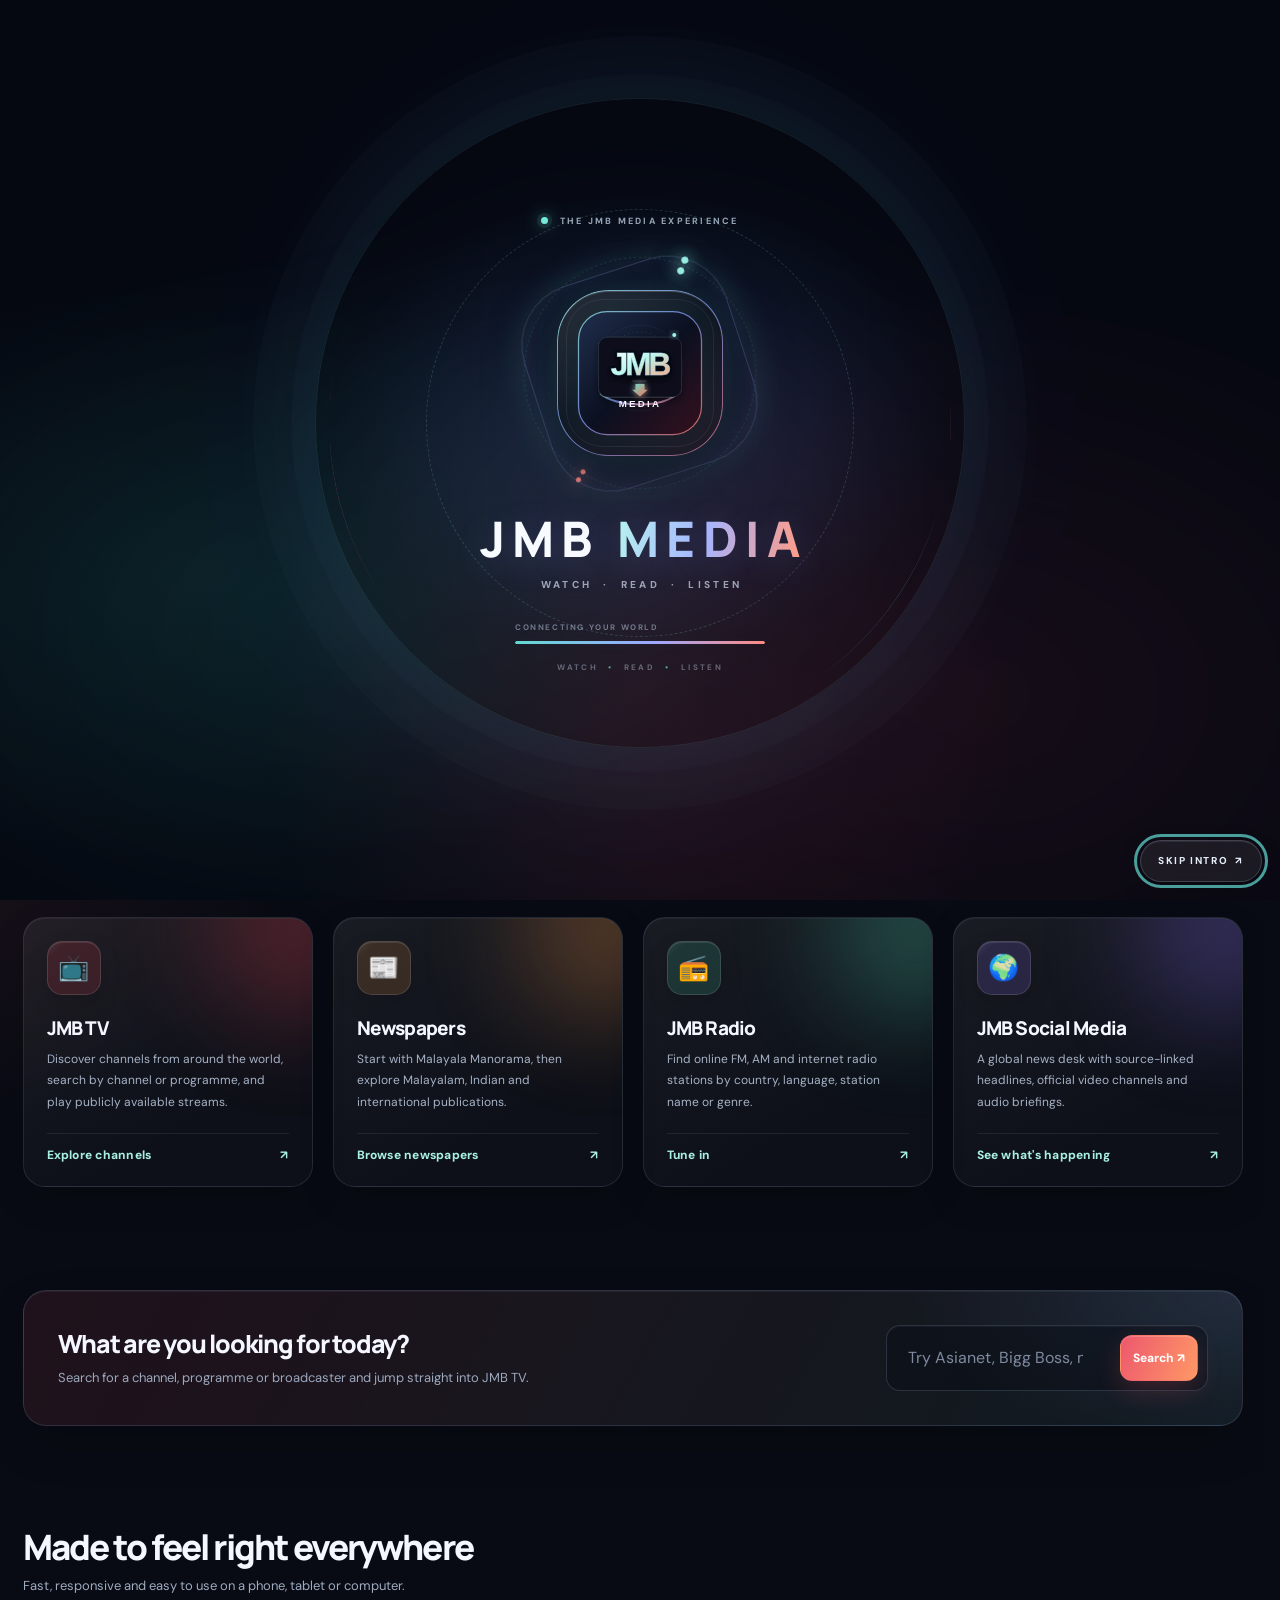
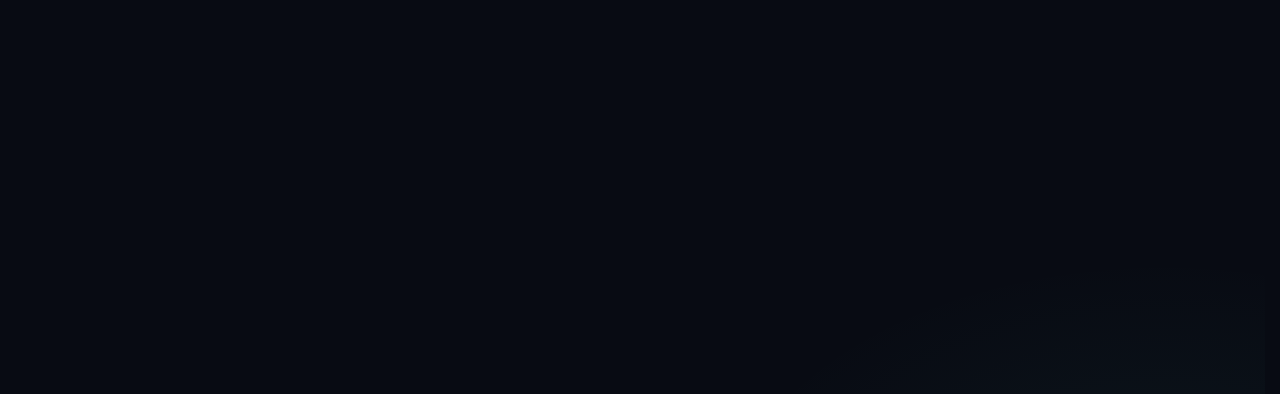
==== index.html @ 9ed510c3 "Fix stylesheet loading for visual finish" ====
<!doctype html>
<html lang="en"><head><meta charset="utf-8"><meta name="viewport" content="width=device-width,initial-scale=1"><title>JMB MEDIA — Your world, one brilliant hub</title><meta name="description" content="Discover JMB TV, Malayalam and world newspapers, global radio and source-linked news in one connected media hub.">
<link rel="canonical" href="https://media.jmbhost.qzz.io/">
<meta property="og:type" content="website">
<meta property="og:site_name" content="JMB MEDIA">
<meta property="og:title" content="JMB MEDIA — One hub for every signal">
<meta property="og:description" content="Explore JMB TV, world newspapers, online radio and news in one beautiful media hub.">
<meta property="og:url" content="https://media.jmbhost.qzz.io/">
<meta property="og:image" content="https://media.jmbhost.qzz.io/favicon/jmb-app-icon.svg">
<meta name="twitter:card" content="summary">
<meta name="twitter:title" content="JMB MEDIA — One hub for every signal">
<meta name="twitter:description" content="Explore JMB TV, world newspapers, online radio and news in one beautiful media hub."><meta name="theme-color" content="#090b12"><link rel="icon" type="image/svg+xml" href="favicon/favicon.svg?v=10"><link rel="stylesheet" href="assets/css/styles.css"><link rel="stylesheet" href="assets/css/theme.css">
<link rel="stylesheet" href="assets/css/experience.css">
<link rel="stylesheet" href="assets/css/premium-layer.css"><link rel="stylesheet" href="assets/css/brand-intro.css?v=2"><link rel="stylesheet" href="assets/css/flow-state.css?v=2"><link rel="stylesheet" href="assets/css/visual-finish.css?v=1">
</head>
<body>
<a class="skip-link" href="#main-content">Skip to content</a>
<header class="site-header"><div class="container header-inner"><a class="brand" href="./"><img class="brand-mark brand-logo" src="favicon/jmb-logo.svg?v=10" alt="JMB logo" width="56" height="56" decoding="async"><span>JMB MEDIA<small>WATCH · READ · LISTEN</small></span></a><nav class="main-nav" aria-label="Primary"><a data-nav="tv" href="tv/">JMB TV</a><a data-nav="newspaper" href="newspaper/">Newspapers</a><a data-nav="radio" href="radio/">Radio</a><a data-nav="social" href="social/">Social Media</a></nav><div class="header-actions"><button class="icon-btn" data-theme-toggle aria-label="Toggle theme">◐</button><button class="menu-toggle" data-menu-toggle aria-label="Open menu" aria-expanded="false">☰</button></div></div><nav class="mobile-nav" data-mobile-nav aria-label="Mobile"><a href="tv/">📺 JMB TV</a><a href="newspaper/">📰 Newspapers</a><a href="radio/">📻 JMB Radio</a><a href="social/">🌍 Social Media</a></nav></header>
<main id="main-content">
<section class="hero"><div class="container hero-layout">
<div class="hero-content">
<span class="eyebrow"><i></i> YOUR WORLD, IN ONE PLACE</span>
<h1>All your media.<br><span class="gradient">One brilliant hub.</span></h1>
<p class="hero-copy">Discover live public TV streams, Malayalam newspapers, global radio and source-linked news in one beautifully connected place. Find what you love, then explore it at the original source.</p>
<div class="hero-actions"><a class="btn" href="#explore">Explore JMB MEDIA <span>↗</span></a><a class="btn secondary" href="social/">Explore the world desk</a></div>
<div class="hero-shortcuts" aria-label="Explore a section"><a href="tv/">📺 JMB TV</a><a href="newspaper/">📰 Newspapers</a><a href="radio/">📻 Radio</a><a href="social/">🌍 World desk</a></div>
<div class="mini-stat-row"><div class="mini-stat"><strong>04</strong><span>media experiences</span></div><div class="mini-stat"><strong>01</strong><span>connected hub</span></div><div class="mini-stat"><strong>∞</strong><span>ways to discover</span></div></div>
</div>
<div class="hero-visual" aria-hidden="true">
<div class="hero-orbit"></div>
<div class="hero-screen">
<div class="hero-screen-top"><span>JMB MEDIA / SIGNAL DESK</span><span class="hero-screen-status"><i></i> READY TO EXPLORE</span></div>
<div class="hero-screen-brand"><span class="hero-screen-monogram">JMB</span><div><strong>MEDIA HUB</strong><small>WATCH · READ · LISTEN</small></div></div>
<div class="hero-screen-grid"><span><b>📺</b><small>WATCH</small></span><span><b>📰</b><small>READ</small></span><span><b>📻</b><small>LISTEN</small></span><span><b>🌍</b><small>DISCOVER</small></span></div>
<div class="hero-wave"><i style="--h:9px;--d:0ms"></i><i style="--h:17px;--d:80ms"></i><i style="--h:25px;--d:160ms"></i><i style="--h:14px;--d:240ms"></i><i style="--h:30px;--d:320ms"></i><i style="--h:19px;--d:400ms"></i><i style="--h:11px;--d:480ms"></i><i style="--h:24px;--d:560ms"></i><i style="--h:15px;--d:640ms"></i><i style="--h:28px;--d:720ms"></i><i style="--h:12px;--d:800ms"></i><i style="--h:20px;--d:880ms"></i><i style="--h:9px;--d:960ms"></i><i style="--h:25px;--d:1040ms"></i><i style="--h:16px;--d:1120ms"></i><i style="--h:29px;--d:1200ms"></i></div>
</div></div></div></section>
<section class="section" id="explore"><div class="container"><div class="section-head"><div><h2>Explore your media</h2><p>Four dedicated spaces. One consistent experience on mobile and desktop.</p></div></div>
<div class="service-grid">
<a class="service-card" href="tv/" style="--glow:#f04452;--tint:rgba(240,68,82,.15)"><span class="service-icon">📺</span><h3>JMB TV</h3><p>Discover channels from around the world, search by channel or programme, and play publicly available streams.</p><span class="card-bottom">Explore channels <b>↗</b></span></a>
<a class="service-card" href="newspaper/" style="--glow:#ff9a45;--tint:rgba(255,154,69,.15)"><span class="service-icon">📰</span><h3>Newspapers</h3><p>Start with Malayala Manorama, then explore Malayalam, Indian and international publications.</p><span class="card-bottom">Browse newspapers <b>↗</b></span></a>
<a class="service-card" href="radio/" style="--glow:#4ed6b0;--tint:rgba(78,214,176,.15)"><span class="service-icon">📻</span><h3>JMB Radio</h3><p>Find online FM, AM and internet radio stations by country, language, station name or genre.</p><span class="card-bottom">Tune in <b>↗</b></span></a>
<a class="service-card" href="social/" style="--glow:#8d72ff;--tint:rgba(141,114,255,.17)"><span class="service-icon">🌍</span><h3>JMB Social Media</h3><p>A global news desk with source-linked headlines, official video channels and audio briefings.</p><span class="card-bottom">See what's happening <b>↗</b></span></a>
</div></div></section>
<section class="section"><div class="container"><div class="feature-band"><div><h3>What are you looking for today?</h3><p>Search for a channel, programme or broadcaster and jump straight into JMB TV.</p></div><form class="quick-search" data-global-search><input type="search" placeholder="Try Asianet, Bigg Boss, news..." aria-label="Search TV channels or programmes"><button class="btn small" type="submit">Search ↗</button></form></div></div></section>
<section class="section"><div class="container"><div class="section-head"><div><h2>Made to feel right everywhere</h2><p>Fast, responsive and easy to use on a phone, tablet or computer.</p></div></div><div class="source-shelf"><div class="source-tile"><b>✦ Mobile-first</b><span>Comfortable controls, readable cards and a layout built for small screens.</span></div><div class="source-tile"><b>⌕ Search & filters</b><span>Each section has its own discovery tools and category filters.</span></div><div class="source-tile"><b>↗ Trusted sources</b><span>Open stories and broadcasts at their original publishers and providers.</span></div><div class="source-tile"><b>◉ Separate spaces</b><span>TV, newspapers, radio and news are kept in independent folders.</span></div></div></div></section>
</main>
<div class="container"><p class="site-disclaimer">JMB MEDIA is a discovery directory, not a broadcaster or publisher. Stream and feed availability, permissions and terms are controlled by each original provider. A publicly reachable listing does not automatically grant redistribution rights; use original sources for complete programmes and articles.</p></div>
<footer class="footer"><div class="container footer-inner"><div class="footer-brand"><img src="favicon/jmb-logo.svg?v=10" alt="" width="40" height="40" loading="lazy" decoding="async"><span>© <span data-year></span> JMB MEDIA · A JMB project</span></div><div class="footer-links"><a href="tv/">TV</a><a href="newspaper/">Newspapers</a><a href="radio/">Radio</a><a href="social/">Social Media</a><a href="https://github.com/JMBYTGAMER/JMB-MEDIA">GitHub</a></div></div></footer>
<script src="assets/js/common.js"></script><script src="assets/js/experience.js"></script><script src="assets/js/mobile-dock.js"></script><script src="assets/js/brand-intro.js?v=2"></script></body></html>
---- assets/css/styles.css ----
@import url('https://fonts.googleapis.com/css2?family=DM+Sans:wght@400;500;600;700;800&family=Manrope:wght@400;500;600;700;800&display=swap');
:root{color-scheme:dark;--bg:#090b12;--panel:#111521;--panel2:#171d2b;--line:rgba(255,255,255,.09);--text:#f5f7fb;--muted:#9aa4b7;--red:#f04452;--orange:#ff9a45;--violet:#8d72ff;--mint:#4ed6b0;--shadow:0 24px 70px rgba(0,0,0,.32);--radius:24px}
*{box-sizing:border-box}html{scroll-behavior:smooth}body{margin:0;background:radial-gradient(900px 500px at 80% -100px,rgba(141,114,255,.15),transparent 70%),radial-gradient(700px 420px at 5% 10%,rgba(240,68,82,.10),transparent 65%),var(--bg);color:var(--text);font-family:"DM Sans",system-ui,sans-serif;min-height:100vh}button,input,select{font:inherit}a{color:inherit;text-decoration:none}button{cursor:pointer}img{max-width:100%}.container{width:min(1160px,calc(100% - 40px));margin-inline:auto}.site-header{position:sticky;top:0;z-index:30;background:rgba(9,11,18,.82);backdrop-filter:blur(20px);border-bottom:1px solid var(--line)}.header-inner{height:76px;display:flex;align-items:center;gap:28px}.brand{display:flex;align-items:center;gap:11px;font-family:Manrope,sans-serif;font-weight:800;letter-spacing:-.8px;font-size:20px;white-space:nowrap}.brand-mark{width:48px;height:42px;display:grid;place-items:center;border-radius:14px;background:linear-gradient(140deg,var(--red),var(--orange));box-shadow:0 9px 24px rgba(240,68,82,.27);font-weight:900;font-size:14px;letter-spacing:-1px;color:white}.brand small{display:block;color:var(--muted);font:600 9px "DM Sans",sans-serif;letter-spacing:2px;margin-top:1px}.main-nav{display:flex;align-items:center;gap:6px;margin-left:auto}.main-nav a{padding:10px 13px;border-radius:12px;color:var(--muted);font-weight:600;font-size:13px;transition:.2s}.main-nav a:hover,.main-nav a.active{color:white;background:rgba(255,255,255,.075)}.header-actions{display:flex;align-items:center;gap:8px}.icon-btn,.menu-toggle{width:42px;height:42px;border-radius:14px;background:var(--panel2);color:var(--text);border:1px solid var(--line);display:grid;place-items:center;font-size:17px}.menu-toggle{display:none}.hero{padding:76px 0 52px;position:relative}.eyebrow{display:inline-flex;align-items:center;gap:9px;border:1px solid rgba(255,255,255,.12);padding:8px 13px;border-radius:999px;background:rgba(255,255,255,.045);color:#d8ddec;font-size:12px;font-weight:700;letter-spacing:.4px}.eyebrow i{width:7px;height:7px;background:var(--mint);border-radius:50%;box-shadow:0 0 14px var(--mint)}h1,h2,h3,p{margin-top:0}h1{font:800 clamp(42px,7vw,76px)/1.02 Manrope,sans-serif;letter-spacing:-3.5px;margin:24px 0 18px;max-width:850px}h1 .gradient{background:linear-gradient(100deg,#fff 10%,#ffb06d 53%,#fa6679 90%);-webkit-background-clip:text;background-clip:text;color:transparent}.hero-copy{max-width:650px;color:var(--muted);font-size:17px;line-height:1.75}.hero-actions{display:flex;flex-wrap:wrap;gap:12px;margin-top:28px}.btn{display:inline-flex;align-items:center;justify-content:center;gap:9px;padding:13px 18px;border:1px solid transparent;border-radius:14px;background:linear-gradient(120deg,var(--red),#f36b50);color:white;font-weight:800;font-size:14px;box-shadow:0 9px 25px rgba(240,68,82,.2);transition:transform .18s,filter .18s}.btn:hover{transform:translateY(-2px);filter:brightness(1.08)}.btn.secondary{background:rgba(255,255,255,.055);border-color:var(--line);box-shadow:none;color:var(--text)}.btn.small{padding:9px 12px;font-size:12px;border-radius:11px}.btn.ghost{background:transparent;border-color:var(--line);box-shadow:none;color:var(--muted)}.section{padding:38px 0 56px}.section-head{display:flex;align-items:end;justify-content:space-between;gap:20px;margin-bottom:22px}.section-head h2{font:800 clamp(24px,4vw,34px)/1.1 Manrope,sans-serif;letter-spacing:-1.1px;margin:0}.section-head p{color:var(--muted);margin:8px 0 0;line-height:1.6;font-size:14px}.section-link{font-size:13px;color:#ffad7a;font-weight:800;white-space:nowrap}.service-grid{display:grid;grid-template-columns:repeat(4,1fr);gap:16px}.service-card{min-height:248px;padding:22px;border:1px solid var(--line);border-radius:22px;background:linear-gradient(145deg,rgba(255,255,255,.07),rgba(255,255,255,.025));position:relative;overflow:hidden;display:flex;flex-direction:column;transition:.22s}.service-card:before{content:"";position:absolute;width:170px;height:170px;border-radius:50%;filter:blur(55px);opacity:.24;right:-70px;top:-70px;background:var(--glow)}.service-card:hover{transform:translateY(-5px);border-color:rgba(255,255,255,.2);box-shadow:var(--shadow)}.service-icon{width:52px;height:52px;border-radius:17px;display:grid;place-items:center;font-size:25px;background:var(--tint);border:1px solid rgba(255,255,255,.1);position:relative}.service-card h3{font:800 19px Manrope,sans-serif;margin:20px 0 8px;position:relative}.service-card p{color:var(--muted);line-height:1.6;font-size:13px;margin:0 0 20px;position:relative}.service-card .card-bottom{margin-top:auto;display:flex;align-items:center;justify-content:space-between;color:#ffb080;font-size:12px;font-weight:800;position:relative}.quick-search{display:flex;gap:10px;padding:9px;border:1px solid var(--line);border-radius:18px;background:rgba(255,255,255,.055);max-width:650px}.quick-search input{flex:1;min-width:0;background:transparent;border:0;outline:0;color:white;padding:0 12px}.quick-search input::placeholder{color:#7f8a9f}.feature-band{border:1px solid var(--line);border-radius:26px;padding:28px;background:linear-gradient(115deg,rgba(240,68,82,.14),rgba(141,114,255,.1) 58%,rgba(78,214,176,.08));display:flex;align-items:center;justify-content:space-between;gap:20px}.feature-band h3{font:800 23px Manrope,sans-serif;margin:0 0 7px}.feature-band p{color:var(--muted);margin:0;line-height:1.6;font-size:13px}.mini-stat-row{display:flex;gap:22px;flex-wrap:wrap;margin-top:24px}.mini-stat strong{display:block;font:800 22px Manrope}.mini-stat span{font-size:11px;color:var(--muted)}.page-hero{padding:44px 0 24px}.page-hero h1{font-size:clamp(36px,5vw,55px);letter-spacing:-2.2px;margin:17px 0 12px}.page-hero .hero-copy{font-size:15px;max-width:760px}.page-kicker{font-size:12px;letter-spacing:1.5px;text-transform:uppercase;color:#ffab7b;font-weight:800}.toolbar{padding:17px;border:1px solid var(--line);background:rgba(17,21,33,.84);border-radius:20px;display:flex;flex-wrap:wrap;gap:10px;margin:22px 0}.field{min-height:45px;border-radius:12px;border:1px solid var(--line);background:#0e121c;color:var(--text);padding:0 13px;outline:none}.field:focus{border-color:rgba(255,154,69,.6);box-shadow:0 0 0 3px rgba(255,154,69,.1)}.search-field{flex:1;min-width:220px}.toolbar select{min-width:142px}.chips{display:flex;flex-wrap:wrap;gap:8px;margin:16px 0}.chip{border:1px solid var(--line);background:rgba(255,255,255,.04);color:var(--muted);padding:8px 12px;border-radius:999px;font-size:12px;font-weight:700}.chip.active,.chip:hover{background:rgba(240,68,82,.16);border-color:rgba(240,68,82,.45);color:#fff}.results-meta{display:flex;justify-content:space-between;align-items:center;color:var(--muted);font-size:12px;margin:18px 0}.card-grid{display:grid;grid-template-columns:repeat(3,minmax(0,1fr));gap:14px}.media-card{border:1px solid var(--line);border-radius:18px;background:linear-gradient(155deg,rgba(255,255,255,.065),rgba(255,255,255,.025));padding:17px;min-width:0;transition:.18s}.media-card:hover{border-color:rgba(255,255,255,.2);transform:translateY(-2px)}.card-top{display:flex;align-items:center;gap:12px;min-width:0}.avatar{width:44px;height:44px;flex:0 0 44px;border-radius:14px;display:grid;place-items:center;background:linear-gradient(135deg,rgba(240,68,82,.3),rgba(141,114,255,.28));font-weight:900;color:#fff}.card-title{font-weight:800;white-space:nowrap;overflow:hidden;text-overflow:ellipsis}.muted{color:var(--muted)}.tiny{font-size:11px}.card-description{font-size:12px;color:var(--muted);line-height:1.6;margin:13px 0}.card-actions{display:flex;gap:8px;flex-wrap:wrap;margin-top:12px}.tag-row{display:flex;gap:6px;flex-wrap:wrap;margin-top:11px}.tag{font-size:10px;color:#c7d0df;background:rgba(255,255,255,.07);padding:5px 8px;border-radius:7px}.empty-state,.loading-state{padding:42px 20px;text-align:center;border:1px dashed rgba(255,255,255,.15);border-radius:18px;color:var(--muted);grid-column:1/-1}.loading-dot{display:inline-block;width:7px;height:7px;background:var(--orange);border-radius:50%;margin:0 2px;animation:pulse 1s infinite alternate}@keyframes pulse{to{opacity:.2;transform:scale(.65)}}.notice{padding:13px 15px;border:1px solid rgba(255,180,100,.19);background:rgba(255,154,69,.07);border-radius:13px;color:#e8c6a6;font-size:12px;line-height:1.6;margin:16px 0}.notice a{text-decoration:underline}.directory-section{padding:18px 0 56px}.program-grid{display:grid;grid-template-columns:repeat(3,1fr);gap:12px}.program-card{border-radius:18px;border:1px solid var(--line);background:linear-gradient(130deg,rgba(141,114,255,.12),rgba(255,255,255,.035));padding:17px}.program-card h3{font-size:15px;margin:0 0 7px}.program-card p{font-size:12px;color:var(--muted);line-height:1.6;margin:0 0 12px}.player-dialog{width:min(920px,calc(100% - 24px));border:1px solid var(--line);border-radius:22px;padding:0;background:#070910;color:white;box-shadow:var(--shadow)}.player-dialog::backdrop{background:rgba(0,0,0,.78);backdrop-filter:blur(7px)}.player-header{display:flex;align-items:center;justify-content:space-between;padding:15px 18px}.player-dialog video{display:block;width:100%;max-height:66vh;background:black}.player-help{padding:12px 18px;color:var(--muted);font-size:12px}.newspaper-feature{border:1px solid rgba(255,154,69,.25);background:linear-gradient(120deg,rgba(240,68,82,.13),rgba(255,255,255,.035));border-radius:18px;padding:18px;margin-bottom:14px}.news-item{padding:13px 0;border-top:1px solid var(--line)}.news-item:first-child{border-top:0}.news-item a:hover{color:#ffba8a}.news-item h4{font-size:14px;line-height:1.45;margin:0 0 6px}.news-item p{font-size:11px;color:var(--muted);line-height:1.5;margin:0}.radio-player{position:sticky;bottom:10px;z-index:20;margin:20px auto 0;width:min(820px,calc(100% - 26px));display:flex;align-items:center;gap:12px;padding:12px 14px;border:1px solid rgba(255,255,255,.14);background:rgba(16,20,31,.92);backdrop-filter:blur(16px);border-radius:17px;box-shadow:var(--shadow)}.radio-player .now-playing{flex:1;min-width:0}.radio-player strong{display:block;white-space:nowrap;overflow:hidden;text-overflow:ellipsis;font-size:13px}.radio-player audio{display:none}.radio-player input[type=range]{width:88px;accent-color:var(--orange)}.play-btn{width:42px;height:42px;border:0;border-radius:13px;background:linear-gradient(140deg,var(--red),var(--orange));color:white;font-size:16px}.source-shelf{display:grid;grid-template-columns:repeat(4,1fr);gap:12px}.source-tile{border:1px solid var(--line);border-radius:16px;padding:16px;background:rgba(255,255,255,.04)}.source-tile b{display:block;font-size:13px;margin-bottom:6px}.source-tile span{display:block;color:var(--muted);font-size:11px;line-height:1.5}.footer{border-top:1px solid var(--line);margin-top:50px;padding:28px 0 38px;color:var(--muted);font-size:12px}.footer-inner{display:flex;justify-content:space-between;gap:20px;flex-wrap:wrap}.footer-links{display:flex;gap:16px;flex-wrap:wrap}.footer a:hover{color:white}.mobile-nav{display:none}.hidden{display:none!important}.pill-live{font-size:10px;font-weight:900;color:#ff9fa4;background:rgba(240,68,82,.15);padding:5px 8px;border-radius:7px}.social-layout{display:grid;grid-template-columns:minmax(0,1.55fr) minmax(260px,.8fr);gap:16px}.story-list{border:1px solid var(--line);border-radius:18px;padding:5px 17px;background:rgba(255,255,255,.025)}.story{padding:16px 0;border-bottom:1px solid var(--line)}.story:last-child{border:0}.story h3{font:700 16px/1.45 Manrope;margin:7px 0}.story p{color:var(--muted);font-size:12px;line-height:1.6;margin:0}.story-meta{font-size:10px;color:#ffb17b;font-weight:800;display:flex;gap:9px}.side-panel{border:1px solid var(--line);border-radius:18px;padding:17px;background:rgba(255,255,255,.035);margin-bottom:13px}.side-panel h3{font:800 16px Manrope;margin:0 0 12px}.side-link{display:flex;align-items:center;justify-content:space-between;gap:8px;padding:11px 0;border-top:1px solid var(--line);font-size:12px}.side-link:first-of-type{border-top:0}.side-link span{color:var(--muted);font-size:10px}.toast{position:fixed;bottom:22px;left:50%;transform:translate(-50%,15px);opacity:0;pointer-events:none;background:#252c3c;color:white;padding:12px 16px;border:1px solid var(--line);border-radius:12px;font-size:12px;z-index:60;transition:.2s}.toast.show{opacity:1;transform:translate(-50%,0)}
@media(max-width:920px){.service-grid{grid-template-columns:repeat(2,1fr)}.main-nav{gap:0}.main-nav a{padding:9px 8px;font-size:12px}.header-inner{gap:14px}.source-shelf{grid-template-columns:repeat(2,1fr)}}
@media(max-width:680px){.container{width:min(100% - 28px,560px)}.header-inner{height:66px}.brand{font-size:17px}.brand-mark{width:44px;height:38px;font-size:13px}.main-nav{display:none}.header-actions{margin-left:auto}.menu-toggle{display:grid}.mobile-nav{position:absolute;top:66px;left:0;right:0;padding:12px 14px 18px;background:rgba(9,11,18,.97);border-bottom:1px solid var(--line);display:none;grid-template-columns:repeat(2,1fr);gap:8px}.mobile-nav.open{display:grid}.mobile-nav a{padding:13px;border-radius:12px;background:rgba(255,255,255,.05);font-weight:700;font-size:13px;color:#e9edf5}.hero{padding:50px 0 30px}h1{letter-spacing:-2.1px}.hero-copy{font-size:14px}.hero-actions .btn{flex:1}.service-grid{gap:10px}.service-card{padding:16px;min-height:225px}.service-icon{width:46px;height:46px}.service-card h3{font-size:16px;margin-top:15px}.service-card p{font-size:12px}.section{padding:27px 0 38px}.section-head{align-items:start}.section-link{font-size:11px}.feature-band{padding:20px;align-items:flex-start;flex-direction:column}.quick-search{width:100%}.page-hero{padding:34px 0 16px}.page-hero h1{letter-spacing:-1.6px}.toolbar{padding:12px}.toolbar .field,.toolbar select{width:100%;min-width:0}.search-field{min-width:0}.card-grid{grid-template-columns:1fr}.program-grid{grid-template-columns:1fr}.source-shelf{grid-template-columns:1fr 1fr}.social-layout{grid-template-columns:1fr}.results-meta{align-items:flex-start;gap:12px;flex-direction:column}.radio-player{gap:8px;padding:10px}.radio-player input[type=range]{width:65px}.footer-inner{flex-direction:column}.header-actions .icon-btn{display:none}}
@media(prefers-reduced-motion:reduce){*,*:before,*:after{scroll-behavior:auto!important;animation-duration:.01ms!important;transition-duration:.01ms!important}}

/* JMB newspaper reader */
.news-card{padding:18px;overflow:hidden;display:flex;flex-direction:column;gap:12px}
.news-card-top{display:flex;align-items:center;gap:13px;min-width:0}
.news-thumb{width:92px;height:76px;object-fit:cover;border-radius:15px;background:var(--panel2);border:1px solid var(--line);flex:none}
.news-card-meta{display:flex;flex-direction:column;gap:5px;min-width:0}
.news-source{font:800 14px Manrope,sans-serif;color:var(--orange)}
.news-headline{font:800 19px/1.35 Manrope,sans-serif;letter-spacing:-.35px;margin:0}
.news-excerpt{font-size:14px;line-height:1.65;color:var(--muted);margin:0;display:-webkit-box;-webkit-line-clamp:4;-webkit-box-orient:vertical;overflow:hidden}
.news-card .card-actions{margin-top:auto;display:flex;flex-wrap:wrap;gap:9px}
.article-reader{position:relative;margin:28px 0;padding:0}.article-reader[hidden]{display:none}
.reader-panel{position:relative;border:1px solid rgba(255,154,69,.3);border-radius:26px;padding:clamp(20px,4vw,38px);background:radial-gradient(600px 240px at 0 0,rgba(240,68,82,.12),transparent 70%),linear-gradient(145deg,#171925,#10131d);box-shadow:var(--shadow)}
.reader-close{position:absolute;right:15px;top:15px;width:42px;height:42px;border-radius:14px;border:1px solid var(--line);background:var(--panel2);color:var(--text);font-size:20px}
.reader-kicker{font-size:11px;letter-spacing:2px;font-weight:800;color:var(--orange);margin-bottom:14px}
.reader-image{width:100%;max-height:320px;object-fit:cover;border-radius:18px;margin:8px 0 20px}
.reader-source{font-size:13px;color:var(--orange);font-weight:800;margin:8px 0}
.reader-panel h2{font:800 clamp(24px,4vw,36px)/1.2 Manrope,sans-serif;letter-spacing:-1px;margin:8px 48px 10px 0}
.reader-date{font-size:12px;color:var(--muted);margin-bottom:20px}
.reader-copy{font-size:16px;line-height:1.85;color:var(--text);white-space:pre-line}
.reader-note{font-size:12px;line-height:1.6;color:var(--muted);padding:13px 15px;border-radius:14px;background:rgba(255,255,255,.045);margin-top:20px}
.reader-actions{display:flex;flex-wrap:wrap;gap:10px;margin-top:20px}
html.light .reader-panel{background:linear-gradient(145deg,#fff,#f4f5fa);border-color:rgba(240,68,82,.22)}
html.light .reader-copy{color:#252a36}
@media(max-width:680px){.news-card{padding:16px}.news-thumb{width:76px;height:68px}.news-headline{font-size:17px}.reader-panel{padding:20px}.reader-actions .btn{flex:1;justify-content:center}}

/* JMB MEDIA — premium shared visual pass */
:root{--bg:#080b13;--panel:#111725;--panel2:#182236;--line:rgba(214,226,248,.11);--text:#f4f7ff;--muted:#9ba8bd;--shadow:0 24px 70px rgba(0,0,0,.34)}
body{background:radial-gradient(900px 520px at 85% -160px,rgba(129,104,255,.2),transparent 68%),radial-gradient(720px 500px at -12% 28%,rgba(240,68,82,.12),transparent 65%),var(--bg)}
.site-header{background:rgba(8,11,19,.88);border-bottom:1px solid var(--line);box-shadow:0 8px 35px rgba(0,0,0,.12)}
.header-inner{gap:clamp(12px,2vw,28px)}
.brand-mark{border-radius:15px;box-shadow:0 10px 28px rgba(240,68,82,.32),inset 0 1px rgba(255,255,255,.3)}
.main-nav a{border:1px solid transparent}
.main-nav a.active{border-color:var(--line);background:rgba(255,255,255,.075)}
.icon-btn,.menu-toggle{border-radius:15px;transition:transform .2s,border-color .2s,background .2s}
.icon-btn:hover,.menu-toggle:hover{transform:translateY(-2px);border-color:rgba(255,154,69,.4)}
.hero{padding-top:clamp(56px,9vw,100px);padding-bottom:clamp(36px,6vw,72px);overflow:hidden}
.hero:before{content:"";position:absolute;pointer-events:none;width:min(55vw,620px);aspect-ratio:1;right:-12%;top:-25%;border-radius:50%;border:1px solid rgba(255,255,255,.07);box-shadow:0 0 0 36px rgba(255,255,255,.018),0 0 0 72px rgba(255,255,255,.012);mask-image:linear-gradient(120deg,#000,transparent 65%)}
.hero .container{position:relative;z-index:1}
.eyebrow{border-radius:12px;background:rgba(255,255,255,.055);backdrop-filter:blur(12px)}
h1{letter-spacing:-.065em}
h1 .gradient{background-image:linear-gradient(100deg,#fff 0%,#ffc18a 42%,#ff637b 88%)}
.hero-copy{max-width:680px;line-height:1.8}
.btn{border-radius:13px;min-height:43px}
.btn:focus-visible,.icon-btn:focus-visible,.menu-toggle:focus-visible,.field:focus-visible,a:focus-visible,button:focus-visible{outline:2px solid #ffad7a;outline-offset:3px}
.btn.secondary{background:rgba(255,255,255,.055)}
.service-grid{gap:clamp(12px,1.8vw,20px)}
.service-card{border-radius:22px;background:linear-gradient(145deg,rgba(255,255,255,.075),rgba(255,255,255,.025));box-shadow:0 12px 40px rgba(0,0,0,.12)}
.service-card:hover{transform:translateY(-6px);border-color:rgba(255,255,255,.22)}
.service-icon{border-radius:16px;box-shadow:inset 0 1px rgba(255,255,255,.14)}
.page-hero{padding-top:clamp(34px,6vw,64px);padding-bottom:28px}
.page-hero h1{letter-spacing:-.065em}
.toolbar{border-radius:20px;background:linear-gradient(135deg,rgba(255,255,255,.055),rgba(255,255,255,.02)),var(--panel);box-shadow:0 15px 50px rgba(0,0,0,.16);padding:clamp(12px,2vw,18px)}
.field{border-radius:13px;min-height:48px}
.field:focus{border-color:rgba(255,154,69,.75)}
.media-card,.story-list,.side-panel,.source-tile{border-radius:19px}
.media-card{box-shadow:0 10px 30px rgba(0,0,0,.1)}
.media-card:hover{box-shadow:0 18px 45px rgba(0,0,0,.2);border-color:rgba(255,255,255,.2)}
.avatar{border-radius:14px}.tag{border-radius:8px}
.notice{border-radius:14px;line-height:1.7}
.empty-state,.loading-state{border-radius:18px;padding:36px 22px}
.footer{border-color:var(--line)}
/* Newspaper reading desk */
.newspaper-feature{position:relative;overflow:hidden;border-radius:24px;padding:clamp(20px,4vw,32px);background:radial-gradient(520px 260px at 0% 0%,rgba(255,154,69,.17),transparent 70%),linear-gradient(135deg,rgba(255,255,255,.06),rgba(255,255,255,.02));border-color:rgba(255,154,69,.26);box-shadow:0 18px 50px rgba(0,0,0,.17)}
.newspaper-feature:after{content:"";position:absolute;right:-45px;top:-80px;width:230px;height:230px;border:1px solid rgba(255,190,140,.13);border-radius:50%;box-shadow:0 0 0 28px rgba(255,190,140,.035),0 0 0 56px rgba(255,190,140,.02);pointer-events:none}
.newspaper-feature>*{position:relative;z-index:1}
.newspaper-feature .card-actions{margin-top:20px}
.news-results-meta{align-items:center;gap:14px}
.news-results-meta>div{display:grid;gap:5px}
.news-health{display:inline-flex;align-items:center;gap:6px;font-size:11px;color:var(--muted)}
.news-health:before{content:"";width:7px;height:7px;border-radius:50%;background:var(--mint);box-shadow:0 0 10px var(--mint)}
.news-card{gap:13px;min-height:280px;background:linear-gradient(160deg,rgba(255,255,255,.065),rgba(255,255,255,.018))}
.news-thumb{width:104px;height:82px;object-fit:cover;border-radius:14px;background:var(--panel2);border:1px solid var(--line);flex:none}
.news-thumb-placeholder{display:grid;place-items:center;font-size:27px}
.news-card-meta{display:flex;flex-direction:column;gap:5px;min-width:0}
.news-date{font-size:10px;color:var(--muted)}
.news-headline{font-size:clamp(16px,1.7vw,19px);line-height:1.35}
.news-excerpt{font-size:13px;line-height:1.7;-webkit-line-clamp:4}
.news-card-footer{display:flex;align-items:center;gap:9px;flex-wrap:wrap;margin-top:auto}
.news-card-footer .btn{flex:0 0 auto}
.news-empty{display:grid;place-items:center;gap:8px}
.empty-icon{font-size:34px}
.news-empty p{max-width:480px;margin:0;color:var(--muted);font-size:13px;line-height:1.6}
#newsRetry{min-width:106px}
.article-reader{scroll-margin-top:90px}
.reader-panel{border-radius:24px;padding:clamp(20px,4vw,42px)}
.reader-toolbar{display:flex;justify-content:space-between;align-items:center;gap:12px;color:var(--muted);font-size:10px;letter-spacing:.15em;font-weight:800;margin:0 52px 14px 0}
.reader-toolbar button{border:1px solid var(--line);border-radius:9px;background:rgba(255,255,255,.05);padding:8px 11px;color:var(--text);font:700 11px inherit;letter-spacing:0}
.reader-image{width:100%;max-height:390px;object-fit:cover;border-radius:17px;margin:8px 0 20px}
.reader-inline-image{max-width:100%;height:auto;max-height:360px;object-fit:contain;border-radius:14px;margin:14px auto;display:block}
.reader-article{font-size:15px;line-height:1.9;color:var(--text);overflow-wrap:anywhere}
.reader-article p{margin:0 0 1.15em}
.reader-article h2,.reader-article h3{margin:1.5em 0 .6em;line-height:1.3}
.reader-article blockquote{margin:1.3em 0;padding:12px 18px;border-left:3px solid var(--orange);background:rgba(255,255,255,.04);border-radius:0 12px 12px 0;color:var(--muted)}
.reader-article a{color:#ffb27f;text-decoration:underline;text-underline-offset:3px}
.reader-note{border:1px solid var(--line);background:rgba(255,255,255,.035);border-radius:13px}
.reader-actions .btn{min-height:44px}
.radio-player{bottom:max(10px,env(safe-area-inset-bottom));border-radius:22px;padding:12px 15px;background:rgba(15,20,32,.95);box-shadow:0 18px 55px rgba(0,0,0,.4);border-color:rgba(255,255,255,.15)}
.radio-player .play-btn{border-radius:14px;width:46px;height:46px;flex:none}
.radio-player .icon-btn{width:44px;height:44px}
.toast{border-radius:13px;box-shadow:0 12px 34px rgba(0,0,0,.28)}
@media(max-width:680px){
 .container{width:min(100% - 26px,560px)}
 .header-inner{gap:10px}
 .brand{gap:9px}
 .brand small{font-size:8px;letter-spacing:1.7px}
 .hero{padding-top:48px}
 h1{letter-spacing:-.07em}
 .toolbar{gap:9px}
 .toolbar .field,.toolbar select{min-height:48px}
 .card-grid{gap:12px}
 .media-card{padding:15px}
 .news-card{min-height:0;padding:14px}
 .news-thumb{width:76px;height:70px;border-radius:12px}
 .news-card-footer{display:grid;grid-template-columns:1fr 1fr;gap:8px}
 .news-card-footer .btn{width:100%;font-size:11px;padding:10px 8px}
 .news-headline{font-size:16px}
 .news-excerpt{font-size:12px;-webkit-line-clamp:4}
 .news-results-meta{align-items:flex-start}
 .news-results-meta>button{white-space:nowrap}
 .reader-panel{padding:18px;border-radius:19px}
 .reader-toolbar{margin-right:44px;flex-wrap:wrap}
 .reader-article{font-size:14px;line-height:1.8}
 .reader-actions{display:grid;grid-template-columns:1fr}
 .radio-player{width:calc(100% - 22px);gap:9px;padding:10px 12px}
 .radio-player .now-playing{min-width:0}
 .radio-player strong{max-width:38vw}
}
@media(prefers-reduced-motion:reduce){.hero:before{display:none}.service-card,.media-card,.icon-btn{transition:none}}

/* Unified JMB graphical identity */
.brand-mark.brand-logo{display:block;width:56px;height:56px;flex:0 0 56px;object-fit:contain;padding:0;border:0;border-radius:0;background:transparent;box-shadow:none;filter:drop-shadow(0 5px 12px rgba(219,16,38,.24))}
.footer-brand{display:flex;align-items:center;gap:10px;min-width:0}
.footer-brand img{display:block;width:40px;height:40px;flex:0 0 40px;object-fit:contain;filter:drop-shadow(0 3px 8px rgba(219,16,38,.22))}
@media(max-width:680px){.brand-mark.brand-logo{width:46px;height:46px;flex-basis:46px}.footer-brand img{width:36px;height:36px;flex-basis:36px}}

.skip-link{position:fixed;left:14px;top:-70px;z-index:1000;padding:12px 16px;border-radius:12px;background:#fff;color:#111827;font-weight:800;box-shadow:0 8px 28px rgba(0,0,0,.3);transition:top .18s ease}
.skip-link:focus{top:14px;outline:3px solid #62e4dc;outline-offset:3px}
:focus-visible{outline:3px solid #67e4d4;outline-offset:3px}
button:focus-visible,a:focus-visible,input:focus-visible,select:focus-visible,textarea:focus-visible{outline:3px solid #67e4d4;outline-offset:3px}
.main-nav a[aria-current="page"]{color:#fff;background:rgba(255,255,255,.09)}
.site-disclaimer{max-width:1160px;margin:0 auto 14px;padding:12px 14px;border:1px solid var(--line);border-radius:12px;color:var(--muted);font-size:11px;line-height:1.65}
@media(prefers-reduced-motion:reduce){html{scroll-behavior:auto!important}*,*::before,*::after{scroll-behavior:auto!important;animation-duration:.01ms!important;animation-iteration-count:1!important;transition-duration:.01ms!important}}
@media(forced-colors:active){:focus-visible{outline:2px solid Highlight}}


/* Keep skip navigation available to keyboards without showing it during normal browsing. */
.skip-link:not(:focus):not(:focus-visible){
  position:fixed!important;top:0!important;left:0!important;
  width:1px!important;height:1px!important;padding:0!important;margin:-1px!important;
  overflow:hidden!important;clip:rect(0,0,0,0)!important;clip-path:inset(50%)!important;
  white-space:nowrap!important;border:0!important;
}
.skip-link:focus,.skip-link:focus-visible{
  position:fixed!important;top:14px!important;left:14px!important;
  width:auto!important;height:auto!important;margin:0!important;padding:12px 16px!important;
  overflow:visible!important;clip:auto!important;clip-path:none!important;
  z-index:1000!important;
}
---- assets/css/theme.css ----
html.light{color-scheme:light}
html.light body{background:radial-gradient(900px 500px at 80% -100px,rgba(141,114,255,.10),transparent 70%),#f3f5fa;color:#171b28}
html.light .site-header{background:rgba(248,249,252,.88);border-color:rgba(20,25,40,.1)}
html.light .main-nav a{color:#616a7b}html.light .main-nav a:hover,html.light .main-nav a.active{color:#161b29;background:rgba(20,25,40,.07)}
html.light .brand small,html.light .muted,html.light .hero-copy,html.light .section-head p{color:#667085}
html.light .service-card,html.light .media-card,html.light .side-panel,html.light .source-tile,html.light .story-list{background:rgba(255,255,255,.76);border-color:rgba(20,25,40,.1)}
html.light .service-card p,html.light .card-description,html.light .story p,html.light .source-tile span{color:#667085}
html.light .toolbar{background:rgba(255,255,255,.8);border-color:rgba(20,25,40,.1)}
html.light .field{background:#fff;color:#171b28;border-color:rgba(20,25,40,.13)}
html.light .field::placeholder{color:#7b8494}
html.light .chip{background:rgba(20,25,40,.035);border-color:rgba(20,25,40,.13);color:#596274}
html.light .chip.active,html.light .chip:hover{color:#171b28}
html.light .mobile-nav{background:rgba(248,249,252,.98);border-color:rgba(20,25,40,.1)}
html.light .mobile-nav a{background:rgba(20,25,40,.05);color:#171b28}
html.light .icon-btn,html.light .menu-toggle{background:#fff;color:#171b28;border-color:rgba(20,25,40,.13)}
html.light .tag{background:rgba(20,25,40,.07);color:#424c60}
html.light .notice{color:#80582d;background:rgba(255,154,69,.10)}
html.light .feature-band{border-color:rgba(20,25,40,.1)}
html.light .radio-player{background:rgba(255,255,255,.94);border-color:rgba(20,25,40,.12);color:#171b28}
html.light .radio-player .muted{color:#697386}
html.light .footer{border-color:rgba(20,25,40,.1)}
html.light .player-dialog{background:#fff;color:#171b28}
html.light .player-help{color:#667085}
html.light .empty-state,html.light .loading-state{border-color:rgba(20,25,40,.18);color:#667085}
html.light .news-item{border-color:rgba(20,25,40,.1)}
html.light .news-item h4{color:#171b28}
html.light .story{border-color:rgba(20,25,40,.1)}
html.light .story h3 a{color:#171b28}
html.light .side-link{border-color:rgba(20,25,40,.1)}

/* Newspaper reader and media cards in light mode */
html.light .newspaper-feature{background:radial-gradient(520px 260px at 0% 0%,rgba(255,154,69,.14),transparent 70%),linear-gradient(135deg,#fff,#f8f6f4);border-color:rgba(166,91,51,.22)}
html.light .news-card{background:linear-gradient(160deg,#fff,#f8f9fc);border-color:rgba(20,25,40,.12)}
html.light .news-headline{color:#20283a}
html.light .news-excerpt,html.light .news-date{color:#667085}
html.light .news-thumb{background:#f2eee9;border-color:rgba(20,25,40,.12)}
html.light .reader-panel{background:linear-gradient(145deg,#fff,#f5f7fb);border-color:rgba(166,91,51,.22);color:#20283a}
html.light .reader-article{color:#263044}
html.light .reader-article blockquote,html.light .reader-note{background:#f3f5f8;color:#68758a;border-color:rgba(20,25,40,.1)}
html.light .reader-article a{color:#a44c2c}
html.light .reader-toolbar button{background:#fff;color:#263044;border-color:rgba(20,25,40,.14)}
html.light .news-health{color:#667085}

html.light .main-nav a[aria-current="page"]{color:#171b28;background:rgba(20,25,40,.09)}html.light .skip-link{background:#171b28;color:#fff}
---- assets/css/experience.css ----
/* JMB MEDIA — experience layer: visual consistency, clarity and touch polish */
:root{
  --surface-glass:rgba(18,24,38,.72);
  --surface-raised:rgba(255,255,255,.055);
  --line-strong:rgba(255,255,255,.15);
  --accent-cyan:#63d9d2;
  --accent-blue:#8294ff;
  --focus-ring:rgba(99,217,210,.68);
}
html{scroll-padding-top:100px;text-rendering:optimizeLegibility}
body{
  background:
    radial-gradient(900px 540px at 78% -150px,rgba(130,148,255,.18),transparent 72%),
    radial-gradient(760px 500px at -10% 28%,rgba(240,68,82,.11),transparent 68%),
    radial-gradient(760px 420px at 90% 85%,rgba(78,214,176,.055),transparent 70%),
    var(--bg);
  -webkit-tap-highlight-color:transparent;
}
::selection{background:rgba(99,217,210,.28);color:#fff}
:where(a,button,input,select,textarea,[tabindex]):focus-visible{
  outline:3px solid var(--focus-ring)!important;
  outline-offset:3px!important;
}
.site-header{
  background:rgba(8,11,19,.86);
  border-bottom-color:rgba(153,177,220,.13);
  box-shadow:0 12px 38px rgba(0,0,0,.14);
  backdrop-filter:blur(22px) saturate(155%);
}
.header-inner{min-height:76px}
.brand{gap:12px}
.brand-logo{
  width:50px;height:50px;object-fit:contain;
  filter:drop-shadow(0 7px 17px rgba(240,68,82,.2));
  transition:transform .25s ease,filter .25s ease;
}
.brand:hover .brand-logo{transform:translateY(-2px) rotate(-2deg);filter:drop-shadow(0 10px 20px rgba(240,68,82,.3))}
.brand small{letter-spacing:2.2px}
.main-nav a{
  position:relative;
  border:1px solid transparent;
  transition:color .2s,background .2s,border-color .2s,transform .2s;
}
.main-nav a:hover,.main-nav a.active,.main-nav a[aria-current="page"]{
  color:#fff;background:rgba(255,255,255,.075);
  border-color:rgba(255,255,255,.08);transform:translateY(-1px);
}
.main-nav a[aria-current="page"]:after{
  content:"";position:absolute;left:50%;bottom:3px;width:15px;height:2px;
  border-radius:2px;background:linear-gradient(90deg,var(--red),var(--orange));
  transform:translateX(-50%);
}
.icon-btn,.menu-toggle{
  transition:transform .18s,border-color .18s,background .18s;
}
.icon-btn:hover,.menu-toggle:hover{transform:translateY(-2px);border-color:rgba(99,217,210,.34);background:rgba(99,217,210,.08)}
.hero{
  isolation:isolate;overflow:hidden;
  padding:clamp(54px,7vw,94px) 0 clamp(40px,5vw,64px);
}
.hero:before{
  content:"";position:absolute;z-index:-1;right:-190px;top:-220px;width:610px;height:610px;
  border:1px solid rgba(130,148,255,.12);border-radius:50%;
  box-shadow:0 0 0 38px rgba(130,148,255,.025),0 0 0 86px rgba(130,148,255,.018);
  pointer-events:none;
}
.hero:after{
  content:"";position:absolute;z-index:-1;right:12%;bottom:-220px;width:370px;height:260px;
  background:rgba(240,68,82,.11);filter:blur(80px);pointer-events:none;
}
.hero-layout{
  display:grid;grid-template-columns:minmax(0,1.08fr) minmax(310px,.92fr);
  align-items:center;gap:clamp(26px,5vw,72px);
}
.hero-content{min-width:0}
.hero h1{max-width:760px;font-size:clamp(46px,6.3vw,76px);letter-spacing:-.055em;line-height:1.01}
.hero h1 .gradient{
  background:linear-gradient(100deg,#fff 0%,#aebaff 35%,#ffad83 72%,#ff6b7f 100%);
  -webkit-background-clip:text;background-clip:text;color:transparent;
}
.eyebrow{
  border-color:rgba(99,217,210,.2);background:rgba(99,217,210,.055);
  color:#d9f6f2;letter-spacing:.09em;text-transform:uppercase;
}
.eyebrow i{background:var(--accent-cyan);box-shadow:0 0 15px var(--accent-cyan)}
.hero-copy{max-width:640px;line-height:1.8}
.hero-actions{gap:13px}
.btn{min-height:47px;border-radius:14px}
.btn:active{transform:translateY(0) scale(.98)}
.btn.secondary{background:rgba(255,255,255,.045);border-color:var(--line-strong)}
.hero-shortcuts{display:flex;flex-wrap:wrap;gap:8px;margin-top:23px}
.hero-shortcuts a{
  display:inline-flex;align-items:center;gap:7px;padding:8px 11px;
  border:1px solid var(--line);border-radius:999px;background:rgba(255,255,255,.035);
  color:#c5d0e2;font-size:11px;font-weight:800;transition:.2s;
}
.hero-shortcuts a:hover{transform:translateY(-2px);border-color:rgba(99,217,210,.35);color:#fff;background:rgba(99,217,210,.08)}
.mini-stat-row{gap:clamp(18px,3vw,30px);margin-top:29px}
.mini-stat{padding-left:13px;border-left:2px solid rgba(240,68,82,.52)}
.mini-stat strong{font-size:24px;letter-spacing:-.04em}
.mini-stat span{font-size:10px;letter-spacing:.035em}
.hero-visual{min-height:330px;display:grid;place-items:center;position:relative;isolation:isolate}
.hero-orbit{
  position:absolute;border:1px solid rgba(99,217,210,.18);border-radius:50%;
  width:min(430px,100%);aspect-ratio:1.5/1;transform:rotate(-22deg);
  box-shadow:0 0 0 24px rgba(99,217,210,.018),0 0 0 55px rgba(130,148,255,.018);
}
.hero-orbit:after{
  content:"";position:absolute;width:9px;height:9px;top:17%;right:18%;border-radius:50%;
  background:var(--accent-cyan);box-shadow:0 0 20px var(--accent-cyan);
}
.hero-screen{
  width:min(390px,92%);position:relative;z-index:1;padding:17px;
  border:1px solid rgba(255,255,255,.16);border-radius:24px;
  background:linear-gradient(145deg,rgba(28,37,58,.96),rgba(13,18,31,.97));
  box-shadow:0 30px 70px rgba(0,0,0,.42),inset 0 1px rgba(255,255,255,.1);
  transform:perspective(900px) rotateY(-7deg) rotateX(2deg);
}
.hero-screen-top{display:flex;align-items:center;justify-content:space-between;gap:10px;padding-bottom:13px;border-bottom:1px solid rgba(255,255,255,.09)}
.hero-screen-top span:first-child{color:#aab8cf;font-size:9px;font-weight:900;letter-spacing:.17em}
.hero-screen-status{display:inline-flex;align-items:center;gap:6px;color:#8de4c6;font-size:9px;font-weight:900;letter-spacing:.1em}
.hero-screen-status i{width:6px;height:6px;background:#4ed6b0;border-radius:50%;box-shadow:0 0 12px #4ed6b0}
.hero-screen-brand{display:flex;align-items:center;gap:13px;padding:21px 2px 17px}
.hero-screen-monogram{
  width:62px;height:62px;border-radius:18px;display:grid;place-items:center;
  background:linear-gradient(145deg,#ec4054,#ff9a45);color:#fff;
  font:900 20px Manrope,sans-serif;letter-spacing:-.07em;
  box-shadow:0 12px 28px rgba(240,68,82,.25);
}
.hero-screen-brand strong{display:block;font:900 26px Manrope,sans-serif;letter-spacing:-.055em}
.hero-screen-brand small{display:block;color:#9eabc0;font-size:9px;font-weight:800;letter-spacing:.19em;margin-top:4px}
.hero-screen-grid{display:grid;grid-template-columns:repeat(4,1fr);gap:8px}
.hero-screen-grid span{
  display:grid;gap:8px;justify-items:center;padding:12px 5px 10px;
  border:1px solid rgba(255,255,255,.09);border-radius:12px;
  background:rgba(255,255,255,.035);color:#dbe5f5;
}
.hero-screen-grid b{font-size:17px}
.hero-screen-grid small{font-size:8px;color:#9eabc0;font-weight:900;letter-spacing:.1em}
.hero-wave{height:38px;display:flex;align-items:center;justify-content:center;gap:4px;margin-top:14px;opacity:.9}
.hero-wave i{display:block;width:3px;border-radius:5px;background:linear-gradient(180deg,#70ded3,#8294ff);height:var(--h);animation:signalWave 1.4s ease-in-out infinite alternate;animation-delay:var(--d)}
@keyframes signalWave{to{transform:scaleY(.42);opacity:.55}}
.section{padding-block:clamp(34px,4.5vw,62px)}
.section-head{margin-bottom:25px}
.section-head h2{letter-spacing:-.045em}
.service-grid{gap:17px}
.service-card{
  min-height:264px;padding:23px;border-radius:23px;
  background:linear-gradient(145deg,rgba(25,32,49,.82),rgba(14,18,29,.82));
  border-color:rgba(173,194,230,.12);
  box-shadow:0 12px 32px rgba(0,0,0,.12),inset 0 1px rgba(255,255,255,.035);
}
.service-card:after{
  content:"";position:absolute;inset:0 0 auto;height:2px;
  background:linear-gradient(90deg,var(--glow),transparent 78%);opacity:.85;
}
.service-card:before{opacity:.3;transition:opacity .25s,transform .35s}
.service-card:hover{
  transform:translateY(-7px);border-color:color-mix(in srgb,var(--glow) 42%,transparent);
  box-shadow:0 22px 48px rgba(0,0,0,.25),0 0 34px color-mix(in srgb,var(--glow) 12%,transparent);
}
.service-card:hover:before{opacity:.48;transform:scale(1.2)}
.service-icon{width:54px;height:54px;border-radius:18px;box-shadow:inset 0 1px rgba(255,255,255,.12)}
.service-card h3{letter-spacing:-.035em}
.service-card .card-bottom{color:#f8b28c}
.feature-band{
  border-color:rgba(173,194,230,.16);background:
   radial-gradient(500px 250px at 95% 0%,rgba(130,148,255,.14),transparent 70%),
   linear-gradient(115deg,rgba(240,68,82,.14),rgba(141,114,255,.09) 58%,rgba(78,214,176,.075));
  box-shadow:0 20px 55px rgba(0,0,0,.12),inset 0 1px rgba(255,255,255,.06);
}
.quick-search{border-color:rgba(255,255,255,.15);background:rgba(7,11,20,.38)}
.quick-search:focus-within{border-color:rgba(99,217,210,.45);box-shadow:0 0 0 4px rgba(99,217,210,.08)}
.toolbar{
  border-color:rgba(173,194,230,.14);background:rgba(15,21,34,.77);
  box-shadow:0 14px 36px rgba(0,0,0,.1),inset 0 1px rgba(255,255,255,.035);
  backdrop-filter:blur(16px);
}
.field{transition:border-color .2s,box-shadow .2s,background .2s}
.field:focus{border-color:rgba(99,217,210,.68);box-shadow:0 0 0 4px rgba(99,217,210,.09)}
.chip{transition:transform .18s,border-color .18s,background .18s,color .18s}
.chip:hover{transform:translateY(-1px)}
.card-grid{gap:16px}
.media-card,.news-card{
  border-color:rgba(173,194,230,.13);
  background:linear-gradient(150deg,rgba(24,31,48,.78),rgba(14,18,29,.88));
  box-shadow:0 12px 28px rgba(0,0,0,.11),inset 0 1px rgba(255,255,255,.035);
}
.media-card:hover,.news-card:hover{
  border-color:rgba(99,217,210,.27);
  box-shadow:0 18px 38px rgba(0,0,0,.2),0 0 28px rgba(99,217,210,.045);
}
.card-actions .btn{min-height:39px}
.notice{border-color:rgba(255,177,120,.2);background:rgba(255,154,69,.065);backdrop-filter:blur(10px)}
.newspaper-feature{
  border-radius:22px;padding:22px;
  background:radial-gradient(480px 220px at 0 0,rgba(255,154,69,.14),transparent 72%),linear-gradient(130deg,rgba(240,68,82,.10),rgba(255,255,255,.035));
  box-shadow:0 16px 38px rgba(0,0,0,.1),inset 0 1px rgba(255,255,255,.05);
}
.page-hero{position:relative;isolation:isolate;padding:clamp(42px,5.5vw,68px) 0 25px}
.page-hero:after{
  content:"";position:absolute;z-index:-1;width:280px;height:180px;right:2%;top:12px;
  border-radius:50%;background:rgba(130,148,255,.09);filter:blur(75px);pointer-events:none;
}
.page-hero h1{letter-spacing:-.055em}
.page-kicker{display:inline-flex;align-items:center;gap:8px;padding:7px 11px;border:1px solid rgba(255,154,69,.2);border-radius:999px;background:rgba(255,154,69,.055)}
.story-list,.side-panel{
  border-color:rgba(173,194,230,.13);
  background:linear-gradient(150deg,rgba(24,31,48,.7),rgba(14,18,29,.82));
  box-shadow:0 12px 30px rgba(0,0,0,.09),inset 0 1px rgba(255,255,255,.035);
}
.story h3{letter-spacing:-.02em}
.side-panel{border-radius:19px}
.radio-player{
  border-color:rgba(99,217,210,.2);
  background:rgba(10,16,28,.94);
  box-shadow:0 18px 48px rgba(0,0,0,.28),0 0 24px rgba(99,217,210,.04);
}
.play-btn{box-shadow:0 8px 20px rgba(240,68,82,.24);transition:transform .18s,filter .18s}
.play-btn:hover{transform:scale(1.05);filter:brightness(1.1)}
.source-shelf{gap:14px}
.source-tile{border-color:rgba(173,194,230,.12);background:rgba(255,255,255,.035);transition:transform .2s,border-color .2s,background .2s}
.source-tile:hover{transform:translateY(-3px);border-color:rgba(99,217,210,.25);background:rgba(99,217,210,.045)}
.footer{border-color:rgba(173,194,230,.13)}
.footer-links a{padding:5px 0;transition:color .18s}
.toast{border-color:rgba(99,217,210,.22);box-shadow:0 15px 40px rgba(0,0,0,.3)}
.jmb-scroll-progress{
  position:fixed;z-index:80;left:0;top:0;width:100%;height:3px;
  transform:scaleX(0);transform-origin:left center;
  background:linear-gradient(90deg,var(--red),var(--orange),var(--accent-cyan));
  box-shadow:0 0 14px rgba(99,217,210,.25);pointer-events:none;
}
.jmb-reveal{opacity:0;transform:translateY(14px);transition:opacity .55s ease,transform .55s cubic-bezier(.2,.7,.2,1)}
.jmb-reveal.is-visible{opacity:1;transform:none}
html.light body{
  background:radial-gradient(900px 540px at 78% -150px,rgba(130,148,255,.12),transparent 72%),radial-gradient(760px 500px at -10% 28%,rgba(240,68,82,.055),transparent 68%),#f3f6fb;
}
html.light .site-header{background:rgba(248,250,255,.88);border-color:rgba(36,56,86,.11);box-shadow:0 10px 30px rgba(36,56,86,.07)}
html.light .main-nav a:hover,html.light .main-nav a.active,html.light .main-nav a[aria-current="page"]{color:#19283d;background:rgba(35,63,100,.07);border-color:rgba(35,63,100,.08)}
html.light .main-nav a[aria-current="page"]:after{background:linear-gradient(90deg,#d84450,#e98b4b)}
html.light .eyebrow{color:#31566a;background:rgba(0,145,150,.055);border-color:rgba(0,145,150,.18)}
html.light .hero h1 .gradient{background:linear-gradient(100deg,#263d62 0%,#526fd0 38%,#b95b54 100%);-webkit-background-clip:text;background-clip:text;color:transparent}
html.light .hero-shortcuts a{color:#475b75;background:rgba(255,255,255,.7);border-color:rgba(44,73,111,.13)}
html.light .hero-shortcuts a:hover{color:#1c344e;background:#edf9f8}
html.light .hero-screen{background:linear-gradient(145deg,#fff,#edf3fb);border-color:rgba(44,73,111,.15);box-shadow:0 28px 60px rgba(48,73,108,.16),inset 0 1px #fff}
html.light .hero-screen-top{border-color:rgba(44,73,111,.12)}
html.light .hero-screen-top span:first-child,html.light .hero-screen-brand small,html.light .hero-screen-grid small{color:#70819a}
html.light .hero-screen-brand strong{color:#20334d}
html.light .hero-screen-grid span{color:#314764;background:rgba(40,70,110,.045);border-color:rgba(44,73,111,.12)}
html.light .service-card,html.light .media-card,html.light .news-card,html.light .story-list,html.light .side-panel{
  background:linear-gradient(150deg,rgba(255,255,255,.98),rgba(245,248,253,.96));
  border-color:rgba(44,73,111,.13);box-shadow:0 12px 28px rgba(40,70,110,.07),inset 0 1px #fff;
}
html.light .service-card:after{opacity:.7}
html.light .service-card .card-bottom{color:#9b573d}
html.light .toolbar{background:rgba(255,255,255,.82);border-color:rgba(44,73,111,.13);box-shadow:0 12px 28px rgba(40,70,110,.06)}
html.light .quick-search{background:rgba(255,255,255,.72);border-color:rgba(44,73,111,.15)}
html.light .quick-search input{color:#17243a}
html.light .feature-band{box-shadow:0 16px 38px rgba(40,70,110,.07)}
html.light .radio-player{background:rgba(255,255,255,.95);border-color:rgba(44,73,111,.16);box-shadow:0 15px 40px rgba(40,70,110,.13)}
html.light .source-tile{background:rgba(255,255,255,.78);border-color:rgba(44,73,111,.12)}
html.light .source-tile:hover{background:#f2fbfa}
html.light .jmb-scroll-progress{box-shadow:0 0 12px rgba(0,145,150,.18)}
@media(max-width:920px){
  .hero-layout{grid-template-columns:minmax(0,1fr) minmax(260px,.8fr);gap:24px}
  .hero-visual{min-height:280px}
  .hero-screen{transform:none}
  .hero-screen-grid{gap:6px}
}
@media(max-width:680px){
  .hero{padding-top:48px}
  .hero-layout{grid-template-columns:1fr;gap:28px}
  .hero h1{font-size:clamp(42px,12vw,60px);letter-spacing:-.06em}
  .hero-visual{min-height:240px;margin:0 -6px}
  .hero-screen{width:min(360px,94%);padding:14px;border-radius:20px}
  .hero-screen-monogram{width:53px;height:53px;border-radius:15px}
  .hero-screen-brand strong{font-size:23px}
  .hero-shortcuts{gap:7px}
  .hero-shortcuts a{font-size:10px;padding:8px 10px}
  .mini-stat-row{gap:15px;margin-top:22px}
  .mini-stat{padding-left:9px}
  .service-card{min-height:230px;padding:17px}
  .source-shelf{gap:9px}
  .source-tile{padding:13px}
}
@media(max-width:380px){
  .hero-screen-grid b{font-size:14px}
  .hero-screen-grid small{font-size:7px}
  .hero-screen{padding:11px}
  .service-card{padding:14px;min-height:220px}
}
@media(prefers-reduced-motion:reduce){
  .hero-wave i{animation:none}
  .jmb-reveal{opacity:1;transform:none;transition:none}
  .service-card,.source-tile,.brand-logo,.btn,.play-btn{transition:none}
}


/* Shared, accessible Back to Top control. */
.jmb-to-top{
  position:fixed;right:18px;bottom:18px;z-index:70;
  width:48px;height:48px;display:grid;place-items:center;
  border:1px solid rgba(158,207,226,.22);border-radius:16px;
  background:linear-gradient(145deg,rgba(22,34,54,.96),rgba(8,14,25,.96));
  color:#fff;font:800 21px/1 Manrope,system-ui,sans-serif;
  box-shadow:0 14px 34px rgba(0,0,0,.3),inset 0 1px rgba(255,255,255,.1);
  backdrop-filter:blur(18px);cursor:pointer;
  opacity:0;visibility:hidden;pointer-events:none;transform:translateY(10px);
  transition:opacity .2s ease,transform .2s ease,visibility .2s,border-color .2s;
}
.jmb-to-top.is-visible{opacity:1;visibility:visible;pointer-events:auto;transform:none}
.jmb-to-top:hover{border-color:rgba(99,217,210,.55);transform:translateY(-2px)}
.jmb-to-top:active{transform:scale(.96)}
html.light .jmb-to-top{
  background:linear-gradient(145deg,rgba(255,255,255,.98),rgba(239,245,252,.98));
  color:#203b59;border-color:rgba(46,82,124,.18);
  box-shadow:0 12px 30px rgba(40,70,110,.17),inset 0 1px #fff;
}
@media(max-width:680px){
  .jmb-to-top{right:14px;bottom:calc(92px + env(safe-area-inset-bottom));width:44px;height:44px;border-radius:14px}
  .has-jmb-radio-player .jmb-to-top{bottom:calc(170px + env(safe-area-inset-bottom))}
}
@media(min-width:681px){
  .has-jmb-radio-player .jmb-to-top{bottom:96px}
}
@media(prefers-reduced-motion:reduce){.jmb-to-top{transition:none!important}}
---- assets/css/premium-layer.css ----
/* JMB MEDIA — PREMIUM EDITION / shared visual finish */
:root{
  --jmb-ice:#9df4e7;
  --jmb-blue:#829cff;
  --jmb-violet:#a58aff;
  --jmb-ink:#080d18;
}
body{background-attachment:fixed}
.site-header:after{
  content:"";position:absolute;left:0;right:0;bottom:-1px;height:1px;
  background:linear-gradient(90deg,transparent,rgba(99,217,210,.22),rgba(240,68,82,.24),transparent);
  pointer-events:none;
}
.header-inner{gap:clamp(12px,2.2vw,28px)}
.brand{font-size:clamp(16px,1.55vw,20px)}
.main-nav{gap:5px}
.main-nav a{padding:10px clamp(9px,1.1vw,14px)}
.hero{padding-top:clamp(55px,8vw,104px);padding-bottom:clamp(45px,6vw,76px)}
.hero-layout{gap:clamp(30px,5vw,82px)}
.hero-content{position:relative;z-index:2}
.hero h1{max-width:780px;text-wrap:balance}
.hero-copy{text-wrap:pretty}
.hero-screen{
  border-color:rgba(173,214,236,.2);
  box-shadow:0 35px 85px rgba(0,0,0,.42),0 0 65px rgba(99,217,210,.07),inset 0 1px rgba(255,255,255,.12);
  animation:jmbScreenFloat 7s ease-in-out infinite;
}
@keyframes jmbScreenFloat{0%,100%{translate:0 0}50%{translate:0 -8px}}
.hero-orbit{animation:jmbOrbit 34s linear infinite}
@keyframes jmbOrbit{to{rotate:360deg}}
.hero-screen-grid span{transition:transform .2s,border-color .2s,background .2s}
.hero-screen-grid span:hover{transform:translateY(-3px);border-color:rgba(99,217,210,.28);background:rgba(99,217,210,.07)}
.hero-wave{filter:drop-shadow(0 0 7px rgba(99,217,210,.15))}
.hero-shortcuts a{min-height:35px}
.mini-stat{min-width:94px}
.section-head h2{font-size:clamp(25px,3.3vw,36px)}
.service-grid{grid-auto-rows:1fr}
.service-card{
  min-height:270px;
  box-shadow:0 16px 38px rgba(0,0,0,.15),inset 0 1px rgba(255,255,255,.045);
}
.service-card h3{font-size:clamp(17px,1.55vw,20px)}
.service-card p{font-size:13px;line-height:1.75}
.service-card .card-bottom{padding-top:12px;border-top:1px solid rgba(255,255,255,.065)}
.service-icon{position:relative;overflow:hidden}
.service-icon:after{
  content:"";position:absolute;inset:-50%;
  background:linear-gradient(120deg,transparent 35%,rgba(255,255,255,.14),transparent 65%);
  transform:translateX(-65%) rotate(18deg);transition:transform .5s;
}
.service-card:hover .service-icon:after{transform:translateX(65%) rotate(18deg)}
.feature-band{padding:clamp(22px,3.4vw,34px);border-radius:28px}
.feature-band h3{letter-spacing:-.04em}
.quick-search input{min-height:38px}
.page-hero{
  isolation:isolate;overflow:hidden;
  min-height:205px;padding-top:clamp(42px,6vw,70px);
}
.page-hero:before{
  content:attr(data-mark);position:absolute;z-index:-1;right:0;top:3px;
  color:rgba(163,190,231,.045);font:900 clamp(68px,13vw,156px)/1 Manrope,sans-serif;
  letter-spacing:-.09em;white-space:nowrap;pointer-events:none;
}
.page-hero:after{
  right:3%;top:14px;width:310px;height:210px;
  background:radial-gradient(ellipse,rgba(130,148,255,.16),rgba(99,217,210,.05) 46%,transparent 72%);
}
.page-hero h1{max-width:850px;text-wrap:balance}
.page-hero .hero-copy{max-width:760px;text-wrap:pretty}
.toolbar{
  position:relative;border-radius:20px;
  box-shadow:0 18px 44px rgba(0,0,0,.14),inset 0 1px rgba(255,255,255,.055);
}
.toolbar:before{
  content:"";position:absolute;left:17px;right:17px;top:0;height:1px;
  background:linear-gradient(90deg,transparent,rgba(99,217,210,.22),transparent);
}
.field{min-height:48px}
.card-grid{grid-auto-rows:1fr}
.media-card,.news-card{border-radius:21px}
.news-card{padding:20px}
.news-headline{letter-spacing:-.035em}
.story-list{padding-inline:clamp(16px,2.5vw,24px)}
.story{transition:padding .2s}
.story:hover{padding-left:5px}
.side-panel{padding:20px}
.radio-player{bottom:max(10px,env(safe-area-inset-bottom));}
.site-disclaimer{
  max-width:1160px;margin:18px auto 0;padding:14px 16px;
  border:1px solid rgba(173,194,230,.1);border-radius:14px;
  background:rgba(255,255,255,.018);font-size:11px;line-height:1.75;
}
.footer{position:relative;padding-top:34px}
.footer:before{
  content:"";position:absolute;top:-1px;left:0;right:0;height:1px;
  background:linear-gradient(90deg,transparent,rgba(99,217,210,.2),rgba(130,148,255,.2),transparent);
}
.footer-brand{display:flex;align-items:center;gap:10px}
.footer-brand img{filter:drop-shadow(0 5px 12px rgba(240,68,82,.18))}
.footer-links a{font-weight:700}
.jmb-mobile-dock{display:none}
html.light .page-hero:before{color:rgba(48,76,118,.055)}
html.light .hero-screen{border-color:rgba(50,82,129,.18);box-shadow:0 26px 65px rgba(48,73,108,.16),0 0 45px rgba(0,145,150,.06),inset 0 1px #fff}
html.light .service-card .card-bottom{border-color:rgba(45,68,104,.1)}
html.light .site-disclaimer{background:rgba(255,255,255,.55);border-color:rgba(44,73,111,.1)}
html.light .hero-wave i{filter:drop-shadow(0 0 4px rgba(0,145,150,.14))}
@media(max-width:920px){
  .hero-layout{gap:24px}
  .hero-visual{min-height:265px}
  .service-card{min-height:255px}
}
@media(max-width:680px){
  .hero{padding-top:45px;padding-bottom:38px}
  .hero h1{max-width:100%}
  .hero-screen{animation:none}
  .hero-orbit{animation:none}
  .page-hero{min-height:0;padding-bottom:25px}
  .page-hero:before{top:20px;right:-12px;font-size:clamp(56px,18vw,88px)}
  .page-hero:after{right:-70px;top:12px;width:220px;height:160px}
  .toolbar{border-radius:17px}
  .service-card{min-height:225px}
  .site-disclaimer{margin-inline:14px}
  body.has-jmb-dock{padding-bottom:calc(82px + env(safe-area-inset-bottom))}
  .jmb-mobile-dock{
    position:fixed;z-index:75;left:10px;right:10px;bottom:calc(8px + env(safe-area-inset-bottom));
    display:grid;grid-template-columns:repeat(5,minmax(0,1fr));gap:4px;
    padding:7px;border:1px solid rgba(172,195,231,.19);border-radius:22px;
    background:rgba(10,15,26,.88);backdrop-filter:blur(24px) saturate(170%);
    box-shadow:0 18px 50px rgba(0,0,0,.36),inset 0 1px rgba(255,255,255,.09);
  }
  .jmb-mobile-dock a{
    min-width:0;min-height:54px;display:flex;flex-direction:column;align-items:center;justify-content:center;gap:3px;
    border:1px solid transparent;border-radius:15px;color:#aebbd0;
    font-size:9px;font-weight:800;letter-spacing:.015em;
    transition:background .18s,color .18s,transform .18s;
    -webkit-tap-highlight-color:transparent;
  }
  .jmb-mobile-dock a:active{transform:scale(.96)}
  .jmb-mobile-dock .dock-icon{font-size:18px;line-height:1.15}
  .jmb-mobile-dock a[aria-current="page"]{
    color:#fff;background:linear-gradient(145deg,rgba(99,217,210,.2),rgba(130,148,255,.15));
    border-color:rgba(99,217,210,.21);box-shadow:inset 0 1px rgba(255,255,255,.08);
  }
  html.light .jmb-mobile-dock{
    background:rgba(249,252,255,.92);border-color:rgba(44,73,111,.16);
    box-shadow:0 15px 40px rgba(40,70,110,.17),inset 0 1px #fff;
  }
  html.light .jmb-mobile-dock a{color:#63748d}
  html.light .jmb-mobile-dock a[aria-current="page"]{color:#203b59;background:linear-gradient(145deg,rgba(0,145,150,.12),rgba(85,108,220,.1));border-color:rgba(0,145,150,.18)}
  .radio-player{bottom:calc(87px + env(safe-area-inset-bottom));}
  .footer{padding-bottom:30px}
}
@media(max-width:380px){
  .jmb-mobile-dock{left:6px;right:6px;gap:2px;padding:6px}
  .jmb-mobile-dock a{font-size:8px;min-height:51px}
}
@media(prefers-reduced-motion:reduce){
  .hero-screen,.hero-orbit{animation:none!important}
  .hero-screen-grid span,.service-card,.service-icon:after,.story,.jmb-mobile-dock a{transition:none!important}
}
---- assets/css/brand-intro.css ----
/* JMB MEDIA — cinematic signature intro */
body.jmb-intro-lock{overflow:hidden!important;overscroll-behavior:none}

.jmb-brand-intro{
  position:fixed;inset:0;z-index:99999;display:grid;place-items:center;
  min-height:100vh;min-height:100svh;overflow:hidden;isolation:isolate;
  padding:clamp(22px,5vw,42px);
  color:#f7fbff;background:
    radial-gradient(ellipse at 50% 47%,rgba(76,112,190,.18),transparent 34%),
    radial-gradient(ellipse at 50% 78%,rgba(189,58,92,.13),transparent 42%),
    radial-gradient(ellipse at 16% 64%,rgba(62,201,195,.08),transparent 36%),
    #050811;
  opacity:1;visibility:visible;contain:layout paint style;
}
.jmb-brand-intro *{box-sizing:border-box}
.jmb-intro-ambient,.jmb-intro-particles{position:absolute;inset:0;pointer-events:none;overflow:hidden}
.jmb-intro-nebula{
  position:absolute;inset:-30%;opacity:.68;
  background:
    radial-gradient(ellipse at 50% 48%,rgba(76,106,190,.18),transparent 26%),
    radial-gradient(ellipse at 35% 62%,rgba(48,195,188,.12),transparent 30%),
    radial-gradient(ellipse at 66% 67%,rgba(230,79,109,.12),transparent 31%);
  filter:blur(28px);animation:jmbIntroNebula 7s ease-in-out infinite alternate;
}
.jmb-intro-grid{
  position:absolute;inset:0;opacity:.18;
  background-image:linear-gradient(rgba(165,190,232,.055) 1px,transparent 1px),linear-gradient(90deg,rgba(165,190,232,.055) 1px,transparent 1px);
  background-size:54px 54px;
  mask-image:radial-gradient(ellipse at center,#000 5%,transparent 75%);
}
.jmb-intro-portal{
  position:absolute;left:50%;top:47%;width:min(88vw,650px);aspect-ratio:1;
  border:1px solid rgba(154,228,231,.12);border-radius:50%;
  transform:translate(-50%,-50%) scale(.74);opacity:0;
  box-shadow:0 0 0 24px rgba(130,148,255,.025),0 0 0 62px rgba(130,148,255,.022),0 0 0 112px rgba(130,148,255,.014),0 0 100px rgba(82,205,210,.08);
  animation:jmbIntroPortal 1.6s cubic-bezier(.16,1,.3,1) .08s forwards;
}
.jmb-intro-portal:before,.jmb-intro-portal:after{
  content:"";position:absolute;inset:8%;border:1px solid rgba(151,168,255,.13);border-radius:50%;
}
.jmb-intro-portal:before{inset:17%;border-style:dashed;border-color:rgba(157,244,231,.2);animation:jmbIntroSpin 38s linear infinite}
.jmb-intro-portal:after{
  inset:2%;border-color:transparent;
  background:conic-gradient(from 25deg,transparent 0 22%,rgba(99,217,210,.4) 27%,transparent 34% 57%,rgba(255,111,128,.32) 64%,transparent 72% 100%);
  -webkit-mask:radial-gradient(farthest-side,transparent calc(100% - 1px),#000 calc(100% - .2px));
  mask:radial-gradient(farthest-side,transparent calc(100% - 1px),#000 calc(100% - .2px));
  animation:jmbIntroSpin 12s linear infinite;
}
.jmb-intro-beam{
  position:absolute;left:50%;top:47%;width:150vw;height:2px;
  background:linear-gradient(90deg,transparent,rgba(99,217,210,.05),rgba(157,244,231,.62),rgba(130,148,255,.18),transparent);
  box-shadow:0 0 25px rgba(99,217,210,.24);opacity:0;
  transform:translate(-50%,-50%) rotate(-28deg) scaleX(.1);
  transform-origin:center;animation:jmbIntroBeam 1.2s ease-out .35s forwards;
}
.jmb-intro-particles span{
  position:absolute;left:var(--x);top:var(--y);width:var(--size);height:var(--size);
  border-radius:50%;background:rgba(190,248,244,.86);
  box-shadow:0 0 12px rgba(99,217,210,.7);
  opacity:0;animation:jmbIntroParticle var(--duration) ease-in-out var(--delay) infinite;
}
.jmb-intro-core{
  position:relative;z-index:2;display:flex;flex-direction:column;align-items:center;
  width:min(94vw,560px);text-align:center;padding:6px 0 18px;
}
.jmb-intro-topline{
  display:flex;align-items:center;justify-content:center;gap:10px;
  color:rgba(202,220,241,.72);font:800 9px/1.4 "DM Sans",system-ui,sans-serif;
  letter-spacing:.25em;text-indent:.12em;
  opacity:0;transform:translateY(12px);
  animation:jmbIntroTopline .65s ease .45s forwards;
}
.jmb-intro-live-dot{
  width:7px;height:7px;flex:none;border-radius:50%;background:#75ead8;
  box-shadow:0 0 0 4px rgba(117,234,216,.1),0 0 17px rgba(117,234,216,.9);
  animation:jmbIntroLive 1.8s ease-in-out infinite;
}
.jmb-intro-logo-stage{
  position:relative;display:grid;place-items:center;
  width:clamp(170px,43vw,232px);aspect-ratio:1;margin:clamp(16px,4vh,30px) 0 4px;
  isolation:isolate;
}
.jmb-intro-logo-halo{
  position:absolute;inset:14%;border-radius:50%;
  background:radial-gradient(circle,rgba(99,217,210,.24),rgba(130,148,255,.09) 44%,transparent 72%);
  filter:blur(12px);opacity:0;transform:scale(.5);
  animation:jmbIntroHalo .9s ease-out .3s forwards,jmbIntroHaloPulse 3s ease-in-out 1.4s infinite;
}
.jmb-intro-logo-orbit{
  position:absolute;inset:4%;border:1px solid rgba(151,172,235,.25);border-radius:29%;
  transform:rotate(-32deg) scale(.7);opacity:0;
  box-shadow:0 0 32px rgba(99,217,210,.08),inset 0 0 26px rgba(130,148,255,.055);
  animation:jmbIntroOrbitIn 1s cubic-bezier(.16,1,.3,1) .18s forwards;
}
.jmb-intro-logo-orbit:before,.jmb-intro-logo-orbit:after{
  content:"";position:absolute;width:7px;height:7px;border-radius:50%;
  background:#9df4e7;box-shadow:0 0 15px #9df4e7,0 0 28px rgba(99,217,210,.5);
}
.jmb-intro-logo-orbit:before{top:8%;right:15%}
.jmb-intro-logo-orbit:after{bottom:13%;left:9%;width:5px;height:5px;background:#ff8a83;box-shadow:0 0 15px #ff8a83}
.jmb-intro-logo-orbit.orbit-two{
  inset:0;border-radius:50%;border-style:dashed;border-color:rgba(99,217,210,.17);
  transform:rotate(20deg) scale(.84);animation:jmbIntroOrbitIn 1.1s ease .3s forwards,jmbIntroSpin 27s linear 1.5s infinite;
}
.jmb-intro-logo-frame{
  position:relative;z-index:2;display:grid;place-items:center;
  width:clamp(126px,31vw,166px);aspect-ratio:1;border-radius:31%;
  border:1px solid rgba(203,229,255,.2);
  background:linear-gradient(145deg,rgba(255,255,255,.13),rgba(255,255,255,.025) 46%,rgba(255,105,121,.1)),rgba(7,12,24,.82);
  box-shadow:0 25px 65px rgba(0,0,0,.5),0 0 42px rgba(99,217,210,.13),inset 0 1px rgba(255,255,255,.19);
  backdrop-filter:blur(16px);
  opacity:0;transform:translateY(28px) scale(.58) rotate(-13deg);
  animation:jmbIntroLogo .95s cubic-bezier(.16,1,.3,1) .36s forwards;
}
.jmb-intro-logo-frame:before{
  content:"";position:absolute;inset:-1px;border-radius:inherit;padding:1px;
  background:linear-gradient(135deg,rgba(157,244,231,.8),rgba(130,148,255,.75) 50%,rgba(255,111,128,.72));
  -webkit-mask:linear-gradient(#000 0 0) content-box,linear-gradient(#000 0 0);
  -webkit-mask-composite:xor;mask-composite:exclude;pointer-events:none;
}
.jmb-intro-logo-frame:after{
  content:"";position:absolute;inset:8px;border:1px solid rgba(255,255,255,.07);border-radius:25%;pointer-events:none;
}
.jmb-intro-logo{
  display:block;width:78%;height:auto;object-fit:contain;
  filter:drop-shadow(0 10px 23px rgba(0,0,0,.42)) drop-shadow(0 0 23px rgba(99,217,210,.18));
}
.jmb-intro-spark{
  position:absolute;z-index:3;width:5px;height:5px;border-radius:50%;
  background:#c4fff4;box-shadow:0 0 10px 3px rgba(99,217,210,.56);
  opacity:0;animation:jmbIntroSpark 1.2s ease-in-out 1.15s infinite;
}
.jmb-intro-spark.spark-a{top:12%;right:12%}
.jmb-intro-spark.spark-b{bottom:15%;left:11%;width:4px;height:4px;animation-delay:1.65s;background:#ff9b91;box-shadow:0 0 10px 3px rgba(255,125,140,.45)}
.jmb-intro-title{
  margin:clamp(10px,2.5vh,20px) 0 0;
  color:#f7fbff;font:900 clamp(29px,7.6vw,49px)/1.05 Manrope,system-ui,sans-serif;
  letter-spacing:.15em;text-indent:.15em;
  text-shadow:0 6px 35px rgba(130,148,255,.22);
  opacity:0;transform:translateY(23px);filter:blur(8px);
  animation:jmbIntroTitle .8s cubic-bezier(.2,.8,.2,1) 1.02s forwards;
}
.jmb-intro-title span{
  background:linear-gradient(100deg,#baf8ef 0%,#a9b7ff 46%,#ff9e89 92%);
  -webkit-background-clip:text;background-clip:text;color:transparent;
}
.jmb-intro-subtitle{
  margin:12px 0 0;color:rgba(215,227,244,.68);
  font:800 10px/1.5 "DM Sans",system-ui,sans-serif;
  letter-spacing:.34em;text-indent:.34em;
  opacity:0;transform:translateY(12px);animation:jmbIntroSubtitle .65s ease 1.36s forwards;
}
.jmb-intro-progress-wrap{width:min(250px,62vw);margin-top:clamp(22px,4vh,30px);text-align:left;opacity:0;animation:jmbIntroFade .55s ease 1.6s forwards}
.jmb-intro-progress-caption{
  display:block;margin:0 0 9px;color:rgba(184,201,224,.52);
  font:800 8px/1.3 "DM Sans",system-ui,sans-serif;letter-spacing:.2em;
}
.jmb-intro-progress{
  position:relative;width:100%;height:3px;overflow:hidden;border-radius:9px;
  background:rgba(229,239,255,.11);box-shadow:0 0 16px rgba(99,217,210,.07);
}
.jmb-intro-progress:before{
  content:"";position:absolute;inset:0 auto 0 0;width:100%;border-radius:inherit;
  background:linear-gradient(90deg,#63d9d2,#9ca8ff 55%,#ff8a82);
  transform:scaleX(0);transform-origin:left;
  box-shadow:0 0 15px rgba(99,217,210,.58);
  animation:jmbIntroProgress 2.25s cubic-bezier(.32,.75,.25,1) 1.55s forwards;
}
.jmb-intro-footer{
  display:flex;align-items:center;gap:10px;margin-top:18px;
  color:rgba(189,204,226,.43);font:800 8px/1.4 "DM Sans",system-ui,sans-serif;
  letter-spacing:.29em;text-indent:.04em;opacity:0;animation:jmbIntroFade .55s ease 1.8s forwards;
}
.jmb-intro-footer i{font-style:normal;color:rgba(99,217,210,.75)}
.jmb-intro-skip{
  position:absolute;right:max(18px,env(safe-area-inset-right));bottom:max(18px,env(safe-area-inset-bottom));
  z-index:5;min-height:42px;padding:10px 17px;
  border:1px solid rgba(206,222,246,.2);border-radius:999px;
  background:rgba(255,255,255,.065);color:#e4ecf8;
  font:800 10px/1 "DM Sans",system-ui,sans-serif;letter-spacing:.16em;
  cursor:pointer;backdrop-filter:blur(16px);
  box-shadow:0 8px 25px rgba(0,0,0,.2),inset 0 1px rgba(255,255,255,.08);
  opacity:0;transform:translateY(8px);
  animation:jmbIntroFadeUp .55s ease 1.55s forwards;
  transition:background .2s,border-color .2s,transform .2s;
}
.jmb-intro-skip:hover{background:rgba(255,255,255,.13);border-color:rgba(157,244,231,.45);transform:translateY(-2px)}
.jmb-intro-skip:focus-visible{outline:3px solid #9df4e7;outline-offset:4px}
.jmb-brand-intro.is-leaving{pointer-events:none;animation:jmbIntroExit .64s cubic-bezier(.6,0,.2,1) forwards}

@keyframes jmbIntroPortal{0%{opacity:0;transform:translate(-50%,-50%) scale(.62) rotate(-16deg);filter:blur(9px)}70%{opacity:1;transform:translate(-50%,-50%) scale(1.025) rotate(2deg);filter:blur(0)}100%{opacity:.9;transform:translate(-50%,-50%) scale(1) rotate(0)}}
@keyframes jmbIntroSpin{to{rotate:360deg}}
@keyframes jmbIntroBeam{0%{opacity:0;transform:translate(-50%,-50%) rotate(-28deg) scaleX(.08)}25%{opacity:1}100%{opacity:0;transform:translate(-50%,-50%) rotate(-28deg) scaleX(1.15)}}
@keyframes jmbIntroNebula{from{transform:translate3d(-1%,1%,0) scale(.96)}to{transform:translate3d(2%,-1%,0) scale(1.04)}}
@keyframes jmbIntroParticle{0%,100%{opacity:0;transform:translate3d(0,12px,0) scale(.6)}35%,65%{opacity:var(--opacity,.7);transform:translate3d(var(--drift,8px),-18px,0) scale(1)}}
@keyframes jmbIntroTopline{to{opacity:1;transform:none}}
@keyframes jmbIntroLive{0%,100%{opacity:1;box-shadow:0 0 0 4px rgba(117,234,216,.1),0 0 17px rgba(117,234,216,.9)}50%{opacity:.65;box-shadow:0 0 0 7px rgba(117,234,216,.04),0 0 8px rgba(117,234,216,.5)}}
@keyframes jmbIntroHalo{to{opacity:1;transform:scale(1)}}
@keyframes jmbIntroHaloPulse{0%,100%{filter:blur(12px);opacity:.8}50%{filter:blur(18px);opacity:1}}
@keyframes jmbIntroOrbitIn{to{opacity:1;transform:rotate(-18deg) scale(1)}}
@keyframes jmbIntroLogo{0%{opacity:0;transform:translateY(30px) scale(.58) rotate(-13deg);filter:blur(10px)}65%{opacity:1;transform:translateY(-5px) scale(1.07) rotate(2deg);filter:blur(0)}100%{opacity:1;transform:translateY(0) scale(1) rotate(0)}}
@keyframes jmbIntroSpark{0%,100%{opacity:0;transform:scale(.5)}45%{opacity:1;transform:scale(1.3)}}
@keyframes jmbIntroTitle{to{opacity:1;transform:translateY(0);filter:blur(0)}}
@keyframes jmbIntroSubtitle{to{opacity:1;transform:translateY(0)}}
@keyframes jmbIntroFade{to{opacity:1}}
@keyframes jmbIntroFadeUp{to{opacity:1;transform:translateY(0)}}
@keyframes jmbIntroProgress{to{transform:scaleX(1)}}
@keyframes jmbIntroExit{to{opacity:0;visibility:hidden;transform:scale(1.035);filter:blur(12px)}}

@media(max-width:480px){
  .jmb-brand-intro{padding:18px 16px}
  .jmb-intro-topline{font-size:8px;letter-spacing:.18em}
  .jmb-intro-logo-stage{width:clamp(154px,43vw,190px);margin-top:clamp(12px,3vh,23px)}
  .jmb-intro-title{letter-spacing:.11em;text-indent:.11em}
  .jmb-intro-subtitle{font-size:9px;letter-spacing:.25em;text-indent:.25em}
  .jmb-intro-skip{right:max(14px,env(safe-area-inset-right));bottom:max(14px,env(safe-area-inset-bottom));min-height:40px;padding:10px 14px}
}
@media(max-height:700px){
  .jmb-intro-logo-stage{width:clamp(132px,31vh,174px);margin:12px 0 0}
  .jmb-intro-title{margin-top:8px;font-size:clamp(27px,6vw,42px)}
  .jmb-intro-progress-wrap{margin-top:15px}
  .jmb-intro-footer{margin-top:10px}
  .jmb-intro-topline{font-size:8px}
}
@media(prefers-reduced-motion:reduce){
  .jmb-brand-intro,.jmb-brand-intro *,.jmb-brand-intro:before,.jmb-brand-intro:after{
    animation:none!important;transition:none!important;filter:none!important;
  }
  .jmb-intro-portal{opacity:.65;transform:translate(-50%,-50%) scale(1)}
  .jmb-intro-topline,.jmb-intro-logo-halo,.jmb-intro-logo-orbit,.jmb-intro-logo-frame,
  .jmb-intro-title,.jmb-intro-subtitle,.jmb-intro-progress-wrap,.jmb-intro-footer,.jmb-intro-skip{
    opacity:1!important;transform:none!important;visibility:visible!important;
  }
  .jmb-intro-progress:before{transform:scaleX(1)}
}
---- assets/css/flow-state.css ----
/* JMB MEDIA — FLOW STATE / shared design + performance polish */
:root{
  --jmb-radius-sm:12px;
  --jmb-radius-md:18px;
  --jmb-radius-lg:24px;
  --jmb-ease:cubic-bezier(.2,.75,.25,1);
  --jmb-focus:rgba(99,217,210,.72);
  scroll-behavior:smooth;
  scroll-padding-top:96px;
}
html{scrollbar-gutter:stable}
body{
  background-attachment:scroll!important;
  -webkit-font-smoothing:antialiased;
  text-rendering:optimizeLegibility;
}
::selection{background:rgba(99,217,210,.25);color:inherit}
button,input,select,textarea{font-family:inherit}
button,a{-webkit-tap-highlight-color:transparent}
img{height:auto}
:where(a,button,input,select,textarea,[tabindex]):focus-visible{
  outline:3px solid var(--jmb-focus)!important;
  outline-offset:3px!important;
}
.skip-link:focus-visible{z-index:10001}

/* Header — a crisp edge and stable height while scrolling */
.site-header{
  border-bottom:1px solid rgba(153,177,220,.14)!important;
  background:rgba(8,11,19,.92)!important;
  box-shadow:0 8px 28px rgba(0,0,0,.12)!important;
  backdrop-filter:blur(14px) saturate(135%)!important;
  -webkit-backdrop-filter:blur(14px) saturate(135%)!important;
}
.header-inner{min-height:70px}
.brand,.brand-logo,.main-nav a,.icon-btn,.menu-toggle,.mobile-nav a{
  -webkit-tap-highlight-color:transparent;
}
.brand-logo{transition:transform .22s var(--jmb-ease),filter .22s var(--jmb-ease)!important}
.main-nav a{
  border-radius:12px!important;
  transition:background .18s ease,color .18s ease,border-color .18s ease!important;
}
.icon-btn,.menu-toggle{
  border-radius:13px!important;
  transition:background .18s ease,border-color .18s ease,transform .18s ease!important;
}
.mobile-nav{
  border-bottom:1px solid rgba(153,177,220,.14)!important;
  box-shadow:0 18px 35px rgba(0,0,0,.18);
}
.mobile-nav a{transition:background .16s ease,transform .16s ease!important}

/* Consistent page rhythm */
main.container{padding-bottom:12px}
.page-hero{
  min-height:0!important;
  padding-top:clamp(32px,5vw,58px)!important;
  padding-bottom:clamp(22px,3vw,34px)!important;
}
.page-hero h1{
  max-width:900px;
  font-size:clamp(34px,6vw,62px)!important;
  line-height:1.04!important;
  letter-spacing:-.058em!important;
  text-wrap:balance;
}
.page-hero .hero-copy{max-width:720px;line-height:1.78}
.page-kicker{letter-spacing:.17em}
.section-head{gap:14px}
.section-head h2,.page-hero h1,.hero h1,.feature-band h3{
  text-wrap:balance;
}
.section-head p,.hero-copy,.service-card p,.source-tile span{
  text-wrap:pretty;
}
.section{padding-block:clamp(28px,4vw,52px)!important}

/* Cards: fast, restrained motion rather than constant visual noise */
.service-grid{gap:clamp(12px,1.8vw,20px)!important}
.service-card{
  border-radius:22px!important;
  transition:transform .2s var(--jmb-ease),border-color .2s ease,box-shadow .2s ease,background .2s ease!important;
  transform:translateZ(0);
}
.service-card:before{transition:opacity .2s ease,transform .25s var(--jmb-ease)}
.service-icon{border-radius:15px!important}
.source-shelf{gap:12px}
.source-tile{
  min-width:0;border-radius:17px!important;
  transition:transform .18s var(--jmb-ease),border-color .18s ease,background .18s ease!important;
}
.toolbar{
  border-radius:18px!important;
  box-shadow:0 12px 30px rgba(0,0,0,.1),inset 0 1px rgba(255,255,255,.035)!important;
  backdrop-filter:blur(10px)!important;
  -webkit-backdrop-filter:blur(10px)!important;
}
.field{
  min-height:46px!important;border-radius:12px!important;
  transition:border-color .16s ease,box-shadow .16s ease,background .16s ease!important;
}
.field:focus{
  border-color:rgba(99,217,210,.54)!important;
  box-shadow:0 0 0 3px rgba(99,217,210,.1)!important;
}
.btn{
  border-radius:12px!important;
  transition:transform .16s var(--jmb-ease),background .16s ease,border-color .16s ease,box-shadow .16s ease!important;
}
.btn:focus-visible{outline-offset:3px}
.card-grid{gap:clamp(11px,1.5vw,17px)!important}
.media-card,.news-card{
  border-radius:19px!important;
  transition:transform .18s var(--jmb-ease),border-color .18s ease,box-shadow .18s ease!important;
}
.news-thumb,.reader-image{border-radius:14px!important}
.notice{border-radius:14px!important;line-height:1.7}
.results-meta{gap:12px}
.loading-state,.empty-state{border-radius:17px!important}
.social-layout{align-items:start}
.story-list{border-radius:18px!important}
.story{transition:background .16s ease,padding .16s ease!important}
.side-panel{border-radius:18px!important}
.side-link{transition:color .16s ease,padding .16s ease!important}
.feature-band{border-radius:23px!important}
.quick-search input{min-height:44px}
.site-disclaimer{line-height:1.7}
.footer{margin-top:34px!important}
.footer a{transition:color .16s ease!important}
.footer-brand img{flex:none}

/* Dynamic content should not hold up the first screen on longer pages. */
@supports (content-visibility:auto){
  .directory-section,.source-shelf,.story-list,#publisherGrid,#newsGrid,#radioGrid{
    content-visibility:auto;
    contain-intrinsic-size:auto 560px;
  }
}
.jmb-reveal{
  opacity:0;transform:translateY(10px);
  transition:opacity .42s ease,transform .42s var(--jmb-ease)!important;
}
.jmb-reveal.is-visible{opacity:1;transform:none}
.jmb-scroll-progress{height:2px!important;box-shadow:0 0 10px rgba(99,217,210,.2)!important}
.jmb-to-top{
  width:44px!important;height:44px!important;border-radius:14px!important;
  backdrop-filter:blur(10px)!important;
  -webkit-backdrop-filter:blur(10px)!important;
  transition:opacity .18s ease,transform .18s var(--jmb-ease),visibility .18s,border-color .18s!important;
}
.toast{backdrop-filter:blur(12px);-webkit-backdrop-filter:blur(12px)}

/* Light theme stays soft and readable */
html.light .site-header{
  background:rgba(247,250,255,.94)!important;
  border-bottom-color:rgba(35,57,89,.12)!important;
  box-shadow:0 8px 24px rgba(40,70,110,.08)!important;
}
html.light .toolbar{box-shadow:0 10px 26px rgba(40,70,110,.07)!important}
html.light .field:focus{box-shadow:0 0 0 3px rgba(8,127,130,.1)!important}
html.light .notice{color:#5b6e85}
html.light .jmb-to-top{box-shadow:0 10px 26px rgba(40,70,110,.16)!important}

/* Desktop hover is smooth; touch devices get immediate, reliable tap feedback. */
@media(hover:hover) and (pointer:fine){
  .brand:hover .brand-logo{transform:translateY(-1px) rotate(-1deg)}
  .main-nav a:hover,.icon-btn:hover,.menu-toggle:hover{transform:translateY(-1px)}
  .service-card:hover{transform:translateY(-4px)}
  .source-tile:hover{transform:translateY(-2px)}
  .media-card:hover,.news-card:hover{transform:translateY(-2px)}
  .story:hover{padding-left:5px}
  .side-link:hover{padding-left:4px}
}
@media(hover:none),(pointer:coarse){
  .service-card:hover,.source-tile:hover,.media-card:hover,.news-card:hover{transform:none!important}
  .service-card:active,.source-tile:active,.media-card:active,.news-card:active,.btn:active{
    transform:scale(.99)!important;
  }
}
@media(max-width:680px){
  :root{scroll-padding-top:76px}
  body{background-attachment:scroll!important}
  .site-header{
    backdrop-filter:blur(9px)!important;
    -webkit-backdrop-filter:blur(9px)!important;
  }
  .header-inner{min-height:64px}
  .page-hero{padding-top:29px!important;padding-bottom:18px!important}
  .page-hero h1{font-size:clamp(32px,9vw,46px)!important;line-height:1.06!important}
  .page-hero .hero-copy{font-size:13px;line-height:1.72}
  .section{padding-block:25px 34px!important}
  .section-head{align-items:flex-start!important}
  .section-head h2{font-size:clamp(22px,6vw,28px)!important}
  .toolbar{
    padding:11px!important;gap:8px!important;
    backdrop-filter:none!important;-webkit-backdrop-filter:none!important;
  }
  .toolbar .field{min-width:0!important;max-width:100%;font-size:12px}
  .card-grid{grid-template-columns:1fr!important;gap:10px!important}
  .media-card,.news-card{padding:12px!important;border-radius:16px!important}
  .service-card{min-height:218px!important;padding:15px!important;border-radius:18px!important}
  .source-shelf{gap:9px}
  .source-tile{padding:13px!important}
  .feature-band{padding:18px!important;border-radius:18px!important}
  .quick-search{gap:8px}
  .jmb-to-top{right:12px!important;bottom:calc(90px + env(safe-area-inset-bottom))!important}
  body.has-jmb-radio-player .jmb-to-top{bottom:calc(158px + env(safe-area-inset-bottom))!important}
  .radio-player{
    bottom:calc(88px + env(safe-area-inset-bottom))!important;
    backdrop-filter:blur(10px)!important;-webkit-backdrop-filter:blur(10px)!important;
  }
  .footer{padding-bottom:calc(96px + env(safe-area-inset-bottom))!important}
  .jmb-reveal{transform:translateY(6px);transition-duration:.28s!important}
}
@media(max-width:380px){
  .card-grid{gap:8px!important}
  .media-card,.news-card{padding:10px!important}
  .service-card{padding:13px!important}
  .page-hero h1{font-size:31px!important}
}
@media(prefers-reduced-motion:reduce){
  :root{scroll-behavior:auto!important}
  *,*:before,*:after{scroll-behavior:auto!important;animation-duration:.01ms!important;animation-iteration-count:1!important;transition-duration:.01ms!important}
  .jmb-reveal{opacity:1!important;transform:none!important}
}
@media(forced-colors:active){
  :where(a,button,input,select,textarea,[tabindex]):focus-visible{outline:2px solid Highlight!important}
}
---- assets/css/visual-finish.css ----
/* JMB MEDIA — unified visual finish / November 2026 */
:root{
  --jmb-coral:#ff806f;
  --jmb-cyan:#78e5d7;
  --jmb-lilac:#9ca9ff;
  --jmb-surface:rgba(17,24,39,.78);
  --jmb-stroke:rgba(174,198,233,.14);
  --jmb-soft-shadow:0 22px 60px rgba(0,0,0,.22);
  --jmb-smooth:cubic-bezier(.2,.75,.25,1);
}
html{scroll-padding-top:92px}
body{
  background:
    radial-gradient(800px 500px at 86% -140px,rgba(126,147,255,.16),transparent 72%),
    radial-gradient(650px 450px at -10% 34%,rgba(240,82,106,.095),transparent 68%),
    radial-gradient(650px 400px at 92% 88%,rgba(84,213,191,.055),transparent 70%),
    var(--bg);
  -webkit-font-smoothing:antialiased;
  text-rendering:optimizeLegibility;
}
::selection{background:rgba(120,229,215,.28);color:#fff}
.container{width:min(1220px,calc(100% - 40px))}
.site-header{
  background:rgba(7,11,20,.88);
  border-bottom:1px solid rgba(170,198,231,.12);
  box-shadow:0 12px 36px rgba(0,0,0,.16);
  -webkit-backdrop-filter:blur(24px) saturate(155%);
  backdrop-filter:blur(24px) saturate(155%);
}
.header-inner{min-height:78px}
.brand{gap:13px;letter-spacing:-.045em}
.brand-logo{width:48px;height:48px;object-fit:contain;filter:drop-shadow(0 8px 20px rgba(88,218,204,.13))}
.brand span{line-height:1.08}
.brand small{font-size:9px;letter-spacing:.2em;color:#9eabc0}
.main-nav{gap:4px}
.main-nav a{
  padding:10px 14px;border:1px solid transparent;border-radius:12px;
  color:#a8b4c8;font-size:12px;font-weight:800;letter-spacing:.01em;
  transition:background .18s,border-color .18s,color .18s,transform .18s;
}
.main-nav a:hover,.main-nav a.active,.main-nav a[aria-current="page"]{
  color:#f7fbff;background:rgba(255,255,255,.065);
  border-color:rgba(159,214,225,.13);transform:translateY(-1px);
}
.main-nav a[aria-current="page"]:after{bottom:3px;background:linear-gradient(90deg,var(--jmb-cyan),var(--jmb-lilac))}
.icon-btn,.menu-toggle{
  width:42px;height:42px;border-radius:13px;
  border-color:rgba(174,198,233,.16);
  background:linear-gradient(145deg,rgba(255,255,255,.075),rgba(255,255,255,.025));
  box-shadow:inset 0 1px rgba(255,255,255,.055);
}
.hero{padding-block:clamp(58px,7vw,94px) clamp(42px,5vw,68px)}
.hero-layout{gap:clamp(28px,5vw,76px)}
.hero-content{min-width:0}
.eyebrow{
  padding:9px 14px;border-color:rgba(120,229,215,.2);
  background:linear-gradient(120deg,rgba(120,229,215,.08),rgba(156,169,255,.05));
  color:#d9f7f1;letter-spacing:.11em;
}
.eyebrow i{background:var(--jmb-cyan);box-shadow:0 0 15px rgba(120,229,215,.85)}
.hero h1{font-size:clamp(46px,6.6vw,78px);letter-spacing:-.065em;line-height:.99;margin-block:25px 19px}
.hero h1 .gradient{
  background:linear-gradient(100deg,#fff 4%,#b9c6ff 38%,#a5f1e2 68%,#ff987e 100%);
  -webkit-background-clip:text;background-clip:text;color:transparent;
}
.hero-copy{max-width:630px;font-size:16px;line-height:1.85;color:#aab5c8}
.hero-actions{gap:12px}
.btn{
  min-height:46px;border-radius:13px;font-weight:800;
  transition:transform .2s var(--jmb-smooth),filter .2s,border-color .2s,box-shadow .2s;
}
.btn:not(.secondary):not(.ghost){
  background:linear-gradient(112deg,#ed586d,#ff9866);
  box-shadow:0 10px 26px rgba(239,83,103,.19),inset 0 1px rgba(255,255,255,.18);
}
.btn:hover{transform:translateY(-2px);filter:brightness(1.055)}
.btn:active{transform:translateY(0) scale(.985)}
.btn.secondary{
  background:rgba(255,255,255,.045);border-color:rgba(174,198,233,.17);
}
.hero-shortcuts{gap:8px;margin-top:24px}
.hero-shortcuts a{
  min-height:36px;padding:8px 12px;border-radius:11px;
  background:rgba(255,255,255,.035);border-color:rgba(174,198,233,.12);
  color:#c7d4e7;font-size:11px;
}
.hero-visual{min-width:0}
.hero-screen{
  border-radius:25px;border-color:rgba(174,206,233,.2);
  background:linear-gradient(145deg,rgba(23,34,56,.94),rgba(8,14,26,.96));
  box-shadow:0 32px 78px rgba(0,0,0,.38),0 0 55px rgba(119,229,215,.055),inset 0 1px rgba(255,255,255,.11);
}
.hero-screen-top{font-size:9px;letter-spacing:.16em}
.hero-screen-monogram{
  background:linear-gradient(145deg,rgba(120,229,215,.2),rgba(156,169,255,.14));
  border:1px solid rgba(120,229,215,.23);
  box-shadow:0 8px 24px rgba(0,0,0,.2),inset 0 1px rgba(255,255,255,.15);
}
.hero-screen-brand strong{letter-spacing:-.05em}
.hero-screen-grid span{
  border-color:rgba(174,198,233,.12);background:rgba(255,255,255,.035);
  border-radius:13px;
}
.hero-screen-grid span:hover{border-color:rgba(120,229,215,.28);background:rgba(120,229,215,.06)}
.hero-wave i{background:linear-gradient(180deg,#aabaff,#74e5d5)}
.section{padding-block:clamp(34px,4.5vw,62px)}
.section-head{margin-bottom:24px}
.section-head h2{font-size:clamp(25px,3.1vw,35px);letter-spacing:-.055em}
.section-head p{max-width:670px;font-size:13px;line-height:1.7;color:#9eabc0}
.service-grid{gap:16px}
.service-card{
  min-height:270px;padding:23px;border-radius:21px;
  border-color:rgba(174,198,233,.13);
  background:linear-gradient(150deg,rgba(255,255,255,.07),rgba(255,255,255,.022) 72%);
  box-shadow:0 14px 34px rgba(0,0,0,.15),inset 0 1px rgba(255,255,255,.045);
}
.service-card:before{opacity:.3}
.service-card:after{
  content:"";position:absolute;inset:0;pointer-events:none;opacity:0;
  background:linear-gradient(118deg,transparent 28%,rgba(255,255,255,.055) 48%,transparent 68%);
  transform:translateX(-45%);transition:opacity .25s,transform .65s var(--jmb-smooth);
}
.service-card:hover{
  transform:translateY(-5px);border-color:rgba(120,229,215,.24);
  box-shadow:0 24px 48px rgba(0,0,0,.23),0 0 30px rgba(120,229,215,.035);
}
.service-card:hover:after{opacity:1;transform:translateX(45%)}
.service-icon{
  width:54px;height:54px;border-radius:16px;
  border:1px solid rgba(255,255,255,.13);
  box-shadow:inset 0 1px rgba(255,255,255,.1),0 8px 22px rgba(0,0,0,.13);
}
.service-card h3{font-size:19px;letter-spacing:-.04em}
.service-card p{font-size:12px;line-height:1.8;color:#a6b2c6}
.service-card .card-bottom{
  padding-top:13px;border-top:1px solid rgba(174,198,233,.1);
  color:#a8efe2;letter-spacing:.02em;
}
.feature-band{
  gap:24px;padding:clamp(22px,3.4vw,34px);
  border-radius:23px;border-color:rgba(141,173,218,.18);
  background:
    radial-gradient(460px 220px at 100% 0%,rgba(156,169,255,.13),transparent 72%),
    linear-gradient(120deg,rgba(240,84,103,.10),rgba(120,229,215,.07));
  box-shadow:0 20px 45px rgba(0,0,0,.14),inset 0 1px rgba(255,255,255,.06);
}
.feature-band h3{font-size:clamp(20px,2.3vw,25px);letter-spacing:-.05em}
.quick-search{
  border-color:rgba(174,198,233,.18);background:rgba(7,12,22,.45);
  border-radius:14px;box-shadow:inset 0 1px rgba(255,255,255,.04);
}
.quick-search input{color:#f6f8ff}
.quick-search input:focus{outline:none}
.page-hero{
  position:relative;isolation:isolate;overflow:hidden;
  padding:clamp(43px,6vw,72px) 0 27px;min-height:225px;
}
.page-hero:before{opacity:.85;right:0;top:2px}
.page-hero:after{opacity:.8}
.page-hero .page-kicker{letter-spacing:.18em;color:#91e9dc;font-size:10px}
.page-hero h1{
  max-width:850px;margin:17px 0 12px;
  font-size:clamp(38px,5.5vw,58px);line-height:1.04;
  letter-spacing:-.06em;
}
.page-hero h1 .gradient{
  background:linear-gradient(95deg,#b8c5ff,#9eefe1 58%,#ffa27f);
  -webkit-background-clip:text;background-clip:text;color:transparent;
}
.page-hero .hero-copy{max-width:740px;font-size:14px;line-height:1.8;color:#aab5c8}
.toolbar{
  gap:10px;padding:13px;margin:18px 0 20px;border-radius:18px;
  background:rgba(13,20,33,.74);border-color:rgba(174,198,233,.14);
  box-shadow:0 15px 36px rgba(0,0,0,.14),inset 0 1px rgba(255,255,255,.045);
}
.toolbar:before{left:18px;right:18px;background:linear-gradient(90deg,transparent,rgba(120,229,215,.25),transparent)}
.field{
  min-height:47px;border-radius:12px;padding-inline:14px;
  background:rgba(5,10,18,.58);border-color:rgba(174,198,233,.14);
  color:#eef4ff;font-size:12px;
}
.field:hover{border-color:rgba(174,198,233,.28)}
.field:focus{border-color:rgba(120,229,215,.55);box-shadow:0 0 0 3px rgba(120,229,215,.09)}
.field::placeholder{color:#7f8da4}
.toolbar select{min-width:142px}
.notice{
  padding:12px 15px;border-radius:13px;
  border-color:rgba(255,177,120,.16);
  background:linear-gradient(110deg,rgba(255,177,120,.075),rgba(255,255,255,.02));
  color:#ddc6b4;font-size:11px;line-height:1.75;
}
.directory-section{padding:18px 0 clamp(42px,6vw,70px)}
.results-meta{
  min-height:38px;margin:14px 0 18px;color:#96a5bb;
  font-size:11px;letter-spacing:.025em;
}
.card-grid{gap:14px;grid-auto-rows:1fr}
.media-card,.news-card{
  border-radius:18px;border-color:rgba(174,198,233,.13);
  background:linear-gradient(150deg,rgba(255,255,255,.065),rgba(255,255,255,.022));
  box-shadow:0 10px 28px rgba(0,0,0,.12),inset 0 1px rgba(255,255,255,.035);
  transition:transform .2s var(--jmb-smooth),border-color .2s,box-shadow .2s;
}
.media-card:hover,.news-card:hover{
  transform:translateY(-3px);border-color:rgba(120,229,215,.24);
  box-shadow:0 20px 42px rgba(0,0,0,.2),0 0 24px rgba(120,229,215,.03);
}
.card-title,.news-source{letter-spacing:-.025em}
.avatar{border:1px solid rgba(255,255,255,.12);box-shadow:inset 0 1px rgba(255,255,255,.1)}
.tag{border:1px solid rgba(174,198,233,.08);border-radius:7px}
.news-card{padding:17px}
.news-thumb{border-radius:12px}
.news-headline{font-size:15px;line-height:1.42;letter-spacing:-.035em}
.news-excerpt{line-height:1.7}
.news-card-footer{padding-top:10px;border-top:1px solid rgba(174,198,233,.09)}
.article-reader{z-index:60}
.reader-panel{
  border:1px solid rgba(174,198,233,.17);border-radius:20px;
  box-shadow:0 28px 85px rgba(0,0,0,.45),inset 0 1px rgba(255,255,255,.06);
  background:linear-gradient(150deg,#151e2e,#0a101d);
}
.reader-close{
  width:40px;height:40px;border:1px solid rgba(174,198,233,.17);
  border-radius:12px;background:rgba(255,255,255,.06);color:#fff;
}
.reader-toolbar{border-bottom:1px solid rgba(174,198,233,.12)}
.reader-article{font-size:14px;line-height:1.9}
.reader-article h2,.reader-article h3{letter-spacing:-.04em;line-height:1.25}
.reader-article p{max-width:70ch}
.social-layout{align-items:start;gap:17px}
.story-list{
  border-radius:18px;padding:7px 20px;
  border-color:rgba(174,198,233,.13);
  background:linear-gradient(150deg,rgba(255,255,255,.045),rgba(255,255,255,.015));
}
.story{padding:17px 0;border-color:rgba(174,198,233,.1)}
.story h3{font-size:16px;line-height:1.42;letter-spacing:-.035em}
.story p{font-size:12px;line-height:1.75}
.story-meta{color:#9de9dd;letter-spacing:.04em}
.side-panel{
  border-radius:17px;padding:18px;
  border-color:rgba(174,198,233,.13);
  background:linear-gradient(145deg,rgba(255,255,255,.06),rgba(255,255,255,.018));
  box-shadow:0 10px 26px rgba(0,0,0,.12);
}
.side-panel h3{letter-spacing:-.035em}
.side-link{border-color:rgba(174,198,233,.1)}
.source-shelf{gap:12px}
.source-tile{
  border-radius:16px;border-color:rgba(174,198,233,.13);
  background:linear-gradient(145deg,rgba(255,255,255,.055),rgba(255,255,255,.015));
}
.newspaper-feature{
  border-radius:18px;border-color:rgba(255,174,118,.2);
  background:
    radial-gradient(460px 200px at 100% 0%,rgba(255,163,110,.13),transparent 72%),
    linear-gradient(140deg,rgba(255,255,255,.065),rgba(255,255,255,.02));
  box-shadow:0 14px 32px rgba(0,0,0,.14);
}
.radio-player{
  width:min(860px,calc(100% - 26px));border-radius:18px;
  border-color:rgba(120,229,215,.22);
  background:rgba(9,16,28,.94);
  box-shadow:0 18px 48px rgba(0,0,0,.34),inset 0 1px rgba(255,255,255,.07);
}
.play-btn{
  border-radius:14px;background:linear-gradient(140deg,#ed586d,#ff9866);
  box-shadow:0 8px 22px rgba(239,83,103,.2);
}
.radio-player input[type=range]{accent-color:var(--jmb-cyan)}
.empty-state,.loading-state{
  border-radius:17px;border-color:rgba(174,198,233,.16);
  background:rgba(255,255,255,.018);line-height:1.7;
}
.site-disclaimer{border-color:rgba(174,198,233,.1);background:rgba(255,255,255,.022)}
.footer{margin-top:22px}
.footer-links a{transition:color .18s,transform .18s}
.footer-links a:hover{color:#9de9dd;transform:translateY(-1px)}
.jmb-mobile-dock{
  border:1px solid rgba(174,198,233,.19);
  background:rgba(8,14,25,.91);
  box-shadow:0 18px 44px rgba(0,0,0,.38),inset 0 1px rgba(255,255,255,.08);
}
.jmb-mobile-dock a[aria-current="page"]{
  border-color:rgba(120,229,215,.2);
  background:linear-gradient(145deg,rgba(120,229,215,.13),rgba(156,169,255,.1));
}
.toast{border:1px solid rgba(174,198,233,.15);box-shadow:0 18px 45px rgba(0,0,0,.3)}
html.light body{
  background:
    radial-gradient(850px 450px at 88% -130px,rgba(111,131,224,.10),transparent 72%),
    radial-gradient(700px 430px at 0% 35%,rgba(239,100,113,.055),transparent 70%),
    #f4f7fb;
}
html.light .site-header{background:rgba(249,251,255,.9);border-color:rgba(41,66,102,.12)}
html.light .brand small{color:#738198}
html.light .main-nav a{color:#58677e}
html.light .main-nav a:hover,html.light .main-nav a[aria-current="page"]{color:#1c2b42;background:rgba(49,76,114,.07);border-color:rgba(49,76,114,.1)}
html.light .hero-copy,html.light .page-hero .hero-copy{color:#627089}
html.light .eyebrow{color:#315c65;background:rgba(42,150,145,.06);border-color:rgba(42,150,145,.18)}
html.light .section-head p{color:#68778f}
html.light .service-card,html.light .media-card,html.light .news-card,html.light .side-panel,html.light .story-list,html.light .source-tile{
  background:linear-gradient(150deg,rgba(255,255,255,.98),rgba(246,249,253,.95));
  border-color:rgba(48,73,110,.12);
  box-shadow:0 12px 30px rgba(40,65,100,.065);
}
html.light .service-card p,html.light .story p{color:#68768d}
html.light .service-card .card-bottom,html.light .story-meta{color:#237c79}
html.light .toolbar{background:rgba(255,255,255,.83);border-color:rgba(48,73,110,.12)}
html.light .field{background:#fff;color:#202d43;border-color:rgba(48,73,110,.14)}
html.light .field::placeholder{color:#8995a6}
html.light .notice{color:#80592f;background:rgba(255,179,112,.09);border-color:rgba(185,119,65,.16)}
html.light .feature-band{background:linear-gradient(120deg,rgba(238,93,112,.08),rgba(120,190,183,.09));border-color:rgba(48,73,110,.12)}
html.light .quick-search{background:rgba(255,255,255,.75);border-color:rgba(48,73,110,.16)}
html.light .quick-search input{color:#1d2b41}
html.light .reader-panel{background:linear-gradient(145deg,#fff,#f4f7fb);color:#202d43;border-color:rgba(48,73,110,.15)}
html.light .reader-close{background:#fff;color:#263751;border-color:rgba(48,73,110,.15)}
html.light .radio-player{background:rgba(255,255,255,.96);color:#1c2a40;border-color:rgba(48,73,110,.15)}
html.light .radio-player .muted{color:#68778f}
html.light .site-disclaimer{background:rgba(255,255,255,.65);border-color:rgba(48,73,110,.12)}
html.light .jmb-mobile-dock{background:rgba(249,252,255,.95);border-color:rgba(48,73,110,.15)}
html.light .jmb-mobile-dock a[aria-current="page"]{color:#24465b}
@media(max-width:920px){
  .service-grid{grid-template-columns:repeat(2,minmax(0,1fr))}
  .source-shelf{grid-template-columns:repeat(2,minmax(0,1fr))}
  .social-layout{grid-template-columns:minmax(0,1.35fr) minmax(230px,.8fr)}
}
@media(max-width:680px){
  .container{width:calc(100% - 28px)}
  .header-inner{min-height:67px}
  .brand-logo{width:43px;height:43px}
  .brand{font-size:17px}
  .main-nav{display:none}
  .hero{padding-block:42px 35px}
  .hero h1{font-size:clamp(42px,11.8vw,58px);letter-spacing:-.067em}
  .hero-copy{font-size:14px;line-height:1.75}
  .hero-visual{min-height:230px}
  .hero-screen{width:min(370px,94%);border-radius:20px}
  .section{padding-block:31px 42px}
  .service-grid{grid-template-columns:repeat(2,minmax(0,1fr));gap:10px}
  .service-card{min-height:226px;padding:15px;border-radius:17px}
  .service-icon{width:46px;height:46px;border-radius:13px}
  .service-card h3{font-size:16px;margin:15px 0 7px}
  .service-card p{font-size:11px;line-height:1.65}
  .service-card .card-bottom{font-size:10px}
  .feature-band{align-items:stretch;flex-direction:column;gap:15px;padding:19px;border-radius:18px}
  .quick-search{width:100%;min-width:0}
  .quick-search input{min-width:0;font-size:12px}
  .page-hero{min-height:0;padding:34px 0 20px}
  .page-hero:before{font-size:clamp(58px,18vw,104px);top:8px}
  .page-hero h1{font-size:clamp(35px,10.5vw,48px);letter-spacing:-.06em}
  .page-hero .hero-copy{font-size:12px}
  .toolbar{padding:10px;gap:7px;border-radius:15px}
  .field{min-height:44px;font-size:11px;padding-inline:11px}
  .search-field{min-width:100%;flex-basis:100%}
  .toolbar select{flex:1 1 calc(50% - 6px);min-width:0}
  .directory-section{padding-top:12px}
  .card-grid{grid-template-columns:repeat(2,minmax(0,1fr));gap:9px}
  .media-card,.news-card{padding:12px;border-radius:15px}
  .news-thumb{width:67px;height:61px;border-radius:10px}
  .news-headline{font-size:12px}
  .news-excerpt{font-size:10px;line-height:1.6}
  .social-layout{grid-template-columns:1fr}
  .story-list{padding-inline:14px}
  .story{padding:14px 0}
  .story h3{font-size:14px}
  .side-panel{padding:15px}
  .source-shelf{grid-template-columns:repeat(2,minmax(0,1fr));gap:8px}
  .source-tile{padding:12px}
  .radio-player{gap:9px;padding:10px;border-radius:15px;bottom:calc(87px + env(safe-area-inset-bottom))}
  .radio-player input[type=range],.radio-player label{display:none}
  .radio-player .now-playing{min-width:0}
  .radio-player strong{font-size:11px}
  .radio-player .icon-btn{width:38px;height:38px}
  .jmb-to-top{bottom:calc(145px + env(safe-area-inset-bottom))}
  .has-jmb-radio-player .jmb-to-top{bottom:calc(168px + env(safe-area-inset-bottom))}
}
@media(max-width:380px){
  .container{width:calc(100% - 22px)}
  .service-card{min-height:215px;padding:12px}
  .service-card p{font-size:10px}
  .section-head h2{font-size:23px}
  .card-grid{gap:8px}
}
@media(prefers-reduced-motion:reduce){
  .service-card:after{display:none}
  .service-card,.media-card,.news-card,.side-panel,.btn,.footer-links a{transition:none!important}
}
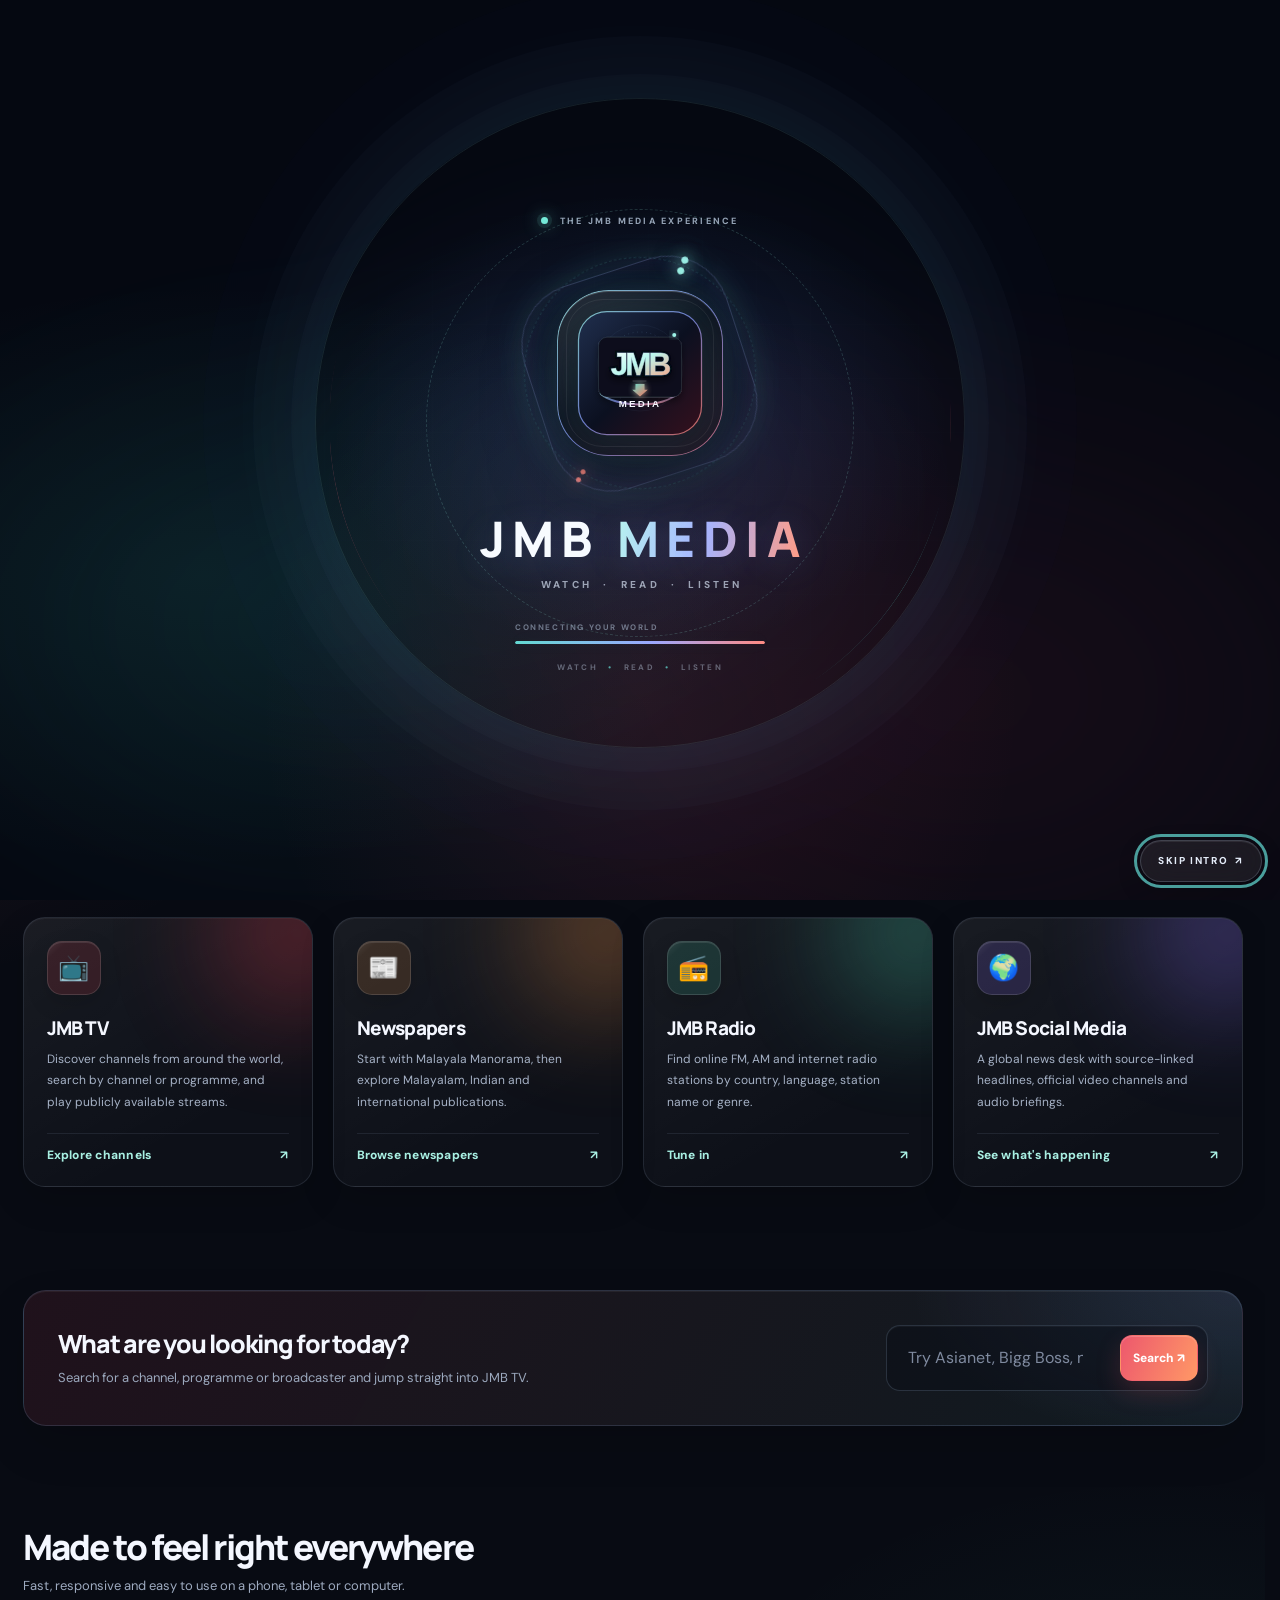
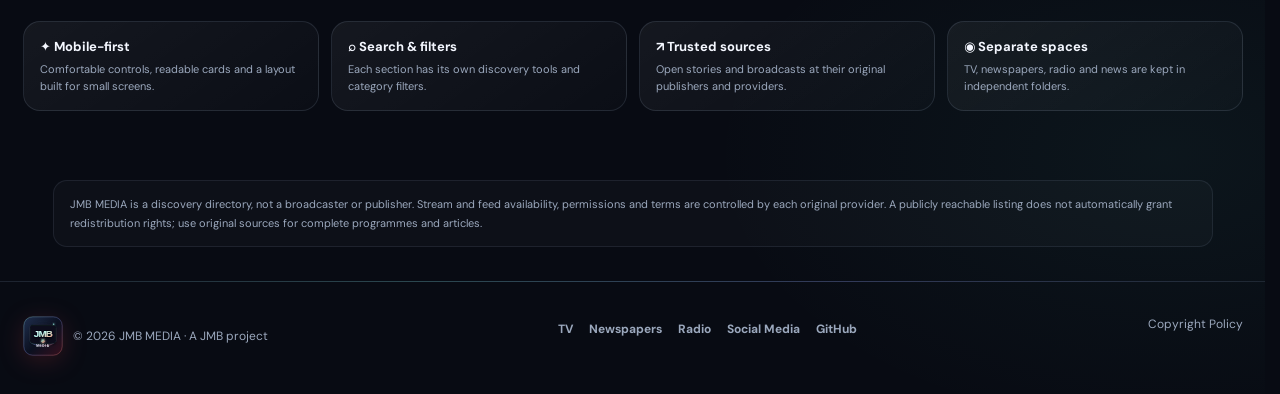
==== commit 965a7763: "Link Copyright Policy from index.html footer" ====
--- a/index.html
+++ b/index.html
@@ -45,5 +45,5 @@
 <section class="section"><div class="container"><div class="section-head"><div><h2>Made to feel right everywhere</h2><p>Fast, responsive and easy to use on a phone, tablet or computer.</p></div></div><div class="source-shelf"><div class="source-tile"><b>✦ Mobile-first</b><span>Comfortable controls, readable cards and a layout built for small screens.</span></div><div class="source-tile"><b>⌕ Search & filters</b><span>Each section has its own discovery tools and category filters.</span></div><div class="source-tile"><b>↗ Trusted sources</b><span>Open stories and broadcasts at their original publishers and providers.</span></div><div class="source-tile"><b>◉ Separate spaces</b><span>TV, newspapers, radio and news are kept in independent folders.</span></div></div></div></section>
 </main>
 <div class="container"><p class="site-disclaimer">JMB MEDIA is a discovery directory, not a broadcaster or publisher. Stream and feed availability, permissions and terms are controlled by each original provider. A publicly reachable listing does not automatically grant redistribution rights; use original sources for complete programmes and articles.</p></div>
-<footer class="footer"><div class="container footer-inner"><div class="footer-brand"><img src="favicon/jmb-logo.svg?v=10" alt="" width="40" height="40" loading="lazy" decoding="async"><span>© <span data-year></span> JMB MEDIA · A JMB project</span></div><div class="footer-links"><a href="tv/">TV</a><a href="newspaper/">Newspapers</a><a href="radio/">Radio</a><a href="social/">Social Media</a><a href="https://github.com/JMBYTGAMER/JMB-MEDIA">GitHub</a></div></div></footer>
+<footer class="footer"><div class="container footer-inner"><div class="footer-brand"><img src="favicon/jmb-logo.svg?v=10" alt="" width="40" height="40" loading="lazy" decoding="async"><span>© <span data-year></span> JMB MEDIA · A JMB project</span></div><div class="footer-links"><a href="tv/">TV</a><a href="newspaper/">Newspapers</a><a href="radio/">Radio</a><a href="social/">Social Media</a><a href="https://github.com/JMBYTGAMER/JMB-MEDIA">GitHub</a></div> <a href="copyright/">Copyright Policy</a></div></footer>
 <script src="assets/js/common.js"></script><script src="assets/js/experience.js"></script><script src="assets/js/mobile-dock.js"></script><script src="assets/js/brand-intro.js?v=2"></script></body></html>
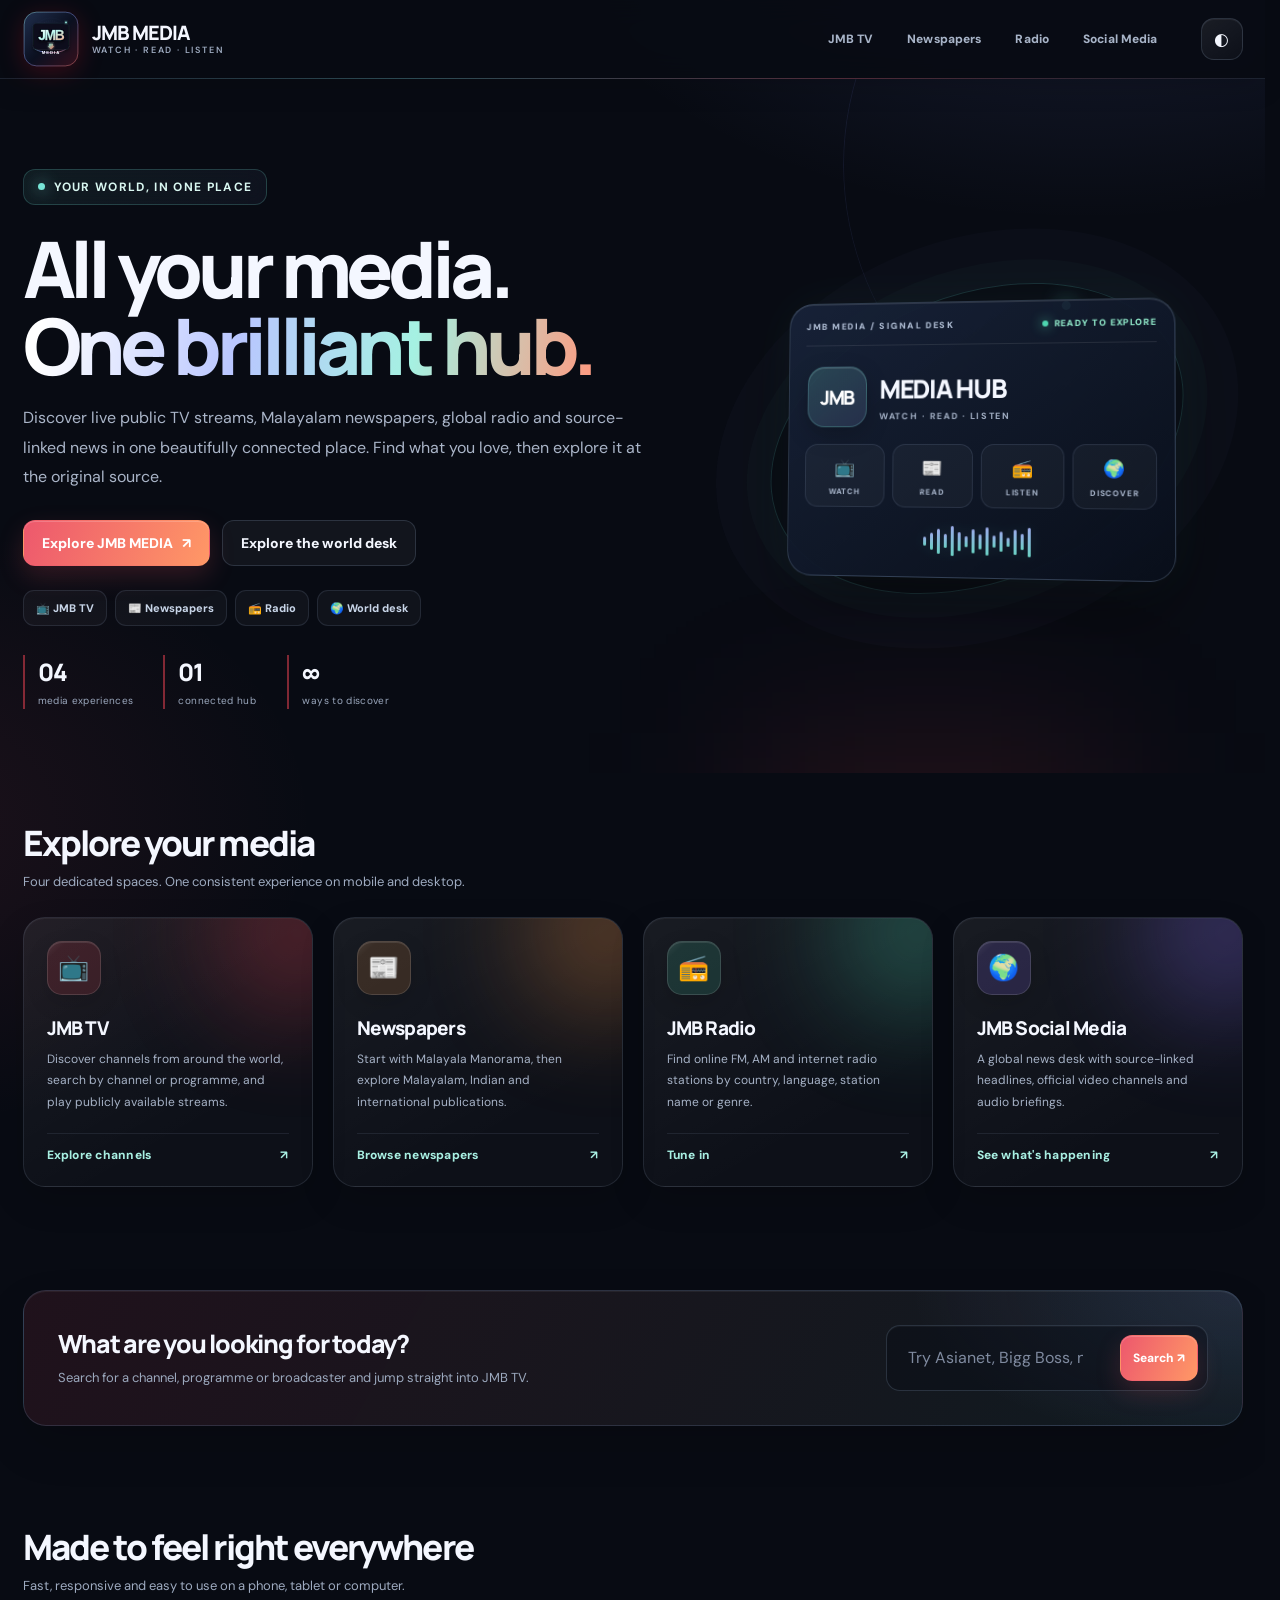
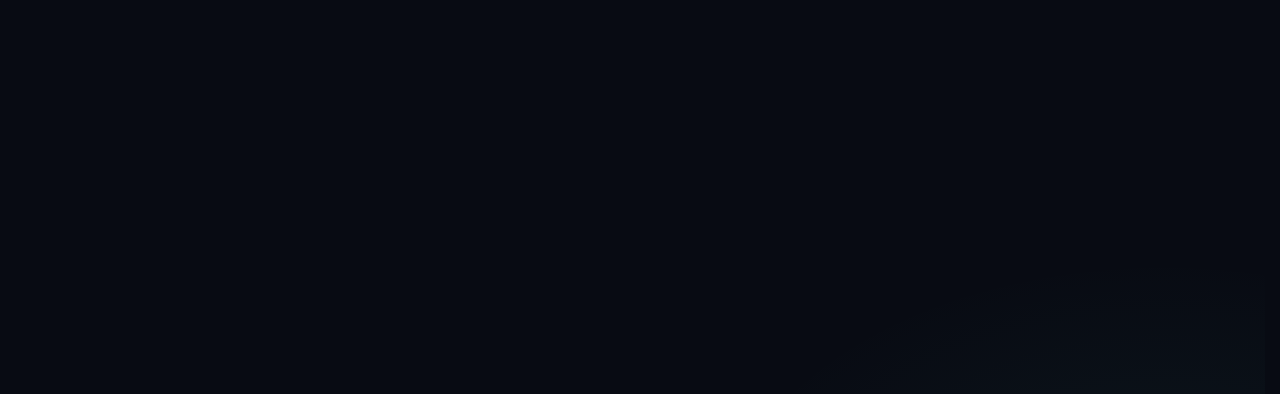
==== commit 581d37eb: "Use the new automatic loading screen on index.html" ====
--- a/index.html
+++ b/index.html
@@ -11,7 +11,7 @@
 <meta name="twitter:title" content="JMB MEDIA — One hub for every signal">
 <meta name="twitter:description" content="Explore JMB TV, world newspapers, online radio and news in one beautiful media hub."><meta name="theme-color" content="#090b12"><link rel="icon" type="image/svg+xml" href="favicon/favicon.svg?v=10"><link rel="stylesheet" href="assets/css/styles.css"><link rel="stylesheet" href="assets/css/theme.css">
 <link rel="stylesheet" href="assets/css/experience.css">
-<link rel="stylesheet" href="assets/css/premium-layer.css"><link rel="stylesheet" href="assets/css/brand-intro.css?v=2"><link rel="stylesheet" href="assets/css/flow-state.css?v=2"><link rel="stylesheet" href="assets/css/visual-finish.css?v=1">
+<link rel="stylesheet" href="assets/css/premium-layer.css"><link rel="stylesheet" href="assets/css/brand-intro.css?v=3"><link rel="stylesheet" href="assets/css/flow-state.css?v=2"><link rel="stylesheet" href="assets/css/visual-finish.css?v=1">
 </head>
 <body>
 <a class="skip-link" href="#main-content">Skip to content</a>
@@ -46,4 +46,4 @@
 </main>
 <div class="container"><p class="site-disclaimer">JMB MEDIA is a discovery directory, not a broadcaster or publisher. Stream and feed availability, permissions and terms are controlled by each original provider. A publicly reachable listing does not automatically grant redistribution rights; use original sources for complete programmes and articles.</p></div>
 <footer class="footer"><div class="container footer-inner"><div class="footer-brand"><img src="favicon/jmb-logo.svg?v=10" alt="" width="40" height="40" loading="lazy" decoding="async"><span>© <span data-year></span> JMB MEDIA · A JMB project</span></div><div class="footer-links"><a href="tv/">TV</a><a href="newspaper/">Newspapers</a><a href="radio/">Radio</a><a href="social/">Social Media</a><a href="https://github.com/JMBYTGAMER/JMB-MEDIA">GitHub</a></div> <a href="copyright/">Copyright Policy</a></div></footer>
-<script src="assets/js/common.js"></script><script src="assets/js/experience.js"></script><script src="assets/js/mobile-dock.js"></script><script src="assets/js/brand-intro.js?v=2"></script></body></html>+<script src="assets/js/common.js"></script><script src="assets/js/experience.js"></script><script src="assets/js/mobile-dock.js"></script><script src="assets/js/brand-intro.js?v=3"></script></body></html>
--- a/assets/css/brand-intro.css
+++ b/assets/css/brand-intro.css
@@ -1,235 +1,102 @@
-/* JMB MEDIA — cinematic signature intro */
-body.jmb-intro-lock{overflow:hidden!important;overscroll-behavior:none}
-
-.jmb-brand-intro{
+/* JMB MEDIA — compact branded loading screen */
+body.jmb-loading-lock{overflow:hidden!important;overscroll-behavior:none}
+.jmb-loading-screen{
   position:fixed;inset:0;z-index:99999;display:grid;place-items:center;
   min-height:100vh;min-height:100svh;overflow:hidden;isolation:isolate;
-  padding:clamp(22px,5vw,42px);
-  color:#f7fbff;background:
-    radial-gradient(ellipse at 50% 47%,rgba(76,112,190,.18),transparent 34%),
-    radial-gradient(ellipse at 50% 78%,rgba(189,58,92,.13),transparent 42%),
-    radial-gradient(ellipse at 16% 64%,rgba(62,201,195,.08),transparent 36%),
+  padding:24px 18px;color:#f5f8ff;background:
+    radial-gradient(ellipse at 50% 35%,rgba(82,130,191,.17),transparent 38%),
+    radial-gradient(ellipse at 50% 82%,rgba(184,61,94,.12),transparent 43%),
     #050811;
-  opacity:1;visibility:visible;contain:layout paint style;
+  opacity:1;visibility:visible;pointer-events:auto;
+  transition:opacity .38s ease,visibility .38s ease;
+  contain:layout paint style;
 }
-.jmb-brand-intro *{box-sizing:border-box}
-.jmb-intro-ambient,.jmb-intro-particles{position:absolute;inset:0;pointer-events:none;overflow:hidden}
-.jmb-intro-nebula{
-  position:absolute;inset:-30%;opacity:.68;
+.jmb-loading-screen *{box-sizing:border-box}
+.jmb-loading-ambient{
+  position:absolute;inset:0;z-index:-1;pointer-events:none;
   background:
-    radial-gradient(ellipse at 50% 48%,rgba(76,106,190,.18),transparent 26%),
-    radial-gradient(ellipse at 35% 62%,rgba(48,195,188,.12),transparent 30%),
-    radial-gradient(ellipse at 66% 67%,rgba(230,79,109,.12),transparent 31%);
-  filter:blur(28px);animation:jmbIntroNebula 7s ease-in-out infinite alternate;
+    radial-gradient(circle at 17% 55%,rgba(82,214,204,.075),transparent 28%),
+    radial-gradient(circle at 88% 24%,rgba(130,148,255,.08),transparent 27%);
 }
-.jmb-intro-grid{
-  position:absolute;inset:0;opacity:.18;
-  background-image:linear-gradient(rgba(165,190,232,.055) 1px,transparent 1px),linear-gradient(90deg,rgba(165,190,232,.055) 1px,transparent 1px);
-  background-size:54px 54px;
-  mask-image:radial-gradient(ellipse at center,#000 5%,transparent 75%);
+.jmb-loading-content{
+  display:flex;flex-direction:column;align-items:center;
+  width:min(90vw,360px);text-align:center;
 }
-.jmb-intro-portal{
-  position:absolute;left:50%;top:47%;width:min(88vw,650px);aspect-ratio:1;
-  border:1px solid rgba(154,228,231,.12);border-radius:50%;
-  transform:translate(-50%,-50%) scale(.74);opacity:0;
-  box-shadow:0 0 0 24px rgba(130,148,255,.025),0 0 0 62px rgba(130,148,255,.022),0 0 0 112px rgba(130,148,255,.014),0 0 100px rgba(82,205,210,.08);
-  animation:jmbIntroPortal 1.6s cubic-bezier(.16,1,.3,1) .08s forwards;
+.jmb-loading-logo-wrap{
+  position:relative;display:grid;place-items:center;
+  width:112px;height:112px;margin:0 auto 24px;
 }
-.jmb-intro-portal:before,.jmb-intro-portal:after{
-  content:"";position:absolute;inset:8%;border:1px solid rgba(151,168,255,.13);border-radius:50%;
+.jmb-loading-orbit{
+  position:absolute;inset:0;border:2px solid transparent;border-top-color:#83e9dd;
+  border-right-color:rgba(130,148,255,.7);border-radius:50%;
+  animation:jmbLoadingSpin 1.35s linear infinite;
 }
-.jmb-intro-portal:before{inset:17%;border-style:dashed;border-color:rgba(157,244,231,.2);animation:jmbIntroSpin 38s linear infinite}
-.jmb-intro-portal:after{
-  inset:2%;border-color:transparent;
-  background:conic-gradient(from 25deg,transparent 0 22%,rgba(99,217,210,.4) 27%,transparent 34% 57%,rgba(255,111,128,.32) 64%,transparent 72% 100%);
-  -webkit-mask:radial-gradient(farthest-side,transparent calc(100% - 1px),#000 calc(100% - .2px));
-  mask:radial-gradient(farthest-side,transparent calc(100% - 1px),#000 calc(100% - .2px));
-  animation:jmbIntroSpin 12s linear infinite;
+.jmb-loading-orbit:after{
+  content:"";position:absolute;right:8px;top:10px;width:6px;height:6px;
+  border-radius:50%;background:#ff9a91;box-shadow:0 0 13px rgba(255,154,145,.9);
 }
-.jmb-intro-beam{
-  position:absolute;left:50%;top:47%;width:150vw;height:2px;
-  background:linear-gradient(90deg,transparent,rgba(99,217,210,.05),rgba(157,244,231,.62),rgba(130,148,255,.18),transparent);
-  box-shadow:0 0 25px rgba(99,217,210,.24);opacity:0;
-  transform:translate(-50%,-50%) rotate(-28deg) scaleX(.1);
-  transform-origin:center;animation:jmbIntroBeam 1.2s ease-out .35s forwards;
+.jmb-loading-logo-frame{
+  display:grid;place-items:center;width:82px;height:82px;border-radius:25px;
+  border:1px solid rgba(157,244,231,.28);
+  background:linear-gradient(145deg,rgba(255,255,255,.12),rgba(255,255,255,.025)),#0b1220;
+  box-shadow:0 14px 40px rgba(0,0,0,.34),0 0 28px rgba(99,217,210,.1),inset 0 1px rgba(255,255,255,.13);
 }
-.jmb-intro-particles span{
-  position:absolute;left:var(--x);top:var(--y);width:var(--size);height:var(--size);
-  border-radius:50%;background:rgba(190,248,244,.86);
-  box-shadow:0 0 12px rgba(99,217,210,.7);
-  opacity:0;animation:jmbIntroParticle var(--duration) ease-in-out var(--delay) infinite;
+.jmb-loading-logo-frame img{
+  display:block;width:72%;height:72%;object-fit:contain;
+  filter:drop-shadow(0 5px 12px rgba(0,0,0,.32));
 }
-.jmb-intro-core{
-  position:relative;z-index:2;display:flex;flex-direction:column;align-items:center;
-  width:min(94vw,560px);text-align:center;padding:6px 0 18px;
+.jmb-loading-brand{
+  color:#f7fbff;font:900 clamp(29px,8vw,38px)/1.1 Manrope,system-ui,sans-serif;
+  letter-spacing:.12em;text-indent:.12em;
 }
-.jmb-intro-topline{
-  display:flex;align-items:center;justify-content:center;gap:10px;
-  color:rgba(202,220,241,.72);font:800 9px/1.4 "DM Sans",system-ui,sans-serif;
-  letter-spacing:.25em;text-indent:.12em;
-  opacity:0;transform:translateY(12px);
-  animation:jmbIntroTopline .65s ease .45s forwards;
+.jmb-loading-brand span{
+  color:transparent;background:linear-gradient(100deg,#baf8ef,#aab7ff 54%,#ff9d91);
+  -webkit-background-clip:text;background-clip:text;
 }
-.jmb-intro-live-dot{
-  width:7px;height:7px;flex:none;border-radius:50%;background:#75ead8;
-  box-shadow:0 0 0 4px rgba(117,234,216,.1),0 0 17px rgba(117,234,216,.9);
-  animation:jmbIntroLive 1.8s ease-in-out infinite;
+.jmb-loading-tagline{
+  margin-top:11px;color:rgba(214,227,245,.58);
+  font:800 9px/1.5 "DM Sans",system-ui,sans-serif;
+  letter-spacing:.28em;text-indent:.28em;
 }
-.jmb-intro-logo-stage{
-  position:relative;display:grid;place-items:center;
-  width:clamp(170px,43vw,232px);aspect-ratio:1;margin:clamp(16px,4vh,30px) 0 4px;
-  isolation:isolate;
+.jmb-loading-tagline i{font-style:normal;color:#76e5d7}
+.jmb-loading-indicator{width:min(245px,72vw);margin-top:33px}
+.jmb-loading-track{
+  position:relative;width:100%;height:3px;border-radius:20px;overflow:hidden;
+  background:rgba(230,239,255,.12);
 }
-.jmb-intro-logo-halo{
-  position:absolute;inset:14%;border-radius:50%;
-  background:radial-gradient(circle,rgba(99,217,210,.24),rgba(130,148,255,.09) 44%,transparent 72%);
-  filter:blur(12px);opacity:0;transform:scale(.5);
-  animation:jmbIntroHalo .9s ease-out .3s forwards,jmbIntroHaloPulse 3s ease-in-out 1.4s infinite;
+.jmb-loading-track span{
+  position:absolute;top:0;bottom:0;left:-38%;width:36%;border-radius:20px;
+  background:linear-gradient(90deg,transparent,#75e6d8 45%,#a4adff 78%,transparent);
+  box-shadow:0 0 14px rgba(99,217,210,.45);
+  animation:jmbLoadingProgress 1.25s ease-in-out infinite;
 }
-.jmb-intro-logo-orbit{
-  position:absolute;inset:4%;border:1px solid rgba(151,172,235,.25);border-radius:29%;
-  transform:rotate(-32deg) scale(.7);opacity:0;
-  box-shadow:0 0 32px rgba(99,217,210,.08),inset 0 0 26px rgba(130,148,255,.055);
-  animation:jmbIntroOrbitIn 1s cubic-bezier(.16,1,.3,1) .18s forwards;
+.jmb-loading-status{
+  display:flex;align-items:center;justify-content:center;gap:8px;
+  margin-top:13px;color:rgba(184,201,224,.56);
+  font:800 8px/1.4 "DM Sans",system-ui,sans-serif;letter-spacing:.19em;
 }
-.jmb-intro-logo-orbit:before,.jmb-intro-logo-orbit:after{
-  content:"";position:absolute;width:7px;height:7px;border-radius:50%;
-  background:#9df4e7;box-shadow:0 0 15px #9df4e7,0 0 28px rgba(99,217,210,.5);
+.jmb-loading-dot{
+  width:6px;height:6px;border-radius:50%;background:#76e5d7;
+  box-shadow:0 0 12px rgba(118,229,215,.7);
+  animation:jmbLoadingPulse 1.3s ease-in-out infinite;
 }
-.jmb-intro-logo-orbit:before{top:8%;right:15%}
-.jmb-intro-logo-orbit:after{bottom:13%;left:9%;width:5px;height:5px;background:#ff8a83;box-shadow:0 0 15px #ff8a83}
-.jmb-intro-logo-orbit.orbit-two{
-  inset:0;border-radius:50%;border-style:dashed;border-color:rgba(99,217,210,.17);
-  transform:rotate(20deg) scale(.84);animation:jmbIntroOrbitIn 1.1s ease .3s forwards,jmbIntroSpin 27s linear 1.5s infinite;
+.jmb-loading-screen.is-hiding{opacity:0;visibility:hidden;pointer-events:none}
+@keyframes jmbLoadingSpin{to{transform:rotate(360deg)}}
+@keyframes jmbLoadingProgress{
+  0%{transform:translateX(0)}
+  100%{transform:translateX(390%)}
 }
-.jmb-intro-logo-frame{
-  position:relative;z-index:2;display:grid;place-items:center;
-  width:clamp(126px,31vw,166px);aspect-ratio:1;border-radius:31%;
-  border:1px solid rgba(203,229,255,.2);
-  background:linear-gradient(145deg,rgba(255,255,255,.13),rgba(255,255,255,.025) 46%,rgba(255,105,121,.1)),rgba(7,12,24,.82);
-  box-shadow:0 25px 65px rgba(0,0,0,.5),0 0 42px rgba(99,217,210,.13),inset 0 1px rgba(255,255,255,.19);
-  backdrop-filter:blur(16px);
-  opacity:0;transform:translateY(28px) scale(.58) rotate(-13deg);
-  animation:jmbIntroLogo .95s cubic-bezier(.16,1,.3,1) .36s forwards;
+@keyframes jmbLoadingPulse{
+  0%,100%{opacity:.55;transform:scale(.82)}
+  50%{opacity:1;transform:scale(1.12)}
 }
-.jmb-intro-logo-frame:before{
-  content:"";position:absolute;inset:-1px;border-radius:inherit;padding:1px;
-  background:linear-gradient(135deg,rgba(157,244,231,.8),rgba(130,148,255,.75) 50%,rgba(255,111,128,.72));
-  -webkit-mask:linear-gradient(#000 0 0) content-box,linear-gradient(#000 0 0);
-  -webkit-mask-composite:xor;mask-composite:exclude;pointer-events:none;
-}
-.jmb-intro-logo-frame:after{
-  content:"";position:absolute;inset:8px;border:1px solid rgba(255,255,255,.07);border-radius:25%;pointer-events:none;
-}
-.jmb-intro-logo{
-  display:block;width:78%;height:auto;object-fit:contain;
-  filter:drop-shadow(0 10px 23px rgba(0,0,0,.42)) drop-shadow(0 0 23px rgba(99,217,210,.18));
-}
-.jmb-intro-spark{
-  position:absolute;z-index:3;width:5px;height:5px;border-radius:50%;
-  background:#c4fff4;box-shadow:0 0 10px 3px rgba(99,217,210,.56);
-  opacity:0;animation:jmbIntroSpark 1.2s ease-in-out 1.15s infinite;
-}
-.jmb-intro-spark.spark-a{top:12%;right:12%}
-.jmb-intro-spark.spark-b{bottom:15%;left:11%;width:4px;height:4px;animation-delay:1.65s;background:#ff9b91;box-shadow:0 0 10px 3px rgba(255,125,140,.45)}
-.jmb-intro-title{
-  margin:clamp(10px,2.5vh,20px) 0 0;
-  color:#f7fbff;font:900 clamp(29px,7.6vw,49px)/1.05 Manrope,system-ui,sans-serif;
-  letter-spacing:.15em;text-indent:.15em;
-  text-shadow:0 6px 35px rgba(130,148,255,.22);
-  opacity:0;transform:translateY(23px);filter:blur(8px);
-  animation:jmbIntroTitle .8s cubic-bezier(.2,.8,.2,1) 1.02s forwards;
-}
-.jmb-intro-title span{
-  background:linear-gradient(100deg,#baf8ef 0%,#a9b7ff 46%,#ff9e89 92%);
-  -webkit-background-clip:text;background-clip:text;color:transparent;
-}
-.jmb-intro-subtitle{
-  margin:12px 0 0;color:rgba(215,227,244,.68);
-  font:800 10px/1.5 "DM Sans",system-ui,sans-serif;
-  letter-spacing:.34em;text-indent:.34em;
-  opacity:0;transform:translateY(12px);animation:jmbIntroSubtitle .65s ease 1.36s forwards;
-}
-.jmb-intro-progress-wrap{width:min(250px,62vw);margin-top:clamp(22px,4vh,30px);text-align:left;opacity:0;animation:jmbIntroFade .55s ease 1.6s forwards}
-.jmb-intro-progress-caption{
-  display:block;margin:0 0 9px;color:rgba(184,201,224,.52);
-  font:800 8px/1.3 "DM Sans",system-ui,sans-serif;letter-spacing:.2em;
-}
-.jmb-intro-progress{
-  position:relative;width:100%;height:3px;overflow:hidden;border-radius:9px;
-  background:rgba(229,239,255,.11);box-shadow:0 0 16px rgba(99,217,210,.07);
-}
-.jmb-intro-progress:before{
-  content:"";position:absolute;inset:0 auto 0 0;width:100%;border-radius:inherit;
-  background:linear-gradient(90deg,#63d9d2,#9ca8ff 55%,#ff8a82);
-  transform:scaleX(0);transform-origin:left;
-  box-shadow:0 0 15px rgba(99,217,210,.58);
-  animation:jmbIntroProgress 2.25s cubic-bezier(.32,.75,.25,1) 1.55s forwards;
-}
-.jmb-intro-footer{
-  display:flex;align-items:center;gap:10px;margin-top:18px;
-  color:rgba(189,204,226,.43);font:800 8px/1.4 "DM Sans",system-ui,sans-serif;
-  letter-spacing:.29em;text-indent:.04em;opacity:0;animation:jmbIntroFade .55s ease 1.8s forwards;
-}
-.jmb-intro-footer i{font-style:normal;color:rgba(99,217,210,.75)}
-.jmb-intro-skip{
-  position:absolute;right:max(18px,env(safe-area-inset-right));bottom:max(18px,env(safe-area-inset-bottom));
-  z-index:5;min-height:42px;padding:10px 17px;
-  border:1px solid rgba(206,222,246,.2);border-radius:999px;
-  background:rgba(255,255,255,.065);color:#e4ecf8;
-  font:800 10px/1 "DM Sans",system-ui,sans-serif;letter-spacing:.16em;
-  cursor:pointer;backdrop-filter:blur(16px);
-  box-shadow:0 8px 25px rgba(0,0,0,.2),inset 0 1px rgba(255,255,255,.08);
-  opacity:0;transform:translateY(8px);
-  animation:jmbIntroFadeUp .55s ease 1.55s forwards;
-  transition:background .2s,border-color .2s,transform .2s;
-}
-.jmb-intro-skip:hover{background:rgba(255,255,255,.13);border-color:rgba(157,244,231,.45);transform:translateY(-2px)}
-.jmb-intro-skip:focus-visible{outline:3px solid #9df4e7;outline-offset:4px}
-.jmb-brand-intro.is-leaving{pointer-events:none;animation:jmbIntroExit .64s cubic-bezier(.6,0,.2,1) forwards}
-
-@keyframes jmbIntroPortal{0%{opacity:0;transform:translate(-50%,-50%) scale(.62) rotate(-16deg);filter:blur(9px)}70%{opacity:1;transform:translate(-50%,-50%) scale(1.025) rotate(2deg);filter:blur(0)}100%{opacity:.9;transform:translate(-50%,-50%) scale(1) rotate(0)}}
-@keyframes jmbIntroSpin{to{rotate:360deg}}
-@keyframes jmbIntroBeam{0%{opacity:0;transform:translate(-50%,-50%) rotate(-28deg) scaleX(.08)}25%{opacity:1}100%{opacity:0;transform:translate(-50%,-50%) rotate(-28deg) scaleX(1.15)}}
-@keyframes jmbIntroNebula{from{transform:translate3d(-1%,1%,0) scale(.96)}to{transform:translate3d(2%,-1%,0) scale(1.04)}}
-@keyframes jmbIntroParticle{0%,100%{opacity:0;transform:translate3d(0,12px,0) scale(.6)}35%,65%{opacity:var(--opacity,.7);transform:translate3d(var(--drift,8px),-18px,0) scale(1)}}
-@keyframes jmbIntroTopline{to{opacity:1;transform:none}}
-@keyframes jmbIntroLive{0%,100%{opacity:1;box-shadow:0 0 0 4px rgba(117,234,216,.1),0 0 17px rgba(117,234,216,.9)}50%{opacity:.65;box-shadow:0 0 0 7px rgba(117,234,216,.04),0 0 8px rgba(117,234,216,.5)}}
-@keyframes jmbIntroHalo{to{opacity:1;transform:scale(1)}}
-@keyframes jmbIntroHaloPulse{0%,100%{filter:blur(12px);opacity:.8}50%{filter:blur(18px);opacity:1}}
-@keyframes jmbIntroOrbitIn{to{opacity:1;transform:rotate(-18deg) scale(1)}}
-@keyframes jmbIntroLogo{0%{opacity:0;transform:translateY(30px) scale(.58) rotate(-13deg);filter:blur(10px)}65%{opacity:1;transform:translateY(-5px) scale(1.07) rotate(2deg);filter:blur(0)}100%{opacity:1;transform:translateY(0) scale(1) rotate(0)}}
-@keyframes jmbIntroSpark{0%,100%{opacity:0;transform:scale(.5)}45%{opacity:1;transform:scale(1.3)}}
-@keyframes jmbIntroTitle{to{opacity:1;transform:translateY(0);filter:blur(0)}}
-@keyframes jmbIntroSubtitle{to{opacity:1;transform:translateY(0)}}
-@keyframes jmbIntroFade{to{opacity:1}}
-@keyframes jmbIntroFadeUp{to{opacity:1;transform:translateY(0)}}
-@keyframes jmbIntroProgress{to{transform:scaleX(1)}}
-@keyframes jmbIntroExit{to{opacity:0;visibility:hidden;transform:scale(1.035);filter:blur(12px)}}
-
 @media(max-width:480px){
-  .jmb-brand-intro{padding:18px 16px}
-  .jmb-intro-topline{font-size:8px;letter-spacing:.18em}
-  .jmb-intro-logo-stage{width:clamp(154px,43vw,190px);margin-top:clamp(12px,3vh,23px)}
-  .jmb-intro-title{letter-spacing:.11em;text-indent:.11em}
-  .jmb-intro-subtitle{font-size:9px;letter-spacing:.25em;text-indent:.25em}
-  .jmb-intro-skip{right:max(14px,env(safe-area-inset-right));bottom:max(14px,env(safe-area-inset-bottom));min-height:40px;padding:10px 14px}
-}
-@media(max-height:700px){
-  .jmb-intro-logo-stage{width:clamp(132px,31vh,174px);margin:12px 0 0}
-  .jmb-intro-title{margin-top:8px;font-size:clamp(27px,6vw,42px)}
-  .jmb-intro-progress-wrap{margin-top:15px}
-  .jmb-intro-footer{margin-top:10px}
-  .jmb-intro-topline{font-size:8px}
+  .jmb-loading-logo-wrap{width:100px;height:100px;margin-bottom:21px}
+  .jmb-loading-logo-frame{width:74px;height:74px;border-radius:22px}
+  .jmb-loading-indicator{margin-top:29px}
 }
 @media(prefers-reduced-motion:reduce){
-  .jmb-brand-intro,.jmb-brand-intro *,.jmb-brand-intro:before,.jmb-brand-intro:after{
-    animation:none!important;transition:none!important;filter:none!important;
-  }
-  .jmb-intro-portal{opacity:.65;transform:translate(-50%,-50%) scale(1)}
-  .jmb-intro-topline,.jmb-intro-logo-halo,.jmb-intro-logo-orbit,.jmb-intro-logo-frame,
-  .jmb-intro-title,.jmb-intro-subtitle,.jmb-intro-progress-wrap,.jmb-intro-footer,.jmb-intro-skip{
-    opacity:1!important;transform:none!important;visibility:visible!important;
-  }
-  .jmb-intro-progress:before{transform:scaleX(1)}
-}
+  .jmb-loading-screen{transition:opacity .08s linear,visibility .08s linear}
+  .jmb-loading-orbit,.jmb-loading-track span,.jmb-loading-dot{animation:none!important}
+  .jmb-loading-track span{left:20%;width:60%;opacity:.8}
+}
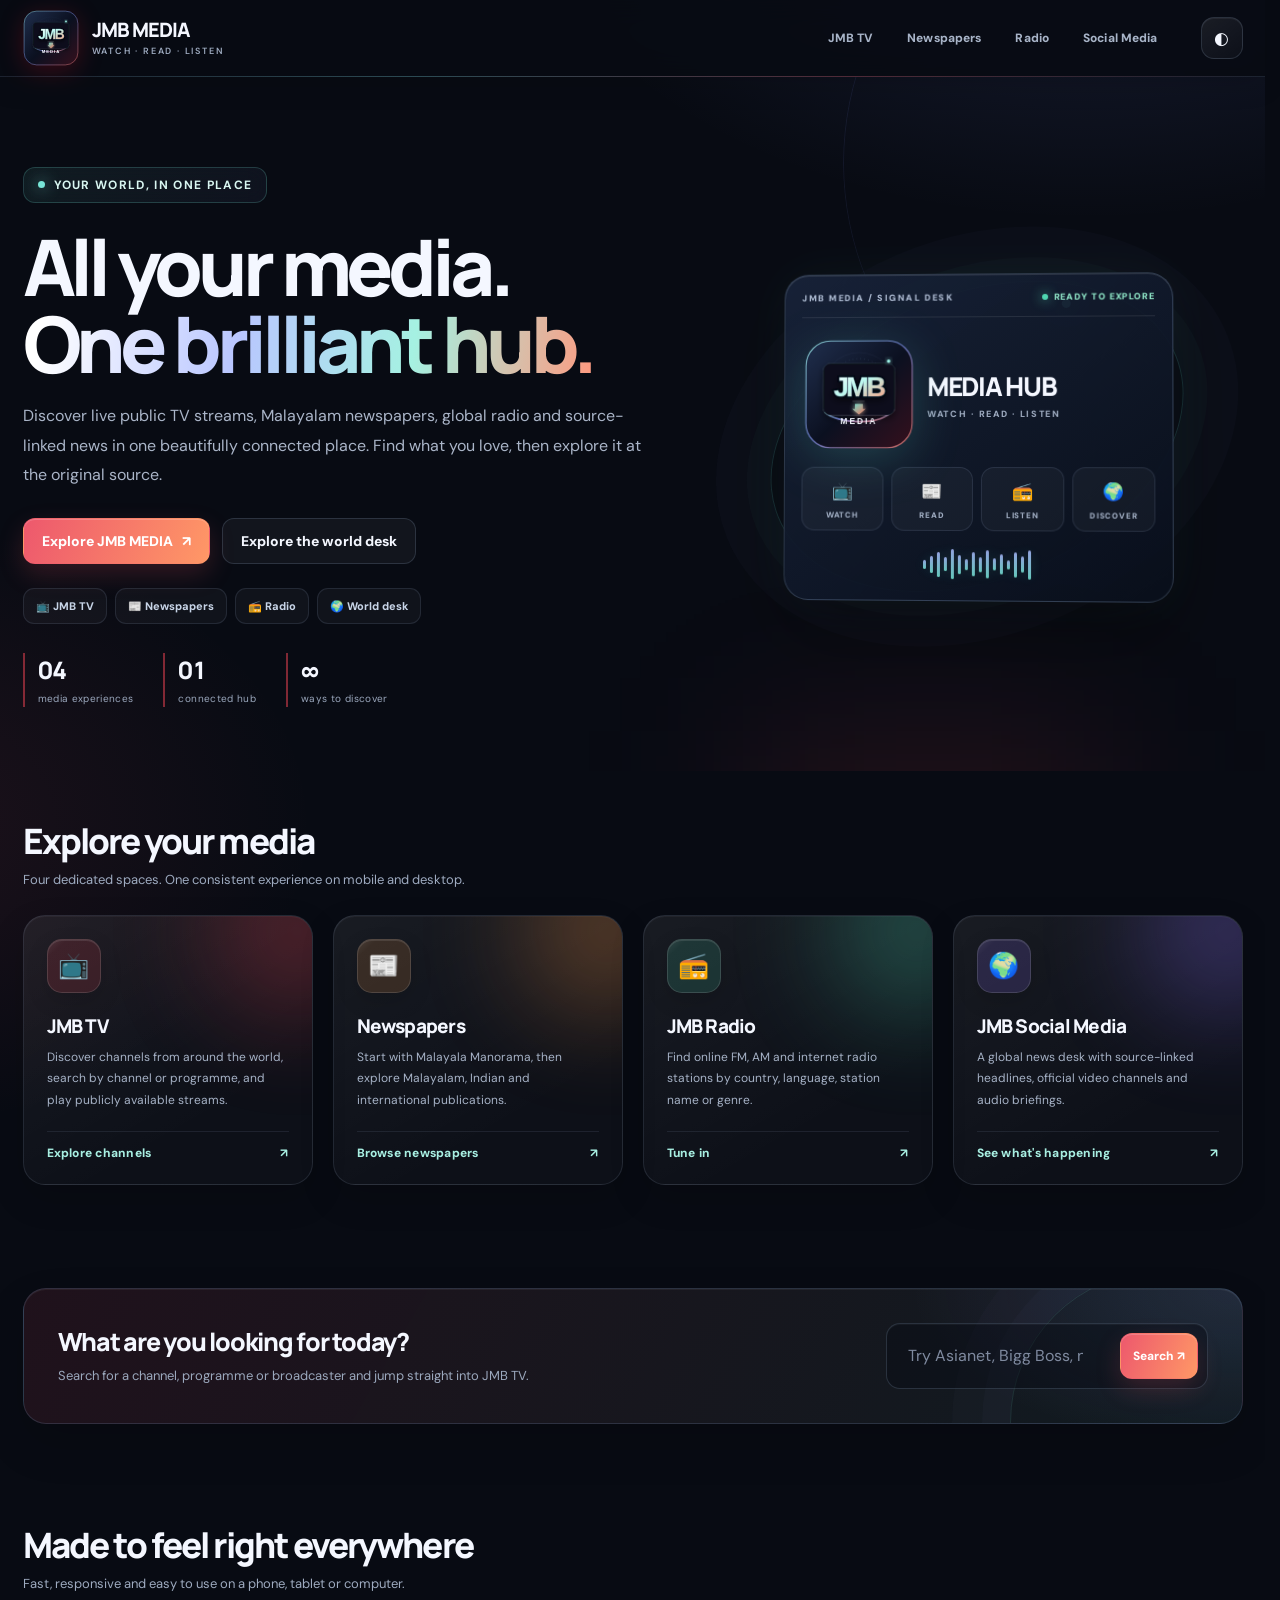
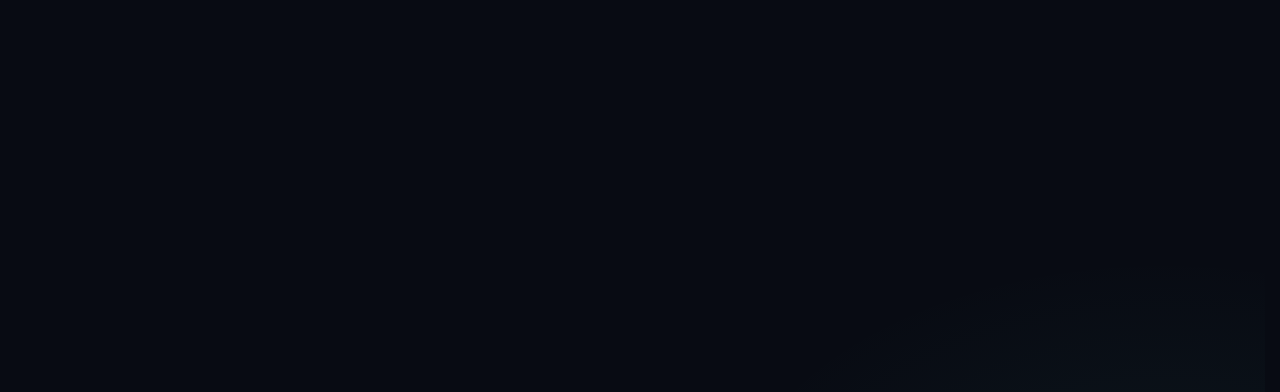
==== commit 5969d3c2: "Apply JMB MEDIA signature refinement" ====
--- a/index.html
+++ b/index.html
@@ -11,7 +11,7 @@
 <meta name="twitter:title" content="JMB MEDIA — One hub for every signal">
 <meta name="twitter:description" content="Explore JMB TV, world newspapers, online radio and news in one beautiful media hub."><meta name="theme-color" content="#090b12"><link rel="icon" type="image/svg+xml" href="favicon/favicon.svg?v=10"><link rel="stylesheet" href="assets/css/styles.css"><link rel="stylesheet" href="assets/css/theme.css">
 <link rel="stylesheet" href="assets/css/experience.css">
-<link rel="stylesheet" href="assets/css/premium-layer.css"><link rel="stylesheet" href="assets/css/brand-intro.css?v=3"><link rel="stylesheet" href="assets/css/flow-state.css?v=2"><link rel="stylesheet" href="assets/css/visual-finish.css?v=1">
+<link rel="stylesheet" href="assets/css/premium-layer.css"><link rel="stylesheet" href="assets/css/brand-intro.css?v=3"><link rel="stylesheet" href="assets/css/flow-state.css?v=2"><link rel="stylesheet" href="assets/css/visual-finish.css?v=1"><link rel="stylesheet" href="assets/css/signature-refinement.css?v=1">
 </head>
 <body>
 <a class="skip-link" href="#main-content">Skip to content</a>
@@ -30,7 +30,7 @@
 <div class="hero-orbit"></div>
 <div class="hero-screen">
 <div class="hero-screen-top"><span>JMB MEDIA / SIGNAL DESK</span><span class="hero-screen-status"><i></i> READY TO EXPLORE</span></div>
-<div class="hero-screen-brand"><span class="hero-screen-monogram">JMB</span><div><strong>MEDIA HUB</strong><small>WATCH · READ · LISTEN</small></div></div>
+<div class="hero-screen-brand"><img class="hero-screen-logo" src="favicon/jmb-logo.svg?v=10" alt=""><div><strong>MEDIA HUB</strong><small>WATCH · READ · LISTEN</small></div></div>
 <div class="hero-screen-grid"><span><b>📺</b><small>WATCH</small></span><span><b>📰</b><small>READ</small></span><span><b>📻</b><small>LISTEN</small></span><span><b>🌍</b><small>DISCOVER</small></span></div>
 <div class="hero-wave"><i style="--h:9px;--d:0ms"></i><i style="--h:17px;--d:80ms"></i><i style="--h:25px;--d:160ms"></i><i style="--h:14px;--d:240ms"></i><i style="--h:30px;--d:320ms"></i><i style="--h:19px;--d:400ms"></i><i style="--h:11px;--d:480ms"></i><i style="--h:24px;--d:560ms"></i><i style="--h:15px;--d:640ms"></i><i style="--h:28px;--d:720ms"></i><i style="--h:12px;--d:800ms"></i><i style="--h:20px;--d:880ms"></i><i style="--h:9px;--d:960ms"></i><i style="--h:25px;--d:1040ms"></i><i style="--h:16px;--d:1120ms"></i><i style="--h:29px;--d:1200ms"></i></div>
 </div></div></div></section>
--- a/assets/css/signature-refinement.css
+++ b/assets/css/signature-refinement.css
@@ -0,0 +1,147 @@
+/* JMB MEDIA — signature refinement */
+:root{
+  --jmb-focus-ring:rgba(120,229,215,.78);
+  --jmb-glass-edge:rgba(176,201,235,.16);
+  --jmb-card-top:rgba(255,255,255,.075);
+  --jmb-transition:cubic-bezier(.2,.72,.22,1);
+}
+html{scroll-behavior:smooth;scroll-padding-top:90px}
+body{isolation:isolate}
+.site-header{position:sticky;top:0;z-index:80}
+.header-inner{min-height:76px}
+.brand{min-width:0}
+.brand span{display:grid;gap:5px}
+.brand small{display:block;line-height:1.2}
+.main-nav a{white-space:nowrap}
+.hero{isolation:isolate}
+.hero-layout{align-items:center}
+.hero-content{position:relative;z-index:2}
+.hero h1{text-wrap:balance}
+.hero-copy{text-wrap:pretty}
+.hero-actions{display:flex;flex-wrap:wrap}
+.hero-actions .btn{min-width:0}
+.hero-screen{
+  position:relative;isolation:isolate;overflow:hidden;
+  transform:perspective(1100px) rotateY(-3deg) rotateX(1deg);
+  transition:transform .5s var(--jmb-transition),box-shadow .5s;
+}
+.hero-screen:after{
+  content:"";position:absolute;inset:0;z-index:-1;pointer-events:none;
+  background:linear-gradient(118deg,transparent 20%,rgba(255,255,255,.075) 48%,transparent 72%);
+  transform:translateX(-120%);animation:jmbScreenShine 8s ease-in-out infinite;
+}
+.hero-screen-logo{
+  display:block;width:clamp(76px,9vw,112px);height:auto;flex:0 0 auto;
+  filter:drop-shadow(0 10px 24px rgba(91,218,203,.2));
+  animation:jmbLogoFloat 6s ease-in-out infinite;
+}
+.hero-screen-brand{align-items:center}
+.hero-screen-grid span{min-width:0;transition:transform .22s var(--jmb-transition),border-color .22s,background .22s}
+.hero-screen-grid span:hover{transform:translateY(-3px)}
+.hero-wave{opacity:.86}
+.hero-wave i{border-radius:99px;box-shadow:0 0 14px rgba(120,229,215,.12)}
+.hero-shortcuts a{transition:transform .2s var(--jmb-transition),border-color .2s,background .2s}
+.hero-shortcuts a:hover{transform:translateY(-2px);border-color:rgba(120,229,215,.28);background:rgba(120,229,215,.075)}
+.mini-stat-row{gap:clamp(15px,3vw,30px)}
+.mini-stat{min-width:0}
+.mini-stat strong{font-variant-numeric:tabular-nums}
+.section{position:relative}
+.section-head{gap:15px}
+.section-head h2{text-wrap:balance}
+.service-grid{align-items:stretch}
+.service-card{
+  position:relative;isolation:isolate;overflow:hidden;
+  display:flex;flex-direction:column;align-items:flex-start;
+  min-width:0;text-decoration:none;
+}
+.service-card:focus-visible{
+  outline:3px solid var(--jmb-focus-ring)!important;outline-offset:4px!important;
+}
+.service-card .service-icon{display:grid;place-items:center;flex:none}
+.service-card h3{margin-bottom:8px}
+.service-card p{flex:1}
+.service-card .card-bottom{width:100%;display:flex;justify-content:space-between;align-items:center;gap:10px}
+.feature-band{position:relative;isolation:isolate;overflow:hidden}
+.feature-band:after{
+  content:"";position:absolute;z-index:-1;right:-70px;bottom:-150px;width:300px;height:300px;
+  border:1px solid rgba(120,229,215,.12);border-radius:50%;
+  box-shadow:0 0 0 28px rgba(156,169,255,.025),0 0 0 58px rgba(156,169,255,.02);
+  pointer-events:none;
+}
+.quick-search{min-width:0}
+.quick-search input{min-width:0}
+.page-hero{isolation:isolate}
+.page-hero h1{text-wrap:balance}
+.page-hero .hero-copy{text-wrap:pretty}
+.toolbar{position:relative}
+.toolbar .field{min-width:0}
+.card-grid{align-items:stretch}
+.media-card,.news-card,.source-tile,.side-panel{min-width:0;overflow:hidden}
+.media-card:focus-within,.news-card:focus-within,.source-tile:focus-within{
+  border-color:rgba(120,229,215,.4);
+  box-shadow:0 0 0 3px rgba(120,229,215,.075);
+}
+.results-meta{flex-wrap:wrap}
+.empty-state,.loading-state{max-width:100%}
+.site-disclaimer{border-radius:14px}
+.footer-inner{gap:18px}
+.footer-brand{min-width:0}
+.footer-brand span{overflow-wrap:anywhere}
+.jmb-mobile-dock{
+  z-index:90!important;
+  padding:7px max(8px,env(safe-area-inset-right)) calc(7px + env(safe-area-inset-bottom)) max(8px,env(safe-area-inset-left))!important;
+  -webkit-backdrop-filter:blur(22px) saturate(145%);
+  backdrop-filter:blur(22px) saturate(145%);
+}
+.jmb-mobile-dock a{min-width:0;transition:transform .18s var(--jmb-transition),background .18s,border-color .18s}
+.jmb-mobile-dock a:active{transform:scale(.96)}
+.jmb-mobile-dock .dock-icon{line-height:1.2}
+:where(button,a,input,select,textarea,[tabindex]):focus-visible{
+  outline:3px solid var(--jmb-focus-ring)!important;outline-offset:3px!important;
+}
+html.light .hero-screen{
+  box-shadow:0 28px 65px rgba(41,58,92,.17),0 0 38px rgba(64,151,154,.07),inset 0 1px rgba(255,255,255,.6);
+}
+html.light .hero-screen-top,html.light .hero-screen-brand,
+html.light .hero-screen-grid span{color:#edf5ff}
+html.light .jmb-mobile-dock{background:rgba(249,252,255,.95);border-color:rgba(48,73,110,.15)}
+@keyframes jmbScreenShine{
+  0%,63%,100%{transform:translateX(-120%)}
+  78%{transform:translateX(120%)}
+}
+@keyframes jmbLogoFloat{0%,100%{transform:translateY(0)}50%{transform:translateY(-5px)}}
+@media(hover:hover){
+  .hero-screen:hover{transform:perspective(1100px) rotateY(0) rotateX(0) translateY(-3px)}
+}
+@media(max-width:920px){
+  .header-inner{gap:12px}
+  .main-nav a{padding-inline:9px}
+  .hero-screen{transform:none}
+}
+@media(max-width:680px){
+  html{scroll-padding-top:72px}
+  .site-header{position:sticky;top:0}
+  .header-inner{min-height:66px}
+  .hero-layout{gap:26px}
+  .hero-screen{width:100%;max-width:430px;margin-inline:auto}
+  .hero-screen-logo{width:72px}
+  .hero-actions .btn{flex:1 1 160px}
+  .mini-stat-row{justify-content:space-between;gap:12px}
+  .mini-stat strong{font-size:22px}
+  .mini-stat span{font-size:9px}
+  .service-grid{align-items:stretch}
+  .service-card{height:100%}
+  .page-hero{overflow:visible}
+  .toolbar{width:100%}
+  .card-grid{grid-auto-rows:auto}
+  .footer-inner{align-items:flex-start}
+}
+@media(max-width:380px){
+  .hero-screen-grid{gap:7px}
+  .hero-screen-grid span{padding:9px 5px}
+  .service-card{min-height:208px}
+  .service-card p{font-size:10px;line-height:1.6}
+}
+@media(prefers-reduced-motion:reduce){
+  .hero-screen,.hero-screen-logo,.hero-screen:after{animation:none!important;transition:none!important;transform:none!important}
+}
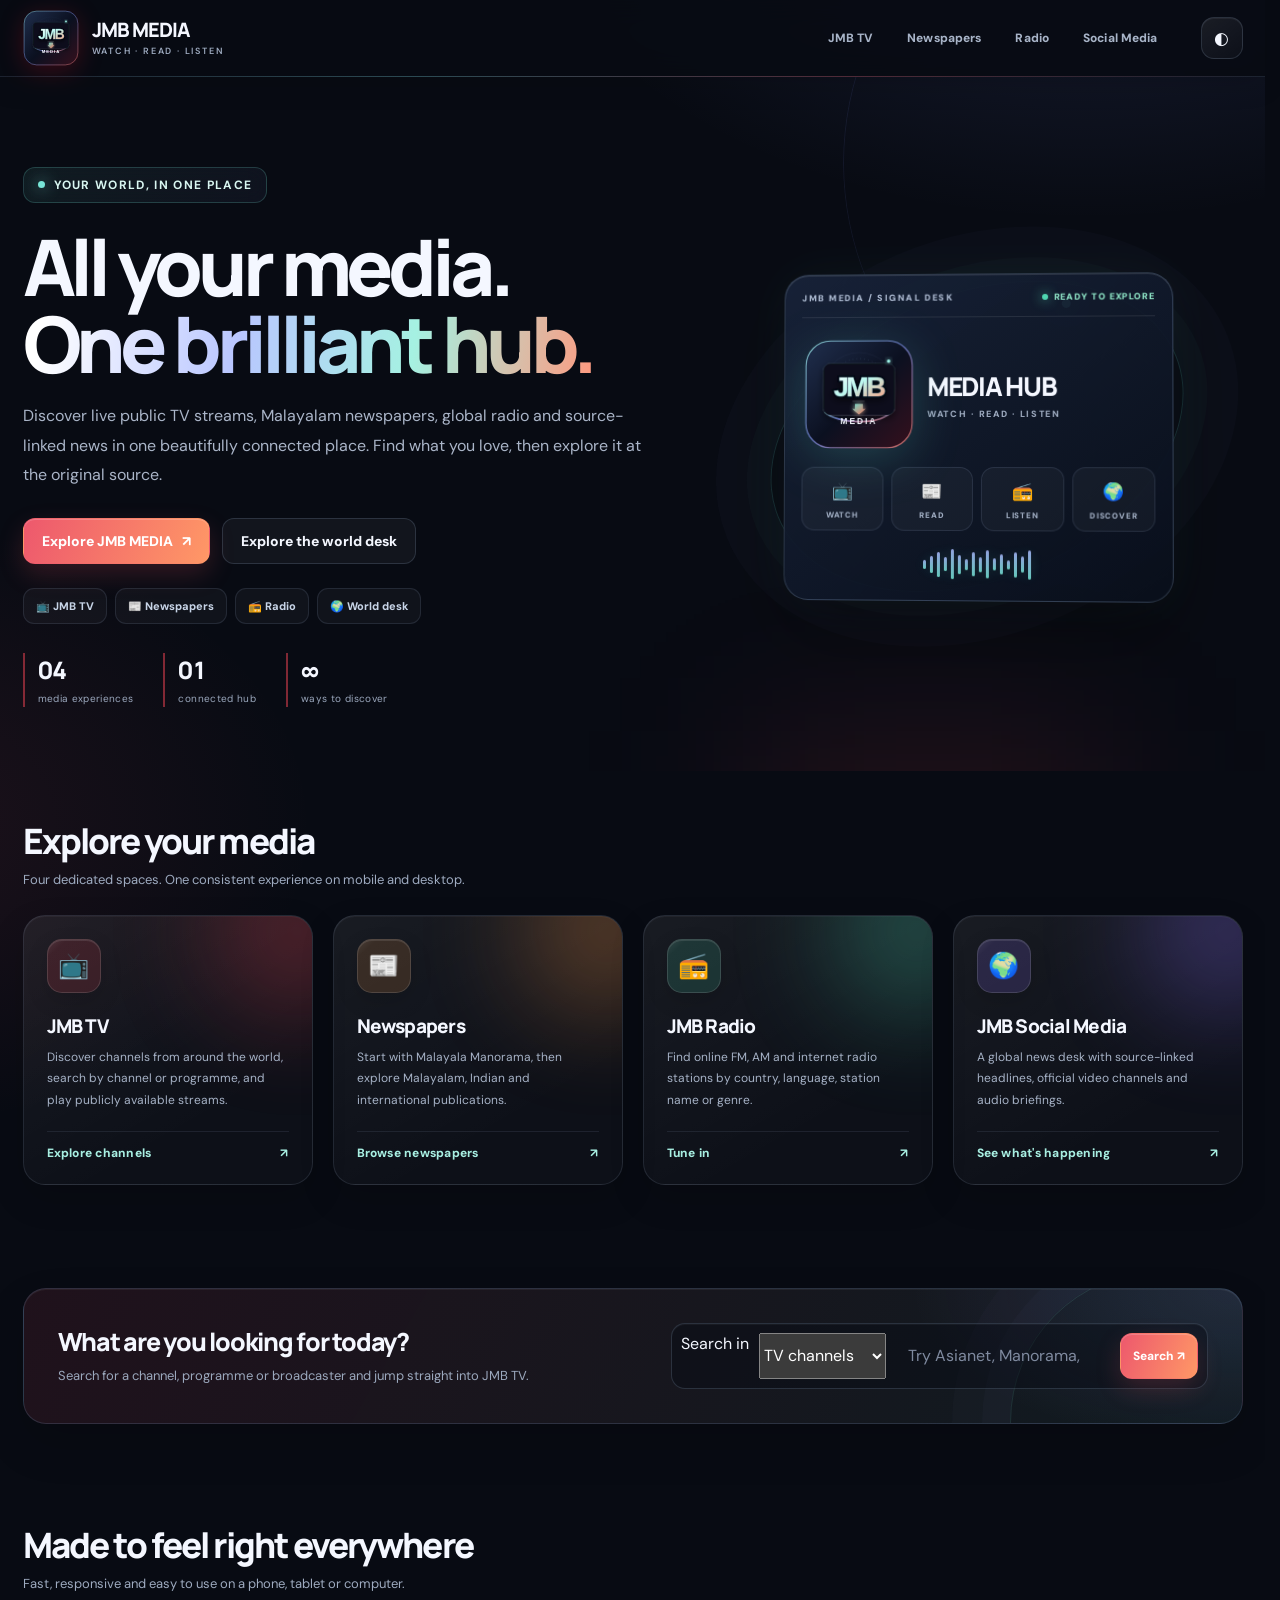
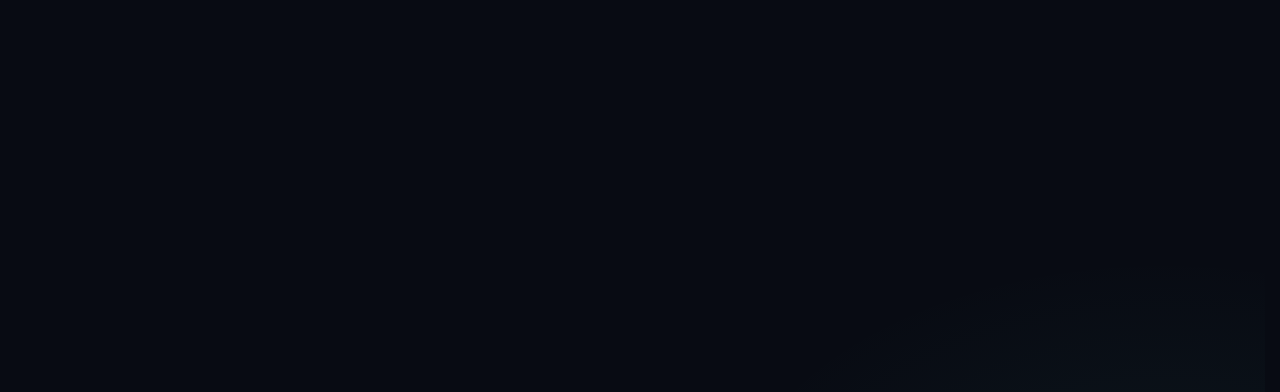
==== commit 3de6de55: "Add section-aware JMB MEDIA quick search" ====
--- a/index.html
+++ b/index.html
@@ -41,7 +41,7 @@
 <a class="service-card" href="radio/" style="--glow:#4ed6b0;--tint:rgba(78,214,176,.15)"><span class="service-icon">📻</span><h3>JMB Radio</h3><p>Find online FM, AM and internet radio stations by country, language, station name or genre.</p><span class="card-bottom">Tune in <b>↗</b></span></a>
 <a class="service-card" href="social/" style="--glow:#8d72ff;--tint:rgba(141,114,255,.17)"><span class="service-icon">🌍</span><h3>JMB Social Media</h3><p>A global news desk with source-linked headlines, official video channels and audio briefings.</p><span class="card-bottom">See what's happening <b>↗</b></span></a>
 </div></div></section>
-<section class="section"><div class="container"><div class="feature-band"><div><h3>What are you looking for today?</h3><p>Search for a channel, programme or broadcaster and jump straight into JMB TV.</p></div><form class="quick-search" data-global-search><input type="search" placeholder="Try Asianet, Bigg Boss, news..." aria-label="Search TV channels or programmes"><button class="btn small" type="submit">Search ↗</button></form></div></div></section>
+<section class="section"><div class="container"><div class="feature-band"><div><h3>What are you looking for today?</h3><p>Search for a channel, programme or broadcaster and jump straight into JMB TV.</p></div><form class="quick-search" data-global-search><label class="sr-only" for="globalSearchScope">Search in</label><select id="globalSearchScope" aria-label="Choose a JMB MEDIA section"><option value="tv">TV channels</option><option value="newspaper">Newspapers</option><option value="radio">Radio stations</option><option value="social">World news</option></select><input id="globalSearchInput" type="search" maxlength="120" placeholder="Try Asianet, Manorama, Malayalam news..." aria-label="Search the selected JMB MEDIA section"><button class="btn small" type="submit">Search ↗</button></form></div></div></section>
 <section class="section"><div class="container"><div class="section-head"><div><h2>Made to feel right everywhere</h2><p>Fast, responsive and easy to use on a phone, tablet or computer.</p></div></div><div class="source-shelf"><div class="source-tile"><b>✦ Mobile-first</b><span>Comfortable controls, readable cards and a layout built for small screens.</span></div><div class="source-tile"><b>⌕ Search & filters</b><span>Each section has its own discovery tools and category filters.</span></div><div class="source-tile"><b>↗ Trusted sources</b><span>Open stories and broadcasts at their original publishers and providers.</span></div><div class="source-tile"><b>◉ Separate spaces</b><span>TV, newspapers, radio and news are kept in independent folders.</span></div></div></div></section>
 </main>
 <div class="container"><p class="site-disclaimer">JMB MEDIA is a discovery directory, not a broadcaster or publisher. Stream and feed availability, permissions and terms are controlled by each original provider. A publicly reachable listing does not automatically grant redistribution rights; use original sources for complete programmes and articles.</p></div>
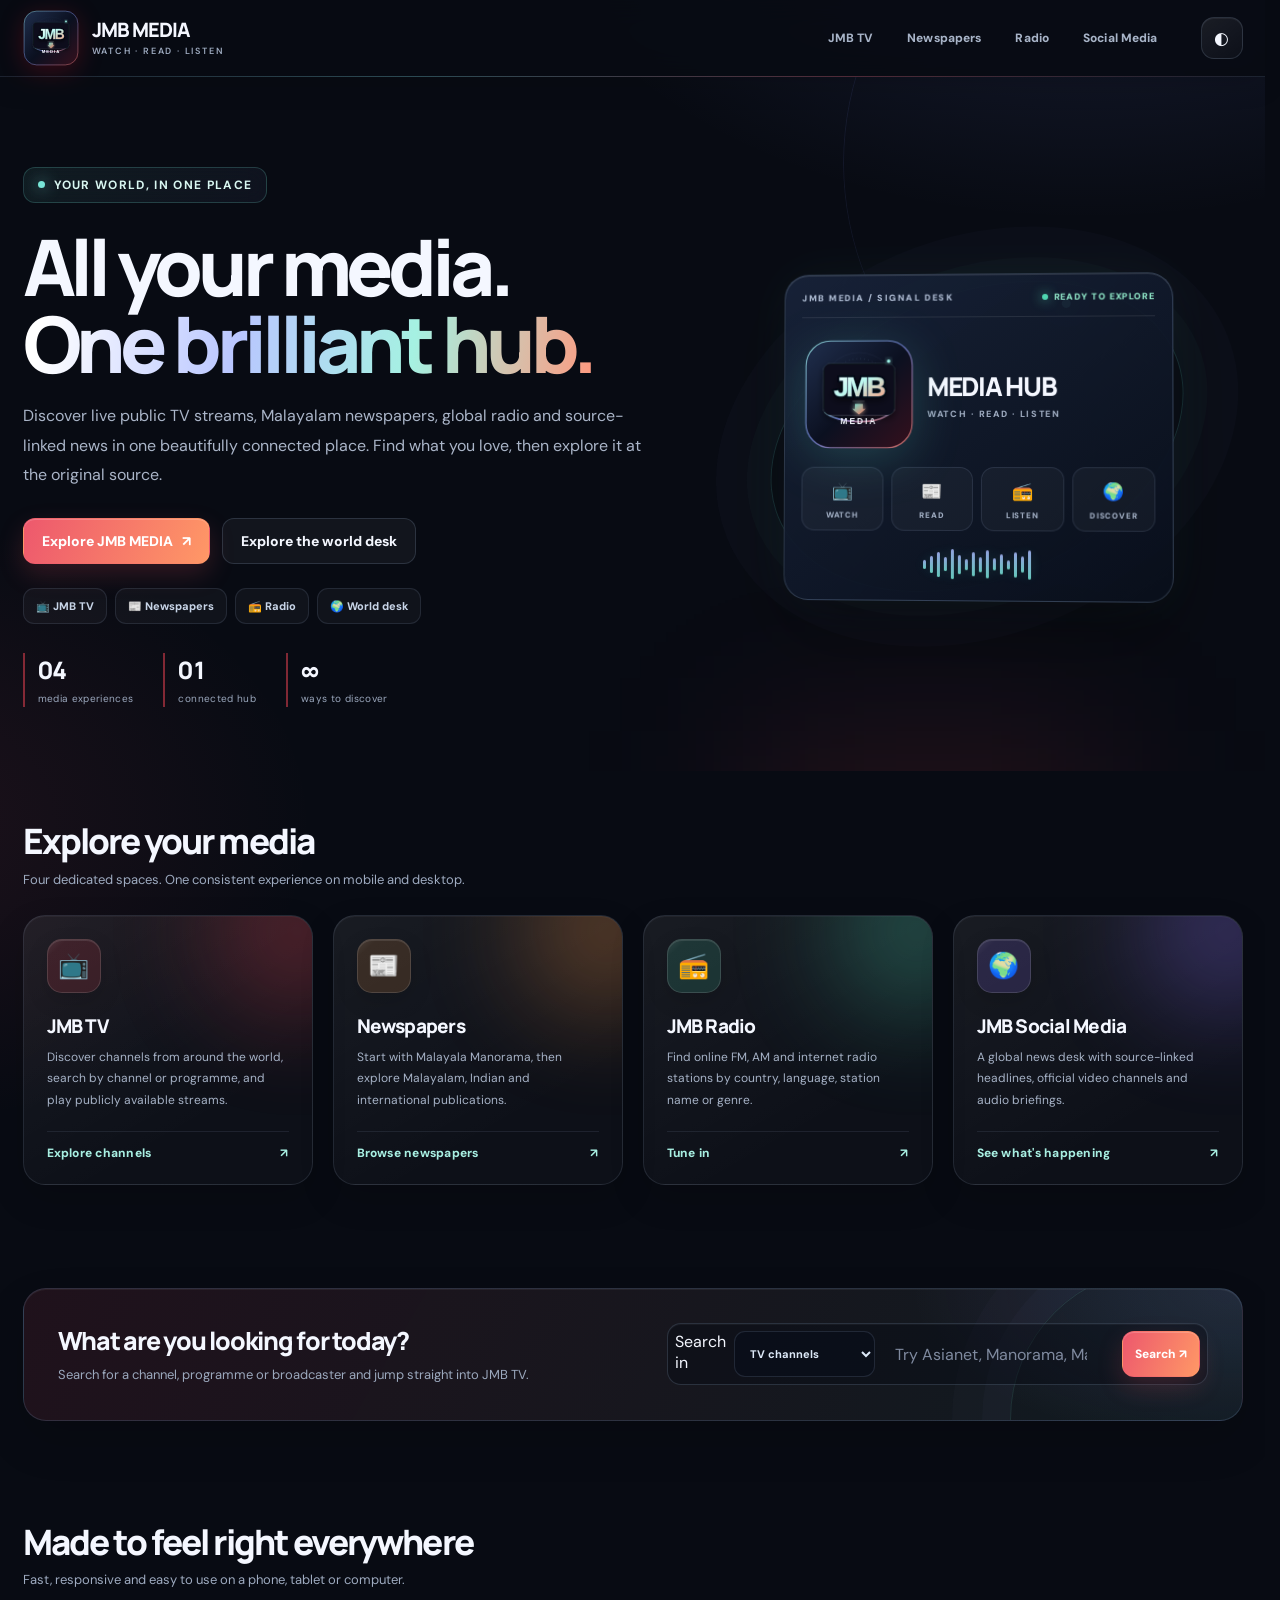
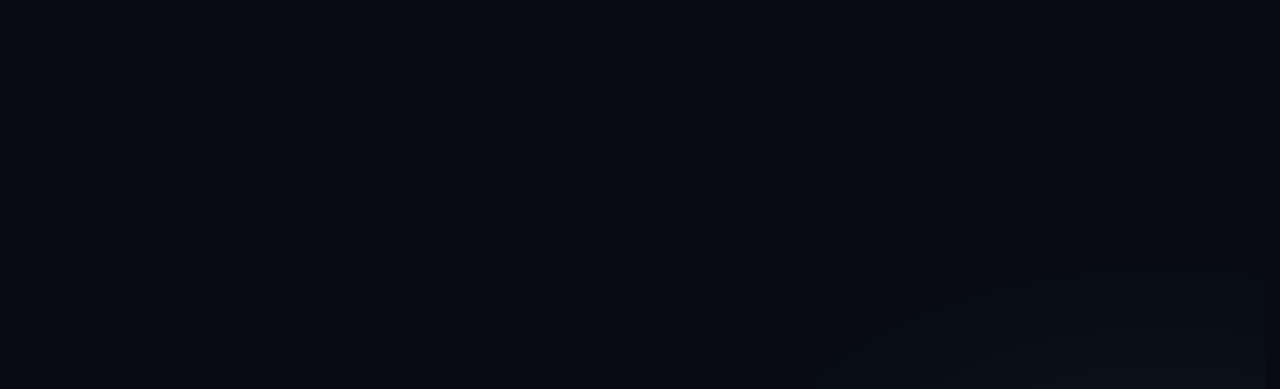
==== commit 0f77bef6: "Refresh JMB MEDIA signature stylesheet cache" ====
--- a/index.html
+++ b/index.html
@@ -11,7 +11,7 @@
 <meta name="twitter:title" content="JMB MEDIA — One hub for every signal">
 <meta name="twitter:description" content="Explore JMB TV, world newspapers, online radio and news in one beautiful media hub."><meta name="theme-color" content="#090b12"><link rel="icon" type="image/svg+xml" href="favicon/favicon.svg?v=10"><link rel="stylesheet" href="assets/css/styles.css"><link rel="stylesheet" href="assets/css/theme.css">
 <link rel="stylesheet" href="assets/css/experience.css">
-<link rel="stylesheet" href="assets/css/premium-layer.css"><link rel="stylesheet" href="assets/css/brand-intro.css?v=3"><link rel="stylesheet" href="assets/css/flow-state.css?v=2"><link rel="stylesheet" href="assets/css/visual-finish.css?v=1"><link rel="stylesheet" href="assets/css/signature-refinement.css?v=1">
+<link rel="stylesheet" href="assets/css/premium-layer.css"><link rel="stylesheet" href="assets/css/brand-intro.css?v=3"><link rel="stylesheet" href="assets/css/flow-state.css?v=2"><link rel="stylesheet" href="assets/css/visual-finish.css?v=1"><link rel="stylesheet" href="assets/css/signature-refinement.css?v=2">
 </head>
 <body>
 <a class="skip-link" href="#main-content">Skip to content</a>
--- a/assets/css/signature-refinement.css
+++ b/assets/css/signature-refinement.css
@@ -145,3 +145,41 @@
 @media(prefers-reduced-motion:reduce){
   .hero-screen,.hero-screen-logo,.hero-screen:after{animation:none!important;transition:none!important;transform:none!important}
 }
+
+/* Cross-section search control */
+.quick-search{display:flex;align-items:stretch;gap:8px;padding:7px}
+.quick-search select{
+  flex:0 0 auto;min-width:118px;max-width:148px;
+  padding:0 28px 0 11px;border:1px solid rgba(174,198,233,.14);
+  border-radius:11px;background:rgba(9,15,26,.78);color:#dce8f7;
+  font:750 11px/1.2 "DM Sans",system-ui,sans-serif;outline:none;
+}
+.quick-search select:focus{border-color:rgba(120,229,215,.55);box-shadow:0 0 0 3px rgba(120,229,215,.09)}
+.quick-search input{flex:1 1 auto;width:100%;min-width:0}
+.quick-search .btn{flex:0 0 auto;white-space:nowrap}
+html.light .quick-search select{background:#fff;color:#24344c;border-color:rgba(48,73,110,.16)}
+@media(max-width:680px){
+ .quick-search{display:grid;grid-template-columns:minmax(0,1fr) auto;gap:7px}
+ .quick-search select{grid-column:1/-1;width:100%;max-width:none;min-height:40px}
+ .quick-search input{grid-column:1}
+ .quick-search .btn{grid-column:2}
+}
+@media(max-width:360px){
+ .quick-search{grid-template-columns:minmax(0,1fr)}
+ .quick-search input,.quick-search .btn{grid-column:1}
+}
+
+/* Directory refresh controls and polished live-status labels */
+.directory-actions{display:flex;align-items:center;justify-content:space-between;gap:14px}
+.directory-actions>div{display:grid;gap:5px;min-width:0}
+.directory-source{font-size:10px;line-height:1.5;color:#8494aa;letter-spacing:.045em}
+.refresh-btn{white-space:nowrap;min-width:132px;border:1px solid rgba(174,198,233,.16);background:rgba(255,255,255,.045)}
+.refresh-btn:disabled{opacity:.58;cursor:wait;transform:none}
+.directory-actions [role=status]{overflow-wrap:anywhere}
+html.light .directory-source{color:#718098}
+html.light .refresh-btn{background:rgba(255,255,255,.8);border-color:rgba(48,73,110,.16);color:#2b3b54}
+@media(max-width:680px){
+ .directory-actions{align-items:flex-start}
+ .directory-actions>div{flex:1}
+ .refresh-btn{min-width:0;min-height:38px;padding-inline:10px;font-size:10px}
+}
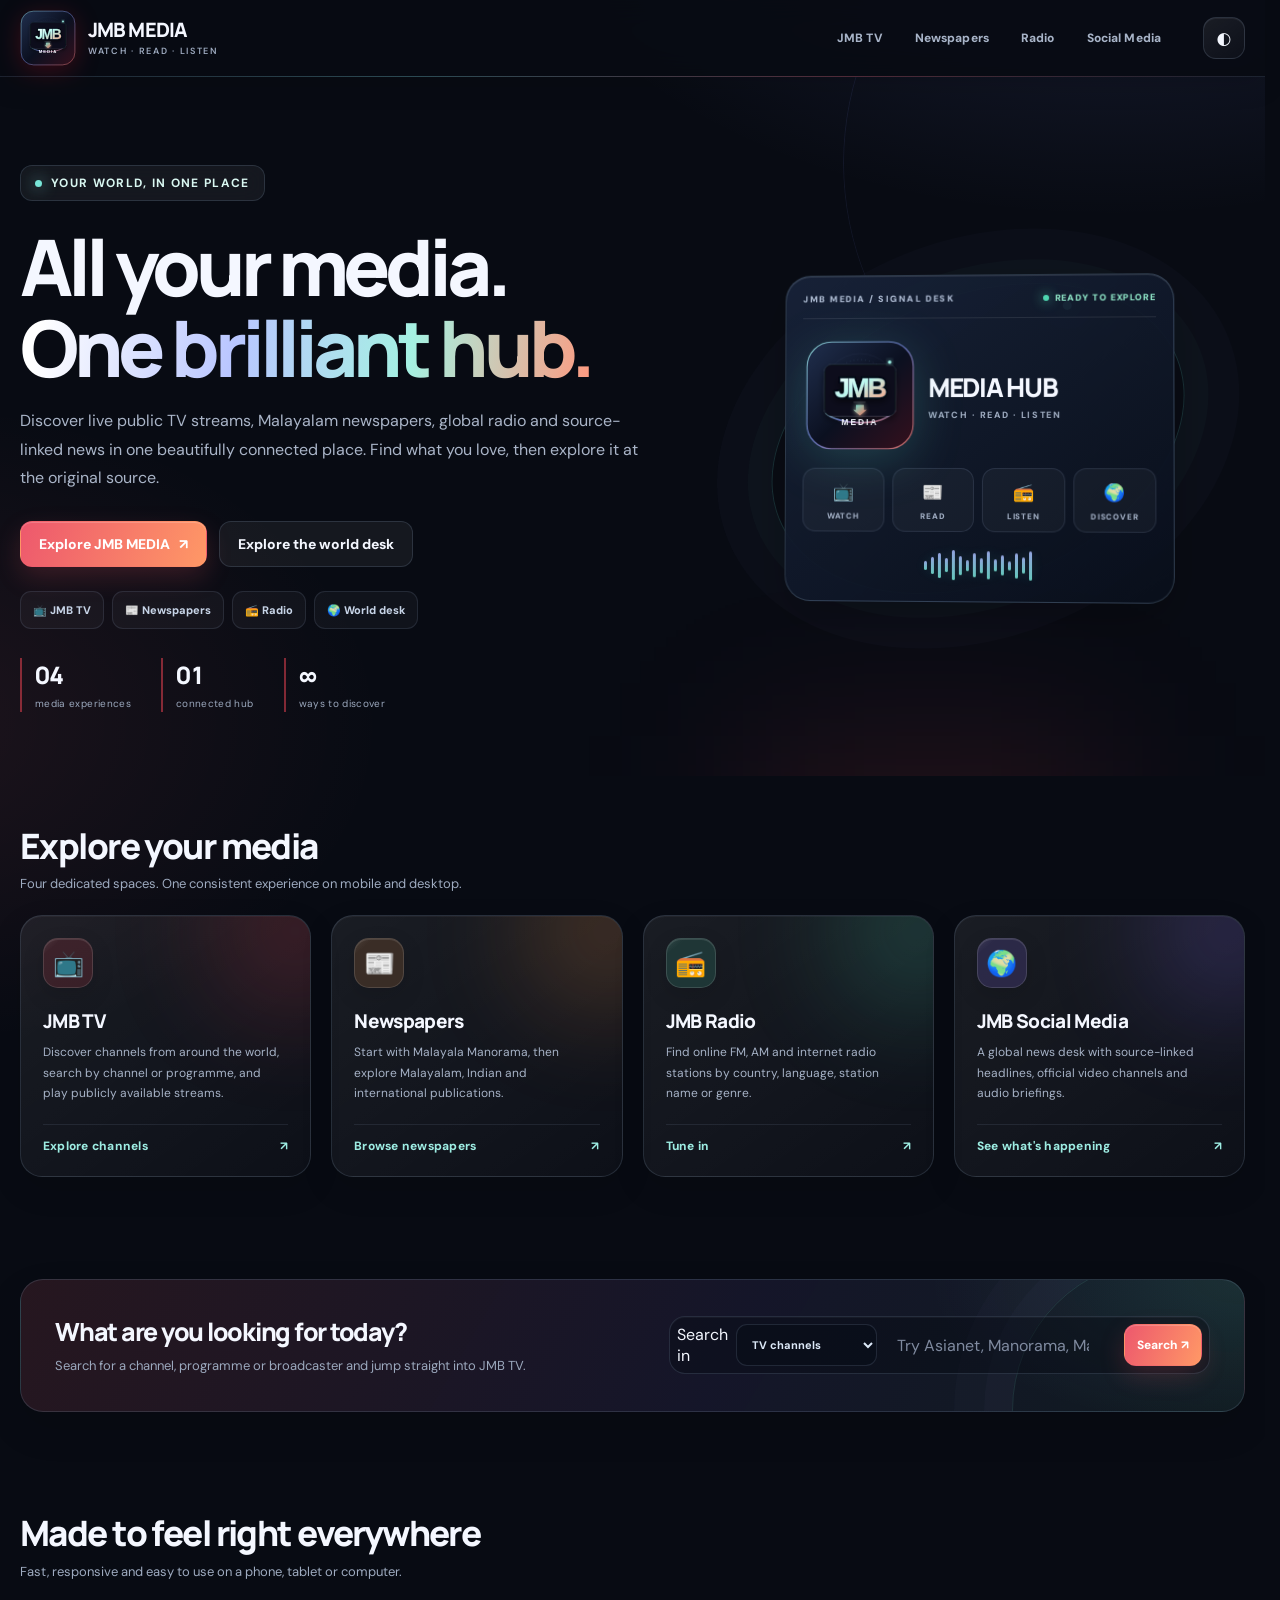
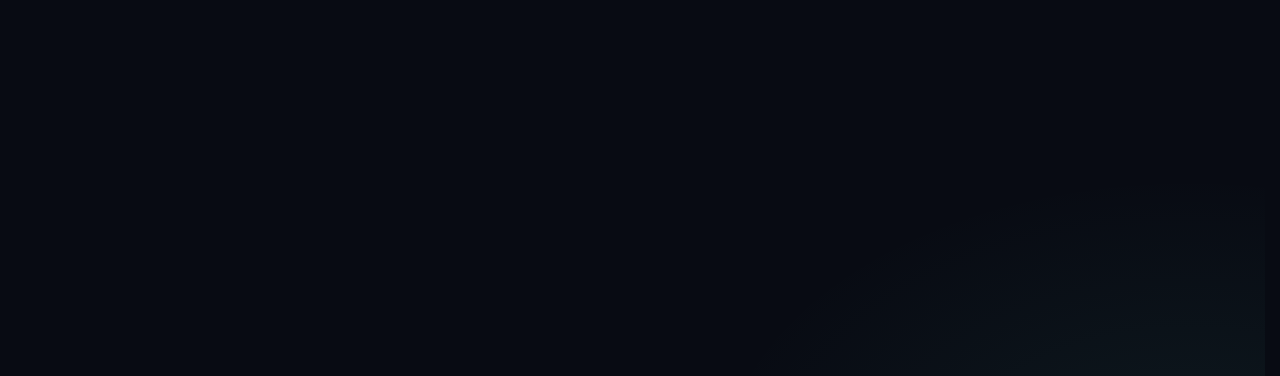
==== commit 42bef982: "Apply unified JMB MEDIA redesign" ====
--- a/index.html
+++ b/index.html
@@ -12,6 +12,7 @@
 <meta name="twitter:description" content="Explore JMB TV, world newspapers, online radio and news in one beautiful media hub."><meta name="theme-color" content="#090b12"><link rel="icon" type="image/svg+xml" href="favicon/favicon.svg?v=10"><link rel="stylesheet" href="assets/css/styles.css"><link rel="stylesheet" href="assets/css/theme.css">
 <link rel="stylesheet" href="assets/css/experience.css">
 <link rel="stylesheet" href="assets/css/premium-layer.css"><link rel="stylesheet" href="assets/css/brand-intro.css?v=3"><link rel="stylesheet" href="assets/css/flow-state.css?v=2"><link rel="stylesheet" href="assets/css/visual-finish.css?v=1"><link rel="stylesheet" href="assets/css/signature-refinement.css?v=2">
+<link rel="stylesheet" href="assets/css/redesign.css?v=1">
 </head>
 <body>
 <a class="skip-link" href="#main-content">Skip to content</a>
--- a/assets/css/redesign.css
+++ b/assets/css/redesign.css
@@ -0,0 +1,382 @@
+/* JMB MEDIA — unified, welcoming redesign layer */
+:root{
+  --jmb-redesign-surface:rgba(18,26,42,.82);
+  --jmb-redesign-surface-raised:rgba(255,255,255,.055);
+  --jmb-redesign-border:rgba(164,190,225,.16);
+  --jmb-redesign-shadow:0 18px 48px rgba(0,0,0,.22);
+  --jmb-redesign-mint:#78e5d7;
+  --jmb-redesign-coral:#ff8977;
+  --jmb-redesign-violet:#9ba8ff;
+}
+html{scroll-behavior:smooth;scroll-padding-top:100px}
+body{
+  background:
+    radial-gradient(850px 510px at 88% -150px,rgba(132,150,255,.16),transparent 72%),
+    radial-gradient(720px 470px at -9% 30%,rgba(255,111,126,.09),transparent 69%),
+    radial-gradient(670px 420px at 94% 86%,rgba(93,218,195,.065),transparent 72%),
+    var(--bg);
+  -webkit-font-smoothing:antialiased;
+}
+.container{width:min(1240px,calc(100% - 40px))}
+.site-header{
+  background:rgba(8,13,23,.9);
+  border-bottom:1px solid var(--jmb-redesign-border);
+  box-shadow:0 10px 32px rgba(0,0,0,.16);
+  -webkit-backdrop-filter:blur(20px) saturate(150%);
+  backdrop-filter:blur(20px) saturate(150%);
+}
+.header-inner{min-height:74px}
+.brand{gap:12px}
+.brand-logo{width:48px;height:48px;object-fit:contain}
+.brand small{font-size:9px;letter-spacing:.19em}
+.main-nav a{
+  min-height:42px;display:inline-flex;align-items:center;
+  border-radius:12px;padding-inline:13px;font-size:12px;font-weight:800;
+  transition:background .18s,border-color .18s,color .18s,transform .18s;
+}
+.main-nav a:hover,.main-nav a[aria-current="page"]{
+  background:rgba(120,229,215,.09);
+  border-color:rgba(120,229,215,.15);
+  color:#eafefa;transform:translateY(-1px);
+}
+.icon-btn,.menu-toggle{min-width:42px;min-height:42px}
+.mobile-nav{
+  border-color:var(--jmb-redesign-border);
+  background:rgba(10,16,28,.98);
+  box-shadow:0 18px 42px rgba(0,0,0,.24);
+}
+.mobile-nav a{min-height:46px;border-radius:13px}
+.hero{padding-top:clamp(52px,7vw,88px);padding-bottom:clamp(38px,5vw,66px)}
+.hero-layout{gap:clamp(28px,5vw,76px)}
+.hero h1{letter-spacing:-.065em;line-height:1.04}
+.hero-copy{line-height:1.78}
+.eyebrow{background:rgba(255,255,255,.055);border-color:var(--jmb-redesign-border)}
+.hero-screen{
+  border:1px solid rgba(170,206,230,.2);
+  border-radius:26px;
+  box-shadow:var(--jmb-redesign-shadow),inset 0 1px rgba(255,255,255,.1);
+}
+.hero-screen-logo{object-fit:contain}
+.hero-shortcuts a{min-height:38px}
+.section{padding-block:38px 54px}
+.section-head{margin-bottom:20px}
+.section-head h2{letter-spacing:-.045em}
+.service-grid{gap:15px}
+.service-card{
+  min-height:250px;padding:22px;border-radius:22px;
+  border-color:var(--jmb-redesign-border);
+  background:linear-gradient(145deg,rgba(255,255,255,.075),rgba(255,255,255,.025));
+  box-shadow:0 12px 32px rgba(0,0,0,.12),inset 0 1px rgba(255,255,255,.045);
+}
+.service-card:before{opacity:.2}
+.service-card:hover{
+  transform:translateY(-4px);
+  border-color:rgba(120,229,215,.32);
+  box-shadow:0 20px 44px rgba(0,0,0,.22),0 0 0 1px rgba(120,229,215,.055);
+}
+.service-icon{width:50px;height:50px;border-radius:16px}
+.service-card h3{letter-spacing:-.035em}
+.service-card p{line-height:1.7}
+.service-card .card-bottom{color:#9dece2}
+.feature-band{
+  border-radius:24px;border-color:var(--jmb-redesign-border);
+  background:
+    radial-gradient(420px 200px at 100% 0%,rgba(120,229,215,.11),transparent 75%),
+    linear-gradient(120deg,rgba(255,111,126,.12),rgba(144,133,255,.095) 58%,rgba(120,229,215,.07));
+  box-shadow:0 16px 38px rgba(0,0,0,.12);
+}
+.quick-search{border-color:var(--jmb-redesign-border);border-radius:16px}
+.quick-search input{min-height:42px}
+.quick-search select{min-height:42px}
+.page-hero{padding-top:42px;padding-bottom:22px}
+.page-hero h1{letter-spacing:-.06em;line-height:1.06}
+.page-hero .hero-copy{line-height:1.75}
+.toolbar{
+  padding:14px;border-radius:19px;
+  border-color:var(--jmb-redesign-border);
+  background:rgba(16,23,37,.78);
+  box-shadow:0 12px 30px rgba(0,0,0,.1);
+}
+.field{
+  min-height:46px;border-radius:12px;
+  border-color:rgba(164,190,225,.18);
+  background:#0e1727;
+  transition:border-color .18s,box-shadow .18s,background .18s;
+}
+.field:focus{border-color:rgba(120,229,215,.58);box-shadow:0 0 0 3px rgba(120,229,215,.11)}
+.btn{
+  min-height:44px;border-radius:13px;
+  transition:transform .18s ease,filter .18s ease,box-shadow .18s ease;
+}
+.btn:hover{transform:translateY(-1px);filter:brightness(1.06)}
+.btn.small{min-height:38px;border-radius:11px}
+.btn.secondary{background:rgba(255,255,255,.055);border-color:var(--jmb-redesign-border)}
+.results-meta{gap:12px;line-height:1.55}
+.directory-section{padding-top:16px}
+.card-grid{grid-template-columns:repeat(auto-fill,minmax(min(100%,235px),1fr));gap:14px}
+.media-card,.news-card{
+  border-radius:18px;border-color:var(--jmb-redesign-border);
+  background:linear-gradient(150deg,rgba(255,255,255,.065),rgba(255,255,255,.022));
+  box-shadow:0 10px 26px rgba(0,0,0,.1);
+}
+.media-card:hover,.news-card:hover{border-color:rgba(120,229,215,.28);transform:translateY(-2px)}
+.card-title,.news-headline{letter-spacing:-.02em;line-height:1.4}
+.avatar{border:1px solid rgba(255,255,255,.1)}
+.notice{
+  border-radius:13px;border-color:rgba(255,177,119,.18);
+  background:rgba(255,163,100,.065);line-height:1.7;
+}
+.newspaper-feature{
+  padding:20px;border-radius:20px;
+  border-color:rgba(255,166,114,.22);
+  background:
+    radial-gradient(440px 190px at 100% 0%,rgba(255,166,114,.12),transparent 75%),
+    linear-gradient(145deg,rgba(255,255,255,.065),rgba(255,255,255,.02));
+}
+.reader-panel{
+  border-radius:22px;border-color:var(--jmb-redesign-border);
+  box-shadow:0 24px 70px rgba(0,0,0,.34);
+}
+.social-layout{grid-template-columns:minmax(0,1fr) minmax(260px,320px);gap:18px}
+.story-list{
+  border-radius:20px;padding:8px 22px;
+  border-color:var(--jmb-redesign-border);
+  background:linear-gradient(150deg,rgba(255,255,255,.05),rgba(255,255,255,.018));
+}
+.story{padding:18px 0;border-color:rgba(164,190,225,.12)}
+.story h3{font-size:16px;line-height:1.45;letter-spacing:-.025em}
+.story p{font-size:13px;line-height:1.72}
+.story-meta{display:flex;gap:10px;flex-wrap:wrap;color:#9dece2;font-size:10px}
+.story-actions{display:flex;align-items:center;gap:9px;flex-wrap:wrap;margin-top:12px}
+.story-save{
+  min-height:38px;padding:8px 12px;border-radius:11px;
+  border:1px solid var(--jmb-redesign-border);
+  background:rgba(255,255,255,.045);color:#cbd8ea;
+  font:800 11px/1.2 inherit;cursor:pointer;
+  transition:background .18s,border-color .18s,color .18s,transform .18s;
+}
+.story-save:hover{transform:translateY(-1px);border-color:rgba(120,229,215,.34)}
+.story-save[aria-pressed="true"]{
+  color:#b4fff2;background:rgba(120,229,215,.1);
+  border-color:rgba(120,229,215,.27);
+}
+.side-panel{
+  border-radius:18px;padding:18px;
+  border-color:var(--jmb-redesign-border);
+  background:linear-gradient(145deg,rgba(255,255,255,.06),rgba(255,255,255,.02));
+  box-shadow:0 10px 28px rgba(0,0,0,.11);
+}
+.side-panel h3{letter-spacing:-.03em}
+.side-link{min-height:42px;border-color:rgba(164,190,225,.12)}
+.source-shelf{gap:12px}
+.source-tile{
+  border-radius:16px;padding:16px;
+  border-color:var(--jmb-redesign-border);
+  background:linear-gradient(145deg,rgba(255,255,255,.055),rgba(255,255,255,.018));
+}
+.radio-player{
+  border-radius:18px;border-color:rgba(120,229,215,.22);
+  background:rgba(9,16,29,.96);
+  box-shadow:0 18px 48px rgba(0,0,0,.36),inset 0 1px rgba(255,255,255,.07);
+}
+.play-btn{min-width:44px;min-height:44px}
+.empty-state,.loading-state{
+  border-radius:18px;border-color:rgba(164,190,225,.18);
+  background:rgba(255,255,255,.02);line-height:1.75;
+}
+.footer{border-top-color:rgba(164,190,225,.12)}
+.footer-inner{gap:16px}
+.footer-links{display:flex;flex-wrap:wrap;gap:14px}
+.footer-links a{transition:color .18s}
+.footer-links a:hover{color:#9dece2}
+.jmb-mobile-dock{border-color:var(--jmb-redesign-border)}
+:where(a,button,input,select,textarea,[tabindex]):focus-visible{
+  outline:3px solid rgba(120,229,215,.78)!important;
+  outline-offset:3px!important;
+}
+.skip-link:focus{z-index:10002}
+
+/* TV gets the same spacing, controls and cards as the rest of the hub. */
+.tv-topbar{
+  background:rgba(8,13,23,.91)!important;
+  border-bottom:1px solid var(--jmb-redesign-border)!important;
+  box-shadow:0 10px 30px rgba(0,0,0,.18);
+  -webkit-backdrop-filter:blur(18px) saturate(145%);
+  backdrop-filter:blur(18px) saturate(145%);
+}
+.tv-brand img{object-fit:contain}
+.tv-home-link,.tv-brand{transition:opacity .18s,transform .18s}
+.tv-home-link:hover,.tv-brand:hover{opacity:.9;transform:translateY(-1px)}
+.tv-page-heading{margin:34px auto 22px;align-items:end}
+.tv-page-heading h1{font-size:clamp(32px,4vw,48px);letter-spacing:-.055em}
+.tv-search-panel{
+  border:1px solid var(--jmb-redesign-border);
+  border-radius:20px;padding:14px;
+  background:rgba(16,23,37,.78);
+  box-shadow:0 12px 30px rgba(0,0,0,.13);
+  gap:10px;
+}
+.tv-search-field{min-height:48px;border-radius:13px}
+.tv-filter-selects select{min-height:44px;border-radius:12px}
+.tv-quick-label{font-weight:800;letter-spacing:.015em;color:#b9c9df}
+#chips .chip{min-height:38px}
+#bar:not(.hidden){
+  gap:8px;padding:12px;border:1px solid var(--jmb-redesign-border);
+  border-radius:16px;background:rgba(255,255,255,.035);
+}
+#bar .btn,#bar summary{min-height:38px;border-radius:11px}
+#grid{gap:13px!important}
+#grid article{
+  border:1px solid var(--jmb-redesign-border);
+  border-radius:17px;overflow:hidden;
+  background:linear-gradient(150deg,rgba(255,255,255,.07),rgba(255,255,255,.025));
+  box-shadow:0 10px 24px rgba(0,0,0,.11);
+}
+#grid article h3{font-weight:800;letter-spacing:-.02em}
+#grid article .thumb{border-radius:12px;overflow:hidden}
+#grid article .tv-watch-btn{min-height:40px;border-radius:11px}
+#keralaFeatured.kf-section{
+  border:1px solid var(--jmb-redesign-border);
+  border-radius:21px;
+  background:linear-gradient(145deg,rgba(255,255,255,.055),rgba(255,255,255,.018));
+  box-shadow:0 14px 32px rgba(0,0,0,.14);
+}
+#keralaFeatured .kf-card{
+  border-color:var(--jmb-redesign-border)!important;
+  border-radius:16px!important;
+  box-shadow:0 8px 20px rgba(0,0,0,.12);
+}
+#keralaFeatured .kf-card .kf-actions{gap:7px}
+.tv-footer{
+  border-top:1px solid var(--jmb-redesign-border);
+  background:rgba(8,13,23,.68);
+}
+.tv-footer a,.tv-footer button{min-height:36px}
+.tv-watch-nav{gap:10px}
+#watchSlot{border-radius:16px}
+#miniSlot{border:1px solid var(--jmb-redesign-border);border-radius:16px}
+
+/* Light theme stays soft and readable, not stark white. */
+html.light body{
+  background:
+    radial-gradient(850px 480px at 88% -140px,rgba(119,138,232,.11),transparent 72%),
+    radial-gradient(680px 420px at 0% 32%,rgba(245,119,126,.055),transparent 70%),
+    #f3f6fb;
+}
+html.light .site-header,html.light .tv-topbar{
+  background:rgba(249,251,255,.92)!important;
+  border-color:rgba(45,70,108,.13)!important;
+}
+html.light .main-nav a:hover,html.light .main-nav a[aria-current="page"]{
+  color:#1f3c50;background:rgba(41,140,137,.075);
+}
+html.light .toolbar,html.light .tv-search-panel{
+  background:rgba(255,255,255,.86);border-color:rgba(48,73,110,.14);
+}
+html.light .field,html.light .tv-filter-selects select{
+  background:#fff;color:#26364d;border-color:rgba(48,73,110,.16);
+}
+html.light .service-card,html.light .media-card,html.light .news-card,
+html.light .side-panel,html.light .story-list,html.light .source-tile,
+html.light .newspaper-feature,html.light #keralaFeatured.kf-section,
+html.light #grid article{
+  background:linear-gradient(150deg,rgba(255,255,255,.99),rgba(246,249,253,.96));
+  border-color:rgba(48,73,110,.13);
+  box-shadow:0 12px 30px rgba(40,65,100,.065);
+}
+html.light .service-card p,html.light .story p{color:#68768d}
+html.light .service-card .card-bottom,html.light .story-meta{color:#237c79}
+html.light .story-save{background:#fff;color:#42536b;border-color:rgba(48,73,110,.16)}
+html.light .story-save[aria-pressed="true"]{color:#147b73;background:rgba(56,177,157,.1);border-color:rgba(35,140,126,.22)}
+html.light .notice{color:#80592f;background:rgba(255,179,112,.09)}
+html.light .radio-player,html.light .tv-footer{background:rgba(250,252,255,.95);color:#26364d}
+html.light .side-link{border-color:rgba(48,73,110,.14)}
+html.light .tv-quick-label{color:#576b84}
+html.light #keralaFeatured .kf-card{border-color:rgba(48,73,110,.14)!important}
+html.light #grid article{color:#24344c}
+
+@media(max-width:900px){
+  .main-nav{gap:2px}
+  .main-nav a{padding-inline:9px;font-size:11px}
+  .social-layout{grid-template-columns:1fr}
+  .social-layout aside{display:grid;grid-template-columns:repeat(2,minmax(0,1fr));gap:10px}
+  .tv-page-heading{margin-top:25px}
+  .tv-search-panel{grid-template-columns:1fr}
+}
+@media(max-width:680px){
+  .container{width:calc(100% - 28px)}
+  .header-inner{min-height:64px}
+  .brand{font-size:16px}
+  .brand-logo{width:42px;height:42px}
+  .main-nav{display:none}
+  .menu-toggle{display:grid}
+  .hero{padding-top:38px}
+  .hero h1{font-size:clamp(39px,11vw,57px);letter-spacing:-.065em}
+  .hero-copy{font-size:14px}
+  .hero-visual{min-height:230px}
+  .section{padding-block:28px 38px}
+  .section-head h2{font-size:clamp(22px,6vw,29px)}
+  .service-grid{grid-template-columns:repeat(2,minmax(0,1fr));gap:10px}
+  .service-card{min-height:220px;padding:15px;border-radius:17px}
+  .service-icon{width:44px;height:44px;font-size:22px}
+  .service-card h3{font-size:16px;margin-top:14px}
+  .service-card p{font-size:11px;line-height:1.65}
+  .service-card .card-bottom{font-size:10px}
+  .feature-band{align-items:stretch;flex-direction:column;padding:18px;border-radius:18px}
+  .quick-search{display:grid;grid-template-columns:minmax(0,1fr) auto;gap:7px}
+  .quick-search select{grid-column:1/-1;width:100%;max-width:none;min-height:42px}
+  .quick-search input{grid-column:1;padding-inline:8px;font-size:12px}
+  .quick-search .btn{grid-column:2}
+  .page-hero{padding-top:30px;padding-bottom:16px}
+  .page-hero h1{font-size:clamp(33px,9.5vw,46px)}
+  .page-hero .hero-copy{font-size:13px}
+  .toolbar{padding:10px;gap:7px;border-radius:15px}
+  .field{min-height:43px;font-size:12px;padding-inline:10px}
+  .search-field{min-width:100%;flex-basis:100%}
+  .toolbar select{flex:1 1 calc(50% - 6px);min-width:0}
+  .card-grid{grid-template-columns:1fr;gap:10px}
+  .media-card,.news-card{padding:13px;border-radius:16px}
+  .newspaper-feature{padding:15px}
+  .story-list{padding-inline:15px}
+  .story h3{font-size:14px}
+  .story p{font-size:12px}
+  .social-layout aside{grid-template-columns:1fr}
+  .directory-actions{align-items:flex-start}
+  .directory-actions>div{flex:1}
+  .refresh-btn{min-width:0}
+  .radio-player{width:calc(100% - 20px);gap:8px}
+  .radio-player input[type=range],.radio-player label{display:none}
+  .radio-player .now-playing{min-width:0}
+  .radio-player strong{font-size:11px}
+  .jmb-mobile-dock{left:8px;right:8px}
+  .tv-main{width:calc(100% - 24px)!important}
+  .tv-topbar{padding-inline:10px!important;min-height:62px}
+  .tv-topbar .tv-home-link small{display:none}
+  .tv-head-actions .btn{min-height:38px}
+  .tv-page-heading{margin:23px auto 16px}
+  .tv-search-panel{padding:10px;border-radius:15px}
+  .tv-filter-selects{grid-template-columns:repeat(2,minmax(0,1fr))}
+  #bar:not(.hidden){padding:9px}
+  #bar #count{flex-basis:100%}
+  #grid{grid-template-columns:repeat(2,minmax(0,1fr))!important;gap:9px!important}
+  #grid article{min-width:0}
+  #keralaFeatured.kf-section{padding:14px!important}
+  #keralaFeatured .kf-grid{grid-template-columns:repeat(2,minmax(0,1fr))!important;gap:9px!important}
+  .tv-footer{padding:16px 12px;gap:9px;flex-wrap:wrap}
+  #miniSlot{right:9px!important;bottom:calc(92px + env(safe-area-inset-bottom))!important;width:min(300px,calc(100% - 18px))!important}
+}
+@media(max-width:380px){
+  .container{width:calc(100% - 22px)}
+  .service-card{min-height:210px;padding:12px}
+  .service-card p{font-size:10px}
+  .quick-search{grid-template-columns:1fr}
+  .quick-search input,.quick-search .btn{grid-column:1}
+  .social-layout aside{grid-template-columns:1fr}
+  #grid{grid-template-columns:1fr!important}
+  #keralaFeatured .kf-grid{grid-template-columns:1fr!important}
+  .tv-filter-selects{grid-template-columns:1fr}
+}
+@media(prefers-reduced-motion:reduce){
+  *,*:before,*:after{scroll-behavior:auto!important;animation-duration:.01ms!important;animation-iteration-count:1!important;transition-duration:.01ms!important}
+  .hero-screen,.hero-orbit{animation:none!important;transform:none!important}
+}
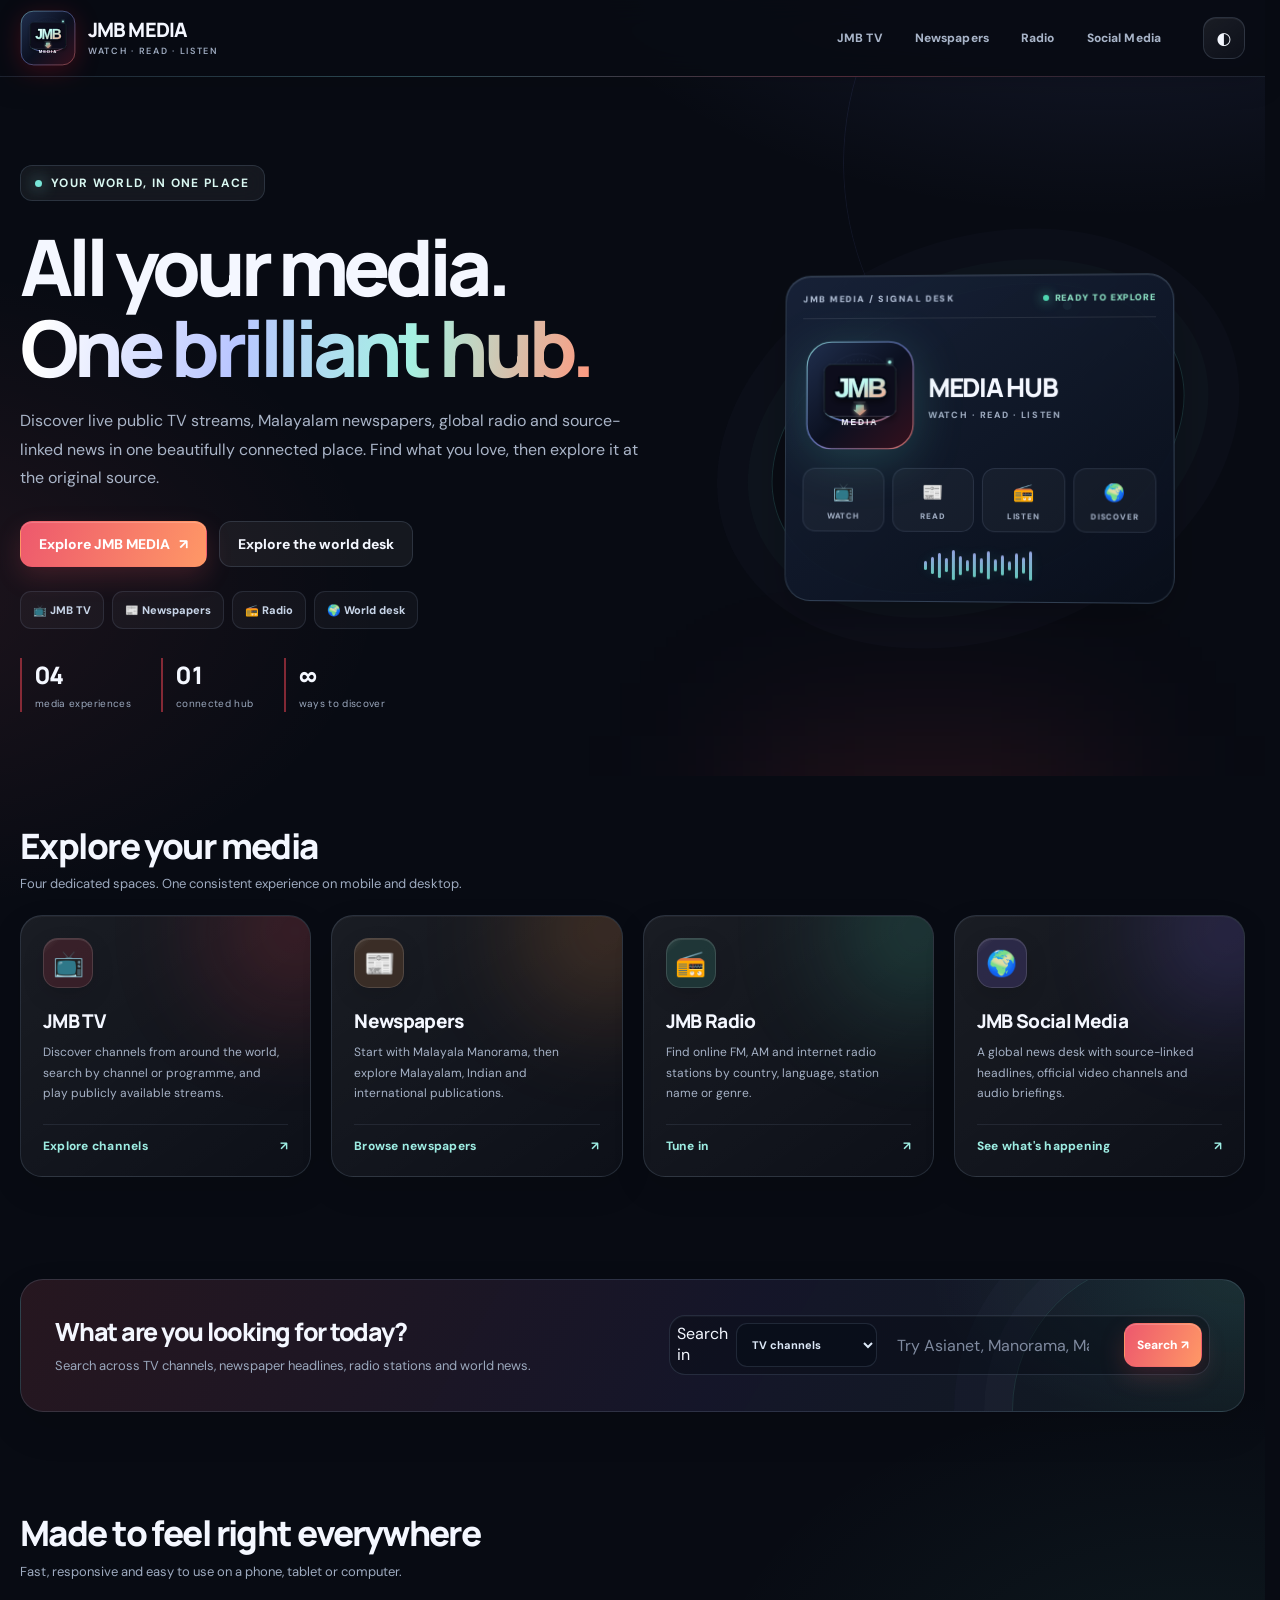
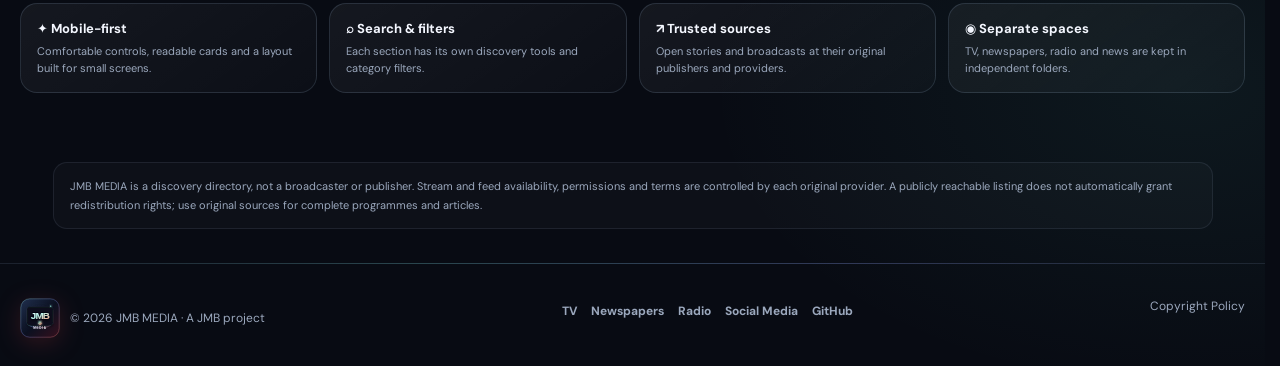
==== commit 86687bf3: "Apply JMB MEDIA final polish across pages" ====
--- a/index.html
+++ b/index.html
@@ -1,5 +1,6 @@
 <!doctype html>
-<html lang="en"><head><meta charset="utf-8"><meta name="viewport" content="width=device-width,initial-scale=1"><title>JMB MEDIA — Your world, one brilliant hub</title><meta name="description" content="Discover JMB TV, Malayalam and world newspapers, global radio and source-linked news in one connected media hub.">
+<html lang="en"><head><meta charset="utf-8">
+<script id="jmb-theme-startup">try{if(localStorage.getItem("jmb-media-theme")==="light")document.documentElement.classList.add("light");}catch(e){}</script><meta name="viewport" content="width=device-width,initial-scale=1"><title>JMB MEDIA — Your world, one brilliant hub</title><meta name="description" content="Discover JMB TV, Malayalam and world newspapers, global radio and source-linked news in one connected media hub.">
 <link rel="canonical" href="https://media.jmbhost.qzz.io/">
 <meta property="og:type" content="website">
 <meta property="og:site_name" content="JMB MEDIA">
@@ -13,10 +14,11 @@
 <link rel="stylesheet" href="assets/css/experience.css">
 <link rel="stylesheet" href="assets/css/premium-layer.css"><link rel="stylesheet" href="assets/css/brand-intro.css?v=3"><link rel="stylesheet" href="assets/css/flow-state.css?v=2"><link rel="stylesheet" href="assets/css/visual-finish.css?v=1"><link rel="stylesheet" href="assets/css/signature-refinement.css?v=2">
 <link rel="stylesheet" href="assets/css/redesign.css?v=1">
+<link rel="stylesheet" href="assets/css/quality.css?v=1">
 </head>
 <body>
 <a class="skip-link" href="#main-content">Skip to content</a>
-<header class="site-header"><div class="container header-inner"><a class="brand" href="./"><img class="brand-mark brand-logo" src="favicon/jmb-logo.svg?v=10" alt="JMB logo" width="56" height="56" decoding="async"><span>JMB MEDIA<small>WATCH · READ · LISTEN</small></span></a><nav class="main-nav" aria-label="Primary"><a data-nav="tv" href="tv/">JMB TV</a><a data-nav="newspaper" href="newspaper/">Newspapers</a><a data-nav="radio" href="radio/">Radio</a><a data-nav="social" href="social/">Social Media</a></nav><div class="header-actions"><button class="icon-btn" data-theme-toggle aria-label="Toggle theme">◐</button><button class="menu-toggle" data-menu-toggle aria-label="Open menu" aria-expanded="false">☰</button></div></div><nav class="mobile-nav" data-mobile-nav aria-label="Mobile"><a href="tv/">📺 JMB TV</a><a href="newspaper/">📰 Newspapers</a><a href="radio/">📻 JMB Radio</a><a href="social/">🌍 Social Media</a></nav></header>
+<header class="site-header"><div class="container header-inner"><a class="brand" href="./"><img class="brand-mark brand-logo" src="favicon/jmb-logo.svg?v=10" alt="JMB logo" width="56" height="56" decoding="async"><span>JMB MEDIA<small>WATCH · READ · LISTEN</small></span></a><nav class="main-nav" aria-label="Primary"><a data-nav="tv" href="tv/">JMB TV</a><a data-nav="newspaper" href="newspaper/">Newspapers</a><a data-nav="radio" href="radio/">Radio</a><a data-nav="social" href="social/">Social Media</a></nav><div class="header-actions"><button class="icon-btn" data-theme-toggle aria-label="Toggle theme">◐</button><button class="menu-toggle" data-menu-toggle aria-label="Open menu" aria-expanded="false" aria-controls="jmbMobileNav">☰</button></div></div><nav id="jmbMobileNav" class="mobile-nav" data-mobile-nav aria-label="Mobile" aria-hidden="true"><a href="tv/">📺 JMB TV</a><a href="newspaper/">📰 Newspapers</a><a href="radio/">📻 JMB Radio</a><a href="social/">🌍 Social Media</a></nav></header>
 <main id="main-content">
 <section class="hero"><div class="container hero-layout">
 <div class="hero-content">
@@ -42,9 +44,9 @@
 <a class="service-card" href="radio/" style="--glow:#4ed6b0;--tint:rgba(78,214,176,.15)"><span class="service-icon">📻</span><h3>JMB Radio</h3><p>Find online FM, AM and internet radio stations by country, language, station name or genre.</p><span class="card-bottom">Tune in <b>↗</b></span></a>
 <a class="service-card" href="social/" style="--glow:#8d72ff;--tint:rgba(141,114,255,.17)"><span class="service-icon">🌍</span><h3>JMB Social Media</h3><p>A global news desk with source-linked headlines, official video channels and audio briefings.</p><span class="card-bottom">See what's happening <b>↗</b></span></a>
 </div></div></section>
-<section class="section"><div class="container"><div class="feature-band"><div><h3>What are you looking for today?</h3><p>Search for a channel, programme or broadcaster and jump straight into JMB TV.</p></div><form class="quick-search" data-global-search><label class="sr-only" for="globalSearchScope">Search in</label><select id="globalSearchScope" aria-label="Choose a JMB MEDIA section"><option value="tv">TV channels</option><option value="newspaper">Newspapers</option><option value="radio">Radio stations</option><option value="social">World news</option></select><input id="globalSearchInput" type="search" maxlength="120" placeholder="Try Asianet, Manorama, Malayalam news..." aria-label="Search the selected JMB MEDIA section"><button class="btn small" type="submit">Search ↗</button></form></div></div></section>
+<section class="section"><div class="container"><div class="feature-band"><div><h3>What are you looking for today?</h3><p>Search across TV channels, newspaper headlines, radio stations and world news.</p></div><form class="quick-search" data-global-search><label class="sr-only" for="globalSearchScope">Search in</label><select id="globalSearchScope" aria-label="Choose a JMB MEDIA section"><option value="tv">TV channels</option><option value="newspaper">Newspapers</option><option value="radio">Radio stations</option><option value="social">World news</option></select><input id="globalSearchInput" type="search" maxlength="120" placeholder="Try Asianet, Manorama, Malayalam news..." aria-label="Search the selected JMB MEDIA section"><button class="btn small" type="submit">Search ↗</button></form></div></div></section>
 <section class="section"><div class="container"><div class="section-head"><div><h2>Made to feel right everywhere</h2><p>Fast, responsive and easy to use on a phone, tablet or computer.</p></div></div><div class="source-shelf"><div class="source-tile"><b>✦ Mobile-first</b><span>Comfortable controls, readable cards and a layout built for small screens.</span></div><div class="source-tile"><b>⌕ Search & filters</b><span>Each section has its own discovery tools and category filters.</span></div><div class="source-tile"><b>↗ Trusted sources</b><span>Open stories and broadcasts at their original publishers and providers.</span></div><div class="source-tile"><b>◉ Separate spaces</b><span>TV, newspapers, radio and news are kept in independent folders.</span></div></div></div></section>
 </main>
 <div class="container"><p class="site-disclaimer">JMB MEDIA is a discovery directory, not a broadcaster or publisher. Stream and feed availability, permissions and terms are controlled by each original provider. A publicly reachable listing does not automatically grant redistribution rights; use original sources for complete programmes and articles.</p></div>
 <footer class="footer"><div class="container footer-inner"><div class="footer-brand"><img src="favicon/jmb-logo.svg?v=10" alt="" width="40" height="40" loading="lazy" decoding="async"><span>© <span data-year></span> JMB MEDIA · A JMB project</span></div><div class="footer-links"><a href="tv/">TV</a><a href="newspaper/">Newspapers</a><a href="radio/">Radio</a><a href="social/">Social Media</a><a href="https://github.com/JMBYTGAMER/JMB-MEDIA">GitHub</a></div> <a href="copyright/">Copyright Policy</a></div></footer>
-<script src="assets/js/common.js"></script><script src="assets/js/experience.js"></script><script src="assets/js/mobile-dock.js"></script><script src="assets/js/brand-intro.js?v=3"></script></body></html>+<script src="assets/js/common.js?v=2"></script><script src="assets/js/experience.js"></script><script src="assets/js/mobile-dock.js?v=2"></script><script src="assets/js/brand-intro.js?v=3"></script></body></html>
--- a/assets/css/redesign.css
+++ b/assets/css/redesign.css
@@ -152,7 +152,7 @@
   min-height:38px;padding:8px 12px;border-radius:11px;
   border:1px solid var(--jmb-redesign-border);
   background:rgba(255,255,255,.045);color:#cbd8ea;
-  font:800 11px/1.2 inherit;cursor:pointer;
+  font:800 11px/1.2 "DM Sans",system-ui,sans-serif;cursor:pointer;
   transition:background .18s,border-color .18s,color .18s,transform .18s;
 }
 .story-save:hover{transform:translateY(-1px);border-color:rgba(120,229,215,.34)}
@@ -197,6 +197,7 @@
 .skip-link:focus{z-index:10002}
 
 /* TV gets the same spacing, controls and cards as the rest of the hub. */
+.tv-main{width:min(1240px,calc(100% - 40px));margin-inline:auto}
 .tv-topbar{
   background:rgba(8,13,23,.91)!important;
   border-bottom:1px solid var(--jmb-redesign-border)!important;
--- a/assets/css/quality.css
+++ b/assets/css/quality.css
@@ -0,0 +1,117 @@
+/* JMB MEDIA — final craft layer: clarity, accessibility and responsive detail */
+:root{
+  --jmb-quality-focus:rgba(112,232,218,.82);
+  --jmb-quality-line:rgba(168,194,229,.16);
+  --jmb-quality-radius:16px;
+}
+html{
+  -webkit-text-size-adjust:100%;
+  text-size-adjust:100%;
+  scroll-padding-top:96px;
+}
+body{overflow-x:clip}
+img,video,canvas,svg{max-width:100%}
+button,input,select,textarea{font:inherit}
+button,a{-webkit-tap-highlight-color:transparent}
+:where(a,button,input,select,textarea,[tabindex]):focus-visible{
+  outline:3px solid var(--jmb-quality-focus)!important;
+  outline-offset:3px!important;
+}
+button:disabled,[aria-disabled="true"]{cursor:not-allowed;opacity:.58}
+button:not(:disabled){touch-action:manipulation}
+.site-header{isolation:isolate}
+.header-actions{gap:9px}
+.menu-toggle{
+  width:44px;min-width:44px;height:44px;min-height:44px;
+  display:none;place-items:center;line-height:1;font-size:19px;
+}
+.mobile-nav{z-index:85}
+.mobile-nav a{
+  min-height:46px;display:flex;align-items:center;gap:9px;
+  border:1px solid transparent;
+  transition:background .18s ease,border-color .18s ease,color .18s ease,transform .18s ease;
+}
+.mobile-nav a[aria-current="page"]{
+  color:#eafffb;
+  background:rgba(120,229,215,.11);
+  border-color:rgba(120,229,215,.2);
+}
+.mobile-nav a:active{transform:scale(.985)}
+.main-nav a:focus-visible,.mobile-nav a:focus-visible{outline-offset:2px!important}
+.toolbar .field,.tv-filter-selects select,.quick-search select{min-height:44px}
+.search-field,.quick-search input{min-width:0}
+.card-grid>*,.service-grid>*,.source-shelf>*,.social-layout>*{min-width:0}
+.media-card,.news-card,.service-card,.source-tile,.side-panel,.story-list{
+  backface-visibility:hidden;
+}
+.card-actions,.news-card-footer,.story-actions{display:flex;flex-wrap:wrap;align-items:center;gap:9px}
+.card-actions .btn,.news-card-footer .btn{min-height:40px}
+.empty-state,.loading-state{
+  padding:clamp(18px,3vw,26px);
+  line-height:1.7;
+}
+.empty-state p{max-width:58ch}
+.radio-player{padding:10px 12px}
+.radio-player .play-btn,.radio-player .icon-btn{flex:0 0 auto;min-width:42px;min-height:42px}
+.radio-player .now-playing{overflow:hidden}
+.radio-player .now-playing strong,.radio-player .now-playing .tiny{display:block;overflow:hidden;text-overflow:ellipsis;white-space:nowrap}
+.story-save{min-height:40px}
+audio{max-width:100%}
+.toast{
+  bottom:calc(16px + env(safe-area-inset-bottom));
+  max-width:min(92vw,520px);
+  text-align:center;
+  line-height:1.5;
+  z-index:120;
+}
+.footer{padding-bottom:max(28px,env(safe-area-inset-bottom))}
+.jmb-mobile-dock{
+  padding-bottom:max(7px,env(safe-area-inset-bottom));
+}
+html.light .mobile-nav{
+  background:rgba(249,251,255,.98);
+  border-color:rgba(48,73,110,.14);
+  box-shadow:0 18px 40px rgba(38,64,102,.16);
+}
+html.light .mobile-nav a{color:#42536b}
+html.light .mobile-nav a[aria-current="page"]{
+  color:#1e5153;background:rgba(44,158,148,.09);
+  border-color:rgba(44,158,148,.18);
+}
+html.light .story-save{color:#43546c;background:rgba(255,255,255,.9);border-color:rgba(48,73,110,.16)}
+html.light .story-save[aria-pressed="true"]{color:#147b73;background:rgba(56,177,157,.1);border-color:rgba(35,140,126,.22)}
+@media(hover:hover) and (pointer:fine){
+  .mobile-nav a:hover{background:rgba(120,229,215,.08);border-color:rgba(120,229,215,.16)}
+  .source-tile:hover,.side-panel:hover{border-color:rgba(120,229,215,.23)}
+}
+@media(max-width:680px){
+  .menu-toggle{display:grid}
+  .header-actions{margin-left:auto;gap:7px}
+  .mobile-nav{
+    top:100%;left:0;right:0;
+    grid-template-columns:repeat(2,minmax(0,1fr));
+    padding:12px 14px 16px;
+    border-bottom:1px solid var(--jmb-quality-line);
+    background:rgba(9,14,25,.98);
+    box-shadow:0 18px 38px rgba(0,0,0,.24);
+  }
+  .mobile-nav a{padding:12px;border-radius:13px;background:rgba(255,255,255,.045)}
+  .jmb-mobile-dock a{min-height:48px}
+  .toast{bottom:calc(88px + env(safe-area-inset-bottom))}
+  .has-jmb-radio-player .toast{bottom:calc(158px + env(safe-area-inset-bottom))}
+  .radio-player{padding:9px}
+}
+@media(max-width:360px){
+  .mobile-nav{grid-template-columns:1fr}
+  .header-actions{gap:5px}
+  .menu-toggle,.icon-btn{min-width:40px;min-height:40px;width:40px;height:40px}
+}
+@media(prefers-reduced-motion:reduce){
+  html{scroll-behavior:auto!important}
+  *,*::before,*::after{animation-duration:.01ms!important;animation-iteration-count:1!important;transition-duration:.01ms!important}
+}
+@media print{
+  .site-header,.jmb-mobile-dock,.radio-player,.toast,.jmb-to-top{display:none!important}
+  body{background:#fff!important;color:#111!important;overflow:visible!important}
+  a{color:inherit;text-decoration:underline}
+}
